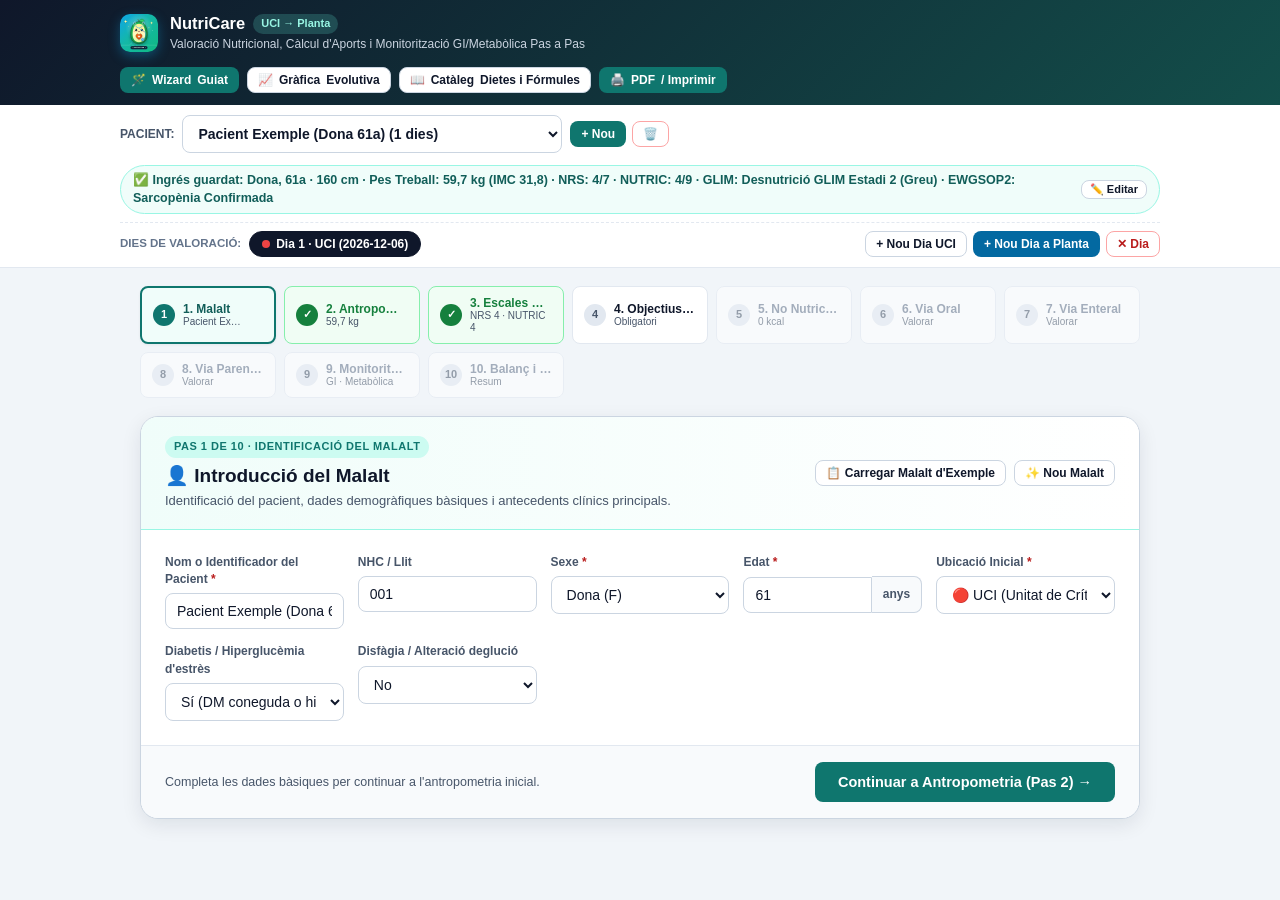
==== index.html @ 16bff446 "Actualitzar index.html (Flux progressiu de 9 passos)" ====
<!DOCTYPE html>
<html lang="ca">
<head>
  <meta charset="UTF-8">
  <meta name="viewport" content="width=device-width, initial-scale=1.0, maximum-scale=1.0, user-scalable=no, viewport-fit=cover">
  <meta name="theme-color" content="#0ea5e9">
  <meta name="apple-mobile-web-app-title" content="NutriCare">
  <meta name="apple-mobile-web-app-capable" content="yes">
  <meta name="apple-mobile-web-app-status-bar-style" content="black-translucent">
  <link rel="icon" type="image/svg+xml" href="favicon.svg">
  <link rel="icon" type="image/png" sizes="32x32" href="favicon.png">
  <link rel="apple-touch-icon" sizes="180x180" href="apple-touch-icon.png">
  <link rel="manifest" href="manifest.json">
  <title>NutriCare · Valoració Nutricional i Metabòlica Hospitalària</title>
  <link rel="stylesheet" href="css/styles.css">
</head>
<body>

  <!-- CAPÇALERA PRINCIPAL -->
  <header class="app-header">
    <div class="header-inner">
      <div class="brand">
        <div class="brand-logo"><img src="favicon.svg" alt="NutriCare" style="width:100%;height:100%;border-radius:8px;display:block;"></div>
        <div class="brand-title">
          <h1>
            NutriCare
            <span class="brand-tag">UCI → Planta</span>
          </h1>
          <div class="brand-subtitle">Valoració Nutricional, Càlcul d'Aports i Monitorització GI/Metabòlica Pas a Pas</div>
        </div>
      </div>
      <div class="header-actions no-print">
        <button type="button" class="btn btn-sm btn-primary header-btn-wizard" id="btn-open-wizard-modal">
          🪄 <span class="btn-text">Wizard</span><span class="btn-text-full"> Guiat</span>
        </button>
        <button type="button" class="btn btn-sm btn-outline header-btn" id="btn-open-evolution-modal">
          📈 <span class="btn-text">Gràfica</span><span class="btn-text-full"> Evolutiva</span>
        </button>
        <button type="button" class="btn btn-sm btn-outline header-btn" id="btn-open-catalog-modal">
          📖 <span class="btn-text">Catàleg</span><span class="btn-text-full"> Dietes i Fórmules</span>
        </button>
        <button type="button" class="btn btn-sm btn-primary header-btn-primary" id="btn-print-report">
          🖨️ <span class="btn-text">PDF</span><span class="btn-text-full"> / Imprimir</span>
        </button>
      </div>
    </div>
  </header>

  <!-- BARRA SUPERIOR DE PACIENT, VALORACIÓ D'INGRÉS DESADA I DIES DE VALORACIÓ -->
  <section class="top-patient-bar no-print">
    <div class="top-patient-inner">
      <div class="patient-row">
        <div class="patient-select-group">
          <span class="patient-label">Pacient:</span>
          <select id="patient-select" class="form-control patient-select"></select>
          <div class="patient-btn-group">
            <button type="button" class="btn btn-sm btn-primary" id="btn-new-patient">+ Nou</button>
            <button type="button" class="btn btn-sm btn-danger-outline" id="btn-delete-patient" title="Eliminar pacient">🗑️</button>
          </div>
        </div>

        <!-- Píndola de Valoració d'Ingrés Guardada (visible des que es completa el 1r dia) -->
        <div id="saved-admission-banner" style="display:none;"></div>
      </div>

      <!-- Línia de dies de valoració (visible quan la valoració d'ingrés ja està guardada) -->
      <div class="day-row" id="day-timeline-row" style="display:none;">
        <div style="display:flex; align-items:center; gap:8px; overflow-x:auto;">
          <span style="font-size:11.5px; font-weight:800; color:var(--text-light); white-space:nowrap;">DIES DE VALORACIÓ:</span>
          <div class="day-chips" id="day-chips-container"></div>
        </div>
        <div style="display:flex; gap:6px; flex-wrap:wrap;">
          <button type="button" class="btn btn-sm btn-outline" id="btn-add-day-uci">+ Nou Dia UCI</button>
          <button type="button" class="btn btn-sm btn-secondary" id="btn-add-day-planta">+ Nou Dia a Planta</button>
          <button type="button" class="btn btn-sm btn-danger-outline" id="btn-delete-day" title="Esborrar dia actual">✕ Dia</button>
        </div>
      </div>
    </div>
  </section>

  <!-- ESCENARI PRINCIPAL: NOMÉS UNA PANTALLA OBERTA A LA VEGADA -->
  <main class="screen-stage">

    <!-- ASSISTENT GUIAT INTEL·LIGENT (WIZARD BANNER CONTEXTUAL) -->
    <div class="wizard-guide-banner no-print" id="wizard-guide-banner"></div>

    <!-- BARRA DE PESTANYES / PANTALLES DEL FLUX PAS A PAS -->
    <div class="screen-stepper no-print" id="screen-stepper-bar"></div>

    <!-- ================================================================== -->
    <!-- PANTALLA 1: INTRODUCCIÓ D'UN MALALT                               -->
    <!-- ================================================================== -->
    <section class="app-screen" id="screen-1">
      <div class="screen-header">
        <div>
          <span class="screen-step-tag">Pas 1 de 10 · Identificació del Malalt</span>
          <h2>👤 Introducció del Malalt</h2>
          <p>Identificació del pacient, dades demogràfiques bàsiques i antecedents clínics principals.</p>
        </div>
        <div class="screen-header-actions no-print" style="display:flex; gap:8px; flex-wrap:wrap;">
          <button type="button" class="btn btn-sm btn-outline" id="btn-load-demo-patient" title="Omple dades reals d'un pacient tipus crític per fer proves">
            📋 Carregar Malalt d'Exemple
          </button>
          <button type="button" class="btn btn-sm btn-outline" id="btn-clear-patient" title="Reinicia els camps per introduir un malalt nou">
            ✨ Nou Malalt
          </button>
        </div>
      </div>

      <div class="screen-body">
        <div class="form-grid">
          <div class="form-group">
            <label>Nom o Identificador del Pacient <span class="req-star">*</span></label>
            <input type="text" id="inp-patient-name" class="form-control" placeholder="Ex: Box 4 / Cognoms, Inicials">
          </div>
          <div class="form-group">
            <label>NHC / Llit</label>
            <input type="text" id="inp-patient-nhc" class="form-control" placeholder="Ex: 123456 / Llit 12">
          </div>
          <div class="form-group">
            <label>Sexe <span class="req-star">*</span></label>
            <select id="inp-patient-sex" class="form-control">
              <option value="">-- Selecciona el sexe --</option>
              <option value="F">Dona (F)</option>
              <option value="M">Home (M)</option>
            </select>
          </div>
          <div class="form-group">
            <label>Edat <span class="req-star">*</span></label>
            <div class="input-addon">
              <input type="number" id="inp-patient-age" class="form-control" min="1" max="115" placeholder="61">
              <span class="addon-unit">anys</span>
            </div>
          </div>
          <div class="form-group">
            <label>Ubicació Inicial <span class="req-star">*</span></label>
            <select id="inp-patient-initial-loc" class="form-control">
              <option value="UCI">🔴 UCI (Unitat de Crítics)</option>
              <option value="PLANTA">🔵 Planta d'Hospitalització</option>
            </select>
          </div>
          <div class="form-group">
            <label>Diabetis / Hiperglucèmia d'estrès</label>
            <select id="inp-patient-diabetes" class="form-control">
              <option value="false">No</option>
              <option value="true">Sí (DM coneguda o hiperglucèmia d'estrès)</option>
            </select>
          </div>
          <div class="form-group">
            <label>Disfàgia / Alteració deglució</label>
            <select id="inp-patient-dysphagia" class="form-control">
              <option value="false">No</option>
              <option value="true">Sí (Precisa textura modificada / líquids espessits)</option>
            </select>
          </div>
        </div>

        <div id="step-1-validation-msg" class="alert-box alert-danger" style="display:none; margin-top:16px;"></div>
      </div>

      <div class="screen-footer">
        <span style="font-size:12.5px; color:var(--text-muted);">Completa les dades bàsiques per continuar a l'antropometria inicial.</span>
        <button type="button" class="btn btn-lg btn-primary" id="btn-next-from-1">
          Continuar a Antropometria (Pas 2) →
        </button>
      </div>
    </section>

    <!-- ================================================================== -->
    <!-- PANTALLA 2: ANTROPOMETRIA I VALORACIÓ INICIAL                    -->
    <!-- ================================================================== -->
    <section class="app-screen" id="screen-2">
      <div class="screen-header">
        <div>
          <span class="screen-step-tag">Pas 2 de 10 · Valoració Antropomètrica Inicial</span>
          <h2>📏 Valoració Antropomètrica i Pes de Treball</h2>
          <p>Introdueix l'alçada, el pes actual a l'ingrés i el pes habitual. Es calcularà automàticament el Pes de Treball, l'IMC i el risc de realimentació.</p>
        </div>
      </div>

      <div class="screen-body">
        <!-- Sub-pestanyes de navegació directa -->
        <div class="admission-subtabs-bar">
          <button type="button" class="adm-subtab active" id="subtab-to-s2">📏 1. Antropometria i Realimentació</button>
          <button type="button" class="adm-subtab" id="subtab-to-s3">📊 2. Escales, GLIM i Sarcopènia</button>
        </div>

        <div class="form-grid">
          <div class="form-group">
            <label>Altura / Talla <span class="req-star">*</span></label>
            <div class="input-addon">
              <input type="number" id="inp-patient-height" class="form-control" min="100" max="230" step="0.5" placeholder="160">
              <span class="addon-unit">cm</span>
            </div>
          </div>
          <div class="form-group">
            <label>Pes Actual a l'Ingrés <span class="req-star">*</span></label>
            <div class="input-addon">
              <input type="number" id="inp-admission-weight" class="form-control" min="25" max="300" step="0.1" placeholder="81.5">
              <span class="addon-unit">kg</span>
            </div>
          </div>
          <div class="form-group">
            <label>Pes Habitual (darrers 6-12 mesos) <span class="req-star">*</span></label>
            <div class="input-addon">
              <input type="number" id="inp-habitual-weight" class="form-control" min="25" max="300" step="0.1" placeholder="175">
              <span class="addon-unit">kg</span>
            </div>
          </div>
          <div class="form-group">
            <label>Fosfat plasmàtic a l'ingrés</label>
            <div class="input-addon">
              <input type="number" id="inp-phosphate" class="form-control" min="0.3" max="8.0" step="0.1" placeholder="2.8">
              <span class="addon-unit">mg/dL</span>
            </div>
          </div>
        </div>

        <!-- Càlculs automàtics (IMC, Pes Ideal, Pes Ajustat, Pes de Treball, Pèrdua/Guany de pes) -->
        <div class="calc-results-grid" id="anthro-results-box"></div>

        <!-- Alerta de Síndrome de Realimentació -->
        <div id="admission-risk-alert"></div>

        <div id="step-2-validation-msg" class="alert-box alert-danger" style="display:none; margin-top:16px;"></div>
      </div>

      <div class="screen-footer">
        <button type="button" class="btn btn-outline" id="btn-back-to-1">← Tornar a Dades del Malalt</button>
        <button type="button" class="btn btn-lg btn-primary" id="btn-next-from-2">
          Continuar a Escales de Nutrició (Pas 3) →
        </button>
      </div>
    </section>

    <!-- ================================================================== -->
    <!-- PANTALLA 3: ESCALES DE RISC NUTRICIONAL I CRITERIS GLIM           -->
    <!-- ================================================================== -->
    <section class="app-screen" id="screen-3">
      <div class="screen-header">
        <div>
          <span class="screen-step-tag">Pas 3 de 10 · Escales de Risc, Desnutrició i Sarcopènia</span>
          <h2>📊 Escales de Risc (NRS-2002 / NUTRIC), GLIM i Sarcopènia (EWGSOP2)</h2>
          <p>Estratificació del risc nutricional (ESPEN / SEMICYUC), diagnòstic GLIM i cribatge/valoració de sarcopènia segons guies EWGSOP2.</p>
        </div>
      </div>

      <div class="screen-body">
        <!-- Sub-pestanyes de navegació directa -->
        <div class="admission-subtabs-bar">
          <button type="button" class="adm-subtab" id="subtab2-to-s2">📏 1. Antropometria i Realimentació</button>
          <button type="button" class="adm-subtab active" id="subtab2-to-s3">📊 2. Escales, GLIM i Sarcopènia</button>
        </div>

        <div class="screening-grid">
          <!-- TARGETA 1: NRS-2002 -->
          <div class="score-card" id="card-nrs2002">
            <div class="score-card-header">
              <div>
                <h4 style="font-size:14.5px; font-weight:800; margin:0; color:var(--text);">📋 NRS-2002 (ESPEN)</h4>
                <span style="font-size:11.5px; color:var(--text-muted);">Nutritional Risk Screening 2002 · Hospitalari</span>
              </div>
              <span id="badge-nrs-quick" class="badge">--</span>
            </div>
            <div class="score-card-body">
              <div class="form-group" style="margin-bottom:12px;">
                <label style="font-size:12px; font-weight:700;">1. Estat Nutricional (0 a 3 punts)</label>
                <select id="sel-nrs-nutritional" class="form-control form-control-sm">
                  <option value="0">0 pts · Estat normal / Pèrdua de pes &lt; 5%</option>
                  <option value="1">1 pt · Lleu: Pèrdua &gt; 5% en 3 mesos O Ingesta 50-75% setmana prèvia</option>
                  <option value="2">2 pts · Moderat: Pèrdua &gt; 5% en 2 mesos O IMC 18.5-20.5 O Ingesta 25-50%</option>
                  <option value="3">3 pts · Greu: Pèrdua &gt; 5% en 1 mes (&gt;15% en 3m) O IMC &lt; 18.5 O Ingesta 0-25%</option>
                </select>
              </div>
              <div class="form-group" style="margin-bottom:12px;">
                <label style="font-size:12px; font-weight:700;">2. Gravetat de la Malaltia / Estrès (0 a 3 punts)</label>
                <select id="sel-nrs-disease" class="form-control form-control-sm">
                  <option value="0">0 pts · Requeriments normals (ingrés estable, cirurgia menor)</option>
                  <option value="1">1 pt · Lleu: Fractura maluc, cirrosi, MPOC greu, cirurgia major abdominal</option>
                  <option value="2">2 pts · Moderat: Cirurgia abdominal complicada, pneumònia greu, politrauma</option>
                  <option value="3">3 pts · Greu: Crític UCI (VM / APACHE&gt;10), xoc sèptic, TCE greu, TMO</option>
                </select>
              </div>
              <div class="score-row-info" id="row-nrs-age-info" style="font-size:12px; padding:7px 10px; background:var(--surface-alt); border-radius:6px; margin-bottom:12px; border:1px solid var(--border);">
                <!-- Calculat automàticament de l'edat -->
              </div>
              <div id="nrs-result-box" class="score-result-banner"></div>
            </div>
          </div>

          <!-- TARGETA 2: NUTRIC SCORE -->
          <div class="score-card" id="card-nutric">
            <div class="score-card-header">
              <div>
                <h4 style="font-size:14.5px; font-weight:800; margin:0; color:var(--text);">🩺 NUTRIC Score (mNUTRIC)</h4>
                <span style="font-size:11.5px; color:var(--text-muted);">Heyland et al. · Específic Pacients Crítics UCI</span>
              </div>
              <span id="badge-nutric-quick" class="badge">--</span>
            </div>
            <div class="score-card-body">
              <div class="score-row-info" id="row-nutric-age-info" style="font-size:12px; padding:7px 10px; background:var(--surface-alt); border-radius:6px; margin-bottom:10px; border:1px solid var(--border);">
                <!-- Edat auto -->
              </div>
              <div style="display:grid; grid-template-columns:1fr 1fr; gap:8px; margin-bottom:8px;">
                <div class="form-group" style="margin-bottom:0;">
                  <label style="font-size:11.5px; font-weight:700;">APACHE II ingrés</label>
                  <select id="sel-nutric-apache" class="form-control form-control-sm">
                    <option value="0">&lt; 15 (0 pts)</option>
                    <option value="1">15 - 19 (1 pt)</option>
                    <option value="2">20 - 27 (2 pts)</option>
                    <option value="3">≥ 28 (3 pts)</option>
                  </select>
                </div>
                <div class="form-group" style="margin-bottom:0;">
                  <label style="font-size:11.5px; font-weight:700;">SOFA Score ingrés</label>
                  <select id="sel-nutric-sofa" class="form-control form-control-sm">
                    <option value="0">&lt; 6 (0 pts)</option>
                    <option value="1">6 - 9 (1 pt)</option>
                    <option value="2">≥ 10 (2 pts)</option>
                  </select>
                </div>
              </div>
              <div style="display:grid; grid-template-columns:1fr 1fr; gap:8px; margin-bottom:12px;">
                <div class="form-group" style="margin-bottom:0;">
                  <label style="font-size:11.5px; font-weight:700;">Comorbilitats</label>
                  <select id="sel-nutric-comorb" class="form-control form-control-sm">
                    <option value="0">0 - 1 comorbilitats (0 pts)</option>
                    <option value="1">≥ 2 comorbilitats (1 pt)</option>
                  </select>
                </div>
                <div class="form-group" style="margin-bottom:0;">
                  <label style="font-size:11.5px; font-weight:700;">Dies pre-UCI</label>
                  <select id="sel-nutric-preicu" class="form-control form-control-sm">
                    <option value="0">&lt; 1 dia (0 pts)</option>
                    <option value="1">≥ 1 dia a planta (1 pt)</option>
                  </select>
                </div>
              </div>
              <div id="nutric-result-box" class="score-result-banner"></div>
            </div>
          </div>
        </div>

        <!-- CRITERIS GLIM (VOLUNTARI / OPCIONAL) -->
        <div class="glim-card" style="margin-top:22px;">
          <div class="glim-header-bar">
            <div style="display:flex; align-items:center; gap:10px; flex-wrap:wrap;">
              <span style="font-size:18px;">🧬</span>
              <div>
                <strong style="font-size:14.5px; color:var(--text);">Criteris Diagnòstics GLIM (Desnutrició)</strong>
                <span class="badge badge-info" style="margin-left:6px; font-size:11px;">Voluntari / Opcional</span>
              </div>
            </div>
            <label class="glim-switch-label">
              <input type="checkbox" id="chk-enable-glim">
              <span>Emplenar criteris GLIM</span>
            </label>
          </div>

          <div id="glim-body-wrapper" style="display:none; padding:16px; border-top:1px solid var(--border);">
            <p style="font-size:12.5px; color:var(--text-muted); margin-bottom:14px;">
              Segons el consens internacional GLIM (ESPEN/ASPEN), el diagnòstic requereix complir <strong>almenys 1 criteri Fenotípic</strong> I <strong>almenys 1 criteri Etiològic</strong>.
            </p>

            <div class="glim-columns-grid">
              <!-- Criteris Fenotípics -->
              <div class="glim-col">
                <div class="glim-col-title">1. Criteris Fenotípics (almenys 1)</div>
                
                <div class="glim-criterion-group">
                  <label class="glim-crit-label">A) Pèrdua involuntària de pes</label>
                  <select id="sel-glim-pheno-weight" class="form-control form-control-sm">
                    <option value="none">Cap (&lt; 5% en 6 mesos)</option>
                    <option value="moderate">Moderada (&gt; 5% en 6m o 10-20% &gt; 6m)</option>
                    <option value="severe">Greu (&gt; 10% en 6m o &gt; 20% &gt; 6m)</option>
                  </select>
                  <div id="hint-glim-weight" class="glim-auto-hint"></div>
                </div>

                <div class="glim-criterion-group">
                  <label class="glim-crit-label">B) Baix Índex de Massa Corporal (IMC)</label>
                  <select id="sel-glim-pheno-bmi" class="form-control form-control-sm">
                    <option value="none">Normal / No baix</option>
                    <option value="moderate">Moderat (&lt; 20 si &lt; 70a, o &lt; 22 si ≥ 70a)</option>
                    <option value="severe">Greu (&lt; 18.5 si &lt; 70a, o &lt; 20 si ≥ 70a)</option>
                  </select>
                  <div id="hint-glim-bmi" class="glim-auto-hint"></div>
                </div>

                <div class="glim-criterion-group">
                  <label class="glim-crit-label">C) Reducció de massa muscular</label>
                  <select id="sel-glim-pheno-muscle" class="form-control form-control-sm">
                    <option value="none">Conservada / Sense dèficit constatat</option>
                    <option value="moderate">Moderada (dèficit muscular lleu-moderat per exploració / BIA / eco)</option>
                    <option value="severe">Greu (sarcopènia greu o pèrdua muscular severa)</option>
                  </select>
                </div>
              </div>

              <!-- Criteris Etiològics -->
              <div class="glim-col">
                <div class="glim-col-title">2. Criteris Etiològics (almenys 1)</div>

                <div class="glim-criterion-group">
                  <label class="glim-crit-label">A) Reducció d'ingesta o assimilació</label>
                  <div class="form-check" style="margin-bottom:6px;">
                    <label class="form-check-label" style="font-size:12px; display:flex; align-items:flex-start; gap:6px;">
                      <input type="checkbox" id="chk-glim-etio-intake" style="margin-top:2px;">
                      <span>Ingesta ≤ 50% dels requeriments &gt; 1 setmana (o reducció &gt; 2 setmanes)</span>
                    </label>
                  </div>
                  <div class="form-check">
                    <label class="form-check-label" style="font-size:12px; display:flex; align-items:flex-start; gap:6px;">
                      <input type="checkbox" id="chk-glim-etio-gastro" style="margin-top:2px;">
                      <span>Patologia gastrointestinal aguda/crònica que altera la digestió/absorció</span>
                    </label>
                  </div>
                </div>

                <div class="glim-criterion-group" style="margin-top:14px;">
                  <label class="glim-crit-label">B) Càrrega de malaltia o inflamació</label>
                  <div class="form-check" style="margin-bottom:6px;">
                    <label class="form-check-label" style="font-size:12px; display:flex; align-items:flex-start; gap:6px;">
                      <input type="checkbox" id="chk-glim-etio-acute" style="margin-top:2px;">
                      <span>Malaltia aguda greu / Pacient crític UCI / Sèpsia / Politrauma / Cremats</span>
                    </label>
                  </div>
                  <div class="form-check">
                    <label class="form-check-label" style="font-size:12px; display:flex; align-items:flex-start; gap:6px;">
                      <input type="checkbox" id="chk-glim-etio-chronic" style="margin-top:2px;">
                      <span>Malaltia crònica inflamatòria activa / Neoplàsia / PCR persistentment elevada</span>
                    </label>
                  </div>
                </div>
              </div>
            </div>

            <div id="glim-result-box" class="score-result-banner" style="margin-top:16px;"></div>
          </div>
        </div>

        <!-- VALORACIÓ / SCREENING DE SARCOPÈNIA (EWGSOP2 · ALGORITME F-A-C-S) -->
        <div class="glim-card" id="card-ewgsop2" style="margin-top:18px;">
          <div class="glim-header-bar">
            <div style="display:flex; align-items:center; gap:10px; flex-wrap:wrap;">
              <span style="font-size:18px;">💪</span>
              <div>
                <strong style="font-size:14.5px; color:var(--text);">Cribatge i Diagnòstic de Sarcopènia (Guies EWGSOP2)</strong>
                <span class="badge badge-info" id="badge-ewgsop-quick" style="margin-left:6px; font-size:11px;">Algoritme F-A-C-S</span>
              </div>
            </div>
            <label class="glim-switch-label">
              <input type="checkbox" id="chk-enable-ewgsop">
              <span>Avaluar Sarcopènia (EWGSOP2)</span>
            </label>
          </div>

          <div id="ewgsop-body-wrapper" style="display:none; padding:16px; border-top:1px solid var(--border);">
            <p style="font-size:12.5px; color:var(--text-muted); margin-bottom:14px;">
              Segons el consens europeu <strong>EWGSOP2</strong> (Cruz-Jentoft et al.), la valoració segueix la seqüència <strong>F-A-C-S</strong>: <em>Find</em> (Cribatge SARC-F) → <em>Assess</em> (Força muscular = Sarcopènia Probable) → <em>Confirm</em> (Quantitat/Qualitat muscular = Sarcopènia Confirmada) → <em>Severity</em> (Rendiment físic = Sarcopènia Greu).
            </p>

            <!-- PAS 1: FIND CASES (SARC-F + Sospita Clínica) -->
            <div class="glim-col" style="margin-bottom:14px;">
              <div class="glim-col-title" style="display:flex; justify-content:space-between; align-items:center; flex-wrap:wrap; gap:6px;">
                <span>1. FIND (Cribatge de casos) · Qüestionari SARC-F (0 - 10 punts)</span>
                <span id="badge-sarcf-score" class="badge badge-success">SARC-F: 0/10</span>
              </div>

              <div class="ewgsop-sarcf-grid">
                <div class="glim-criterion-group">
                  <label class="glim-crit-label">S · Força (aixecar/portar 4,5 kg)</label>
                  <select id="sel-sarcf-strength" class="form-control form-control-sm">
                    <option value="0">0 pts · Cap dificultat</option>
                    <option value="1">1 pt · Alguna dificultat</option>
                    <option value="2">2 pts · Molta o incapaç</option>
                  </select>
                </div>

                <div class="glim-criterion-group">
                  <label class="glim-crit-label">A · Ajuda per caminar (creuar habitació)</label>
                  <select id="sel-sarcf-walking" class="form-control form-control-sm">
                    <option value="0">0 pts · Cap dificultat</option>
                    <option value="1">1 pt · Alguna dificultat</option>
                    <option value="2">2 pts · Molta, caminador o incapaç</option>
                  </select>
                </div>

                <div class="glim-criterion-group">
                  <label class="glim-crit-label">R · Aixecar-se d'una cadira o llit</label>
                  <select id="sel-sarcf-chair" class="form-control form-control-sm">
                    <option value="0">0 pts · Cap dificultat</option>
                    <option value="1">1 pt · Alguna dificultat</option>
                    <option value="2">2 pts · Molta o incapaç sense ajuda</option>
                  </select>
                </div>

                <div class="glim-criterion-group">
                  <label class="glim-crit-label">C · Pujar escales (10 esglaons)</label>
                  <select id="sel-sarcf-stairs" class="form-control form-control-sm">
                    <option value="0">0 pts · Cap dificultat</option>
                    <option value="1">1 pt · Alguna dificultat</option>
                    <option value="2">2 pts · Molta o incapaç</option>
                  </select>
                </div>

                <div class="glim-criterion-group">
                  <label class="glim-crit-label">F · Caigudes (en l'últim any)</label>
                  <select id="sel-sarcf-falls" class="form-control form-control-sm">
                    <option value="0">0 pts · Cap caiguda</option>
                    <option value="1">1 pt · 1 a 3 caigudes</option>
                    <option value="2">2 pts · ≥ 4 caigudes</option>
                  </select>
                </div>
              </div>

              <div class="form-check" style="margin-top:8px;">
                <label class="form-check-label" style="font-size:12px; display:flex; align-items:flex-start; gap:6px; font-weight:600; color:var(--primary-dark);">
                  <input type="checkbox" id="chk-ewgsop-clinical-suspicion" style="margin-top:2px;">
                  <span>Sospita clínica directa (pacient crític UCI, catabolisme sever, enllitament prolongat o atròfia muscular evident no valorable per SARC-F)</span>
                </label>
              </div>
            </div>

            <!-- PASSOS 2, 3 I 4: ASSESS, CONFIRM, SEVERITY -->
            <div class="glim-columns-grid">
              <!-- PAS 2: ASSESS (FORÇA MUSCULAR) -->
              <div class="glim-col">
                <div class="glim-col-title">2. ASSESS · Força Muscular (Criteri 1)</div>
                <div id="hint-ewgsop-strength-cutoffs" class="glim-auto-hint" style="margin-bottom:10px;">
                  📏 Tall EWGSOP2 dinamometria: Home &lt; 27 kg | Dona &lt; 16 kg · Test 5 aixecades cadira: &gt; 15 s
                </div>

                <div style="display:grid; grid-template-columns:1fr 1fr; gap:8px; margin-bottom:10px;">
                  <div class="form-group" style="margin-bottom:0;">
                    <label style="font-size:11.5px; font-weight:700;">Dinamometria mà (kg)</label>
                    <input type="number" id="inp-ewgsop-handgrip" class="form-control form-control-sm" min="0" max="80" step="0.5" placeholder="Ex: 14">
                  </div>
                  <div class="form-group" style="margin-bottom:0;">
                    <label style="font-size:11.5px; font-weight:700;">Test 5 aixecades (s)</label>
                    <input type="number" id="inp-ewgsop-chair-sec" class="form-control form-control-sm" min="0" max="120" step="0.5" placeholder="Ex: 18">
                  </div>
                </div>

                <div class="glim-criterion-group" style="margin-bottom:0;">
                  <label class="glim-crit-label">Valoració de la Força Muscular</label>
                  <select id="sel-ewgsop-strength-status" class="form-control form-control-sm">
                    <option value="auto">Automàtic segons proves introduïdes</option>
                    <option value="normal">Força conservada (Normal)</option>
                    <option value="low">Baixa força muscular / Debilitat clínica (Criteri 1 +)</option>
                  </select>
                </div>
              </div>

              <!-- PAS 3: CONFIRM (QUANTITAT / QUALITAT MUSCULAR) -->
              <div class="glim-col">
                <div class="glim-col-title">3. CONFIRM · Massa / Qualitat Muscular (Criteri 2)</div>
                <div id="hint-ewgsop-mass-cutoffs" class="glim-auto-hint" style="margin-bottom:10px;">
                  📏 Tall EWGSOP2: ASMI &lt; 7,0 kg/m² (H) / &lt; 5,5 kg/m² (D) · Panxell &lt; 31 cm
                </div>

                <div style="display:grid; grid-template-columns:1fr 1fr; gap:8px; margin-bottom:10px;">
                  <div class="form-group" style="margin-bottom:0;">
                    <label style="font-size:11.5px; font-weight:700;">Perímetre panxell (cm)</label>
                    <input type="number" id="inp-ewgsop-calf-cm" class="form-control form-control-sm" min="15" max="60" step="0.5" placeholder="Tall < 31 cm">
                  </div>
                  <div class="form-group" style="margin-bottom:0;">
                    <label style="font-size:11.5px; font-weight:700;">Índex ASMI (kg/m²)</label>
                    <input type="number" id="inp-ewgsop-asmi" class="form-control form-control-sm" min="2" max="15" step="0.1" placeholder="BIA / DXA">
                  </div>
                </div>

                <div class="glim-criterion-group" style="margin-bottom:0;">
                  <label class="glim-crit-label">Valoració Massa / Qualitat Muscular</label>
                  <select id="sel-ewgsop-mass-status" class="form-control form-control-sm">
                    <option value="auto">Automàtic segons perímetre panxell / ASMI</option>
                    <option value="normal">Massa muscular conservada (Normal)</option>
                    <option value="low">Baixa massa/qualitat muscular per BIA, Eco, TC o Panxell (Criteri 2 +)</option>
                  </select>
                </div>
              </div>

              <!-- PAS 4: SEVERITY (RENDIMENT FÍSIC) -->
              <div class="glim-col">
                <div class="glim-col-title">4. SEVERITY · Rendiment Físic (Criteri 3 · Gravetat)</div>
                <div class="glim-auto-hint" style="margin-bottom:10px;">
                  📏 Tall EWGSOP2: Velocitat marxa ≤ 0,8 m/s · SPPB ≤ 8 pts · TUG ≥ 20 s
                </div>

                <div style="display:grid; grid-template-columns:1fr 1fr; gap:8px; margin-bottom:10px;">
                  <div class="form-group" style="margin-bottom:0;">
                    <label style="font-size:11.5px; font-weight:700;">Velocitat marxa (m/s)</label>
                    <input type="number" id="inp-ewgsop-gait" class="form-control form-control-sm" min="0" max="3" step="0.05" placeholder="Tall ≤ 0,8">
                  </div>
                  <div class="form-group" style="margin-bottom:0;">
                    <label style="font-size:11.5px; font-weight:700;">SPPB (0 - 12 pts)</label>
                    <input type="number" id="inp-ewgsop-sppb" class="form-control form-control-sm" min="0" max="12" step="1" placeholder="Tall ≤ 8">
                  </div>
                </div>

                <div class="glim-criterion-group" style="margin-bottom:0;">
                  <label class="glim-crit-label">Valoració Rendiment Físic</label>
                  <select id="sel-ewgsop-perf-status" class="form-control form-control-sm">
                    <option value="auto">Automàtic segons marxa / SPPB</option>
                    <option value="normal">Rendiment físic conservat (Normal)</option>
                    <option value="low">Baix rendiment físic / Enllitament / Incapaç de marxa (Criteri 3 +)</option>
                  </select>
                </div>
              </div>
            </div>

            <div id="ewgsop-result-box" class="score-result-banner" style="margin-top:16px;"></div>
          </div>
        </div>
      </div>

      <div class="screen-footer">
        <button type="button" class="btn btn-outline" id="btn-back-to-2">← Tornar a Antropometria</button>
        <button type="button" class="btn btn-lg btn-primary" id="btn-next-from-3">
          Guardar Escales i Definir Objectius del Dia (Pas 4) →
        </button>
      </div>
    </section>

    <!-- ================================================================== -->
    <!-- PANTALLA 4: OBJECTIUS NUTRICIONALS DEL DIA DE VALORACIÓ             -->
    <!-- ================================================================== -->
    <section class="app-screen" id="screen-4">
      <div class="screen-header">
        <div>
          <span class="screen-step-tag">Pas 4 de 10 · Objectius Nutricionals Diaris</span>
          <h2 id="screen-4-title">🎯 Objectius Nutricionals del Dia</h2>
          <p>Revisa el Pes del Dia i el Pes de Treball, i defineix els requeriments d'energia, proteïnes i lípids per avui.</p>
        </div>
      </div>

      <div class="screen-body">
        <!-- Botons ràpids de moment evolutiu -->
        <div class="phase-presets-bar">
          <strong style="font-size:13px; color:var(--primary-dark);">⚡ Plantilles ràpides segons fase clínica:</strong>
          <div class="phase-presets-list">
            <button type="button" class="btn btn-sm btn-outline" data-preset-phase="refeed_d1">Refeeding D1 (10 kcal / 1,0g)</button>
            <button type="button" class="btn btn-sm btn-outline" data-preset-phase="uci_early">UCI Precoç D1-2 (15 kcal / 1,2g)</button>
            <button type="button" class="btn btn-sm btn-outline" data-preset-phase="uci_stable">UCI Estable D3-7 (20 kcal / 1,5g)</button>
            <button type="button" class="btn btn-sm btn-outline" data-preset-phase="uci_trrc">UCI Crític / TRRC (25 kcal / 1,8g)</button>
            <button type="button" class="btn btn-sm btn-outline" data-preset-phase="planta_anabolic">Planta / Anabòlic (30 kcal / 1,8g)</button>
          </div>
        </div>

        <div class="form-grid">
          <div class="form-group">
            <label>Ubicació del Pacient avui <span class="req-star">*</span></label>
            <select id="inp-day-location" class="form-control">
              <option value="UCI">🔴 UCI (Unitat de Crítics)</option>
              <option value="PLANTA">🔵 Planta d'Hospitalització</option>
            </select>
          </div>
          <div class="form-group">
            <label>Etiqueta / Moment evolutiu</label>
            <input type="text" id="inp-day-phase" class="form-control" placeholder="Ex: Dia 1 UCI - Fase aguda">
          </div>
          <div class="form-group">
            <label>Data de la valoració</label>
            <input type="date" id="inp-day-date" class="form-control">
          </div>
          <div class="form-group">
            <label>Pes del Dia (Actual)</label>
            <div class="input-addon">
              <input type="number" id="inp-actual-weight" class="form-control" min="25" max="300" step="0.1">
              <span class="addon-unit">kg</span>
            </div>
          </div>
          <div class="form-group work-weight-group">
            <label style="color:var(--primary-dark);">⚖️ Pes de Treball (per als càlculs)</label>
            <div class="input-addon">
              <input type="text" id="disp-work-weight-day" class="form-control" readonly style="background:var(--primary-soft); border-color:#5eead4; font-weight:800; color:var(--primary-dark); font-size:15px; width:75px; flex:0 0 75px; text-align:right;">
              <span class="addon-unit" id="disp-work-weight-tag" style="background:var(--primary-light); color:var(--primary-dark); font-size:11.5px; font-weight:700; white-space:nowrap; padding:8px 10px;">kg</span>
            </div>
          </div>
        </div>

        <div class="form-grid" style="margin-top:16px;">
          <div class="form-group">
            <label>Mètode Càlcul d'Energia <span class="req-star">*</span></label>
            <select id="inp-energy-method" class="form-control">
              <option value="weight">Fórmula per Pes de Treball (kcal/kg/dia)</option>
              <option value="ic">Calorimetria Indirecta (CI)</option>
            </select>
          </div>

          <div class="form-group" id="weight-kcal-group">
            <label>Objectiu Energia <span class="req-star">*</span></label>
            <div class="input-addon">
              <input type="number" id="inp-kcal-kg-target" class="form-control" min="5" max="45" step="1">
              <span class="addon-unit">kcal/kg/d</span>
            </div>
          </div>

          <div class="form-group" id="ic-kcal-group" style="display:none;">
            <label>Kcal Mesurades per CI <span class="req-star">*</span></label>
            <div class="input-addon">
              <input type="number" id="inp-ic-kcal" class="form-control" min="400" max="5000" step="10">
              <span class="addon-unit">kcal/24h</span>
            </div>
          </div>

          <div class="form-group" id="ic-pct-group" style="display:none;">
            <label>% Objectiu sobre CI <span class="req-star">*</span></label>
            <div class="input-addon">
              <input type="number" id="inp-ic-pct" class="form-control" min="20" max="120" step="5">
              <span class="addon-unit">%</span>
            </div>
          </div>

          <div class="form-group">
            <label>Objectiu Proteïnes <span class="req-star">*</span></label>
            <div class="input-addon">
              <input type="number" id="inp-prot-kg-target" class="form-control" min="0.5" max="2.5" step="0.1">
              <span class="addon-unit">g/kg/d</span>
            </div>
          </div>

          <div class="form-group">
            <label>Objectiu Lípids <span class="req-star">*</span></label>
            <div class="input-addon">
              <input type="number" id="inp-lip-kg-target" class="form-control" min="0.3" max="1.5" step="0.1">
              <span class="addon-unit">g/kg/d</span>
            </div>
          </div>
        </div>

        <!-- Quadre amb els Objectius del Dia i el Pes de Treball -->
        <div id="targets-calculated-summary"></div>
      </div>

      <div class="screen-footer">
        <button type="button" class="btn btn-outline" id="btn-back-to-3">← Tornar a Escales de Nutrició</button>
        <button type="button" class="btn btn-lg btn-primary" id="btn-next-from-4">
          Confirmar Objectius i Passar a Càlcul d'Aports (Pas 5) →
        </button>
      </div>
    </section>

    <!-- ================================================================== -->
    <!-- PANTALLA 5: PESTANYA D'APORTS CALÒRICS NO NUTRICIONALS (ml/h)       -->
    <!-- ================================================================== -->
    <section class="app-screen" id="screen-5">
      <div class="screen-header">
        <div>
          <span class="screen-step-tag">Pas 5 de 10 · Medicació amb Aport Calòric No Nutricional</span>
          <h2>💉 Aports Calòrics No Nutricionals (Velocitat ml/h i Volum 24h)</h2>
          <p>Introdueix la velocitat d'infusió en <strong>ml/h</strong> (i les hores d'infusió al dia) o el volum total de Sèrum Glucosat, Propofol, Citrat TRRC, Clevidipino i Lactulosa.</p>
        </div>
      </div>

      <div class="screen-body">
        <div class="route-context-banner" id="context-banner-screen-5"></div>

        <div class="table-wrap" style="border:1px solid var(--border); border-radius:10px;">
          <table class="clinical-table">
            <thead>
              <tr>
                <th>Medicació / Perfusió</th>
                <th>Concentració / Presentació</th>
                <th class="num">Velocitat Bomba (ml/h)</th>
                <th class="num">Hores/dia</th>
                <th class="num">Volum 24h (ml o U)</th>
                <th class="num">Macronutrient aportat</th>
                <th class="num">Energia (kcal/24h)</th>
              </tr>
            </thead>
            <tbody>
              <!-- 1. Sèrum Glucosat -->
              <tr>
                <td><strong>Sèrum Glucosat (SG)</strong></td>
                <td>
                  <select id="inp-sg-conc" class="form-control">
                    <option value="0.05">SG 5% (0,05 g gluc/ml)</option>
                    <option value="0.1">SG 10% (0,10 g gluc/ml)</option>
                    <option value="0.2">SG 20% (0,20 g gluc/ml)</option>
                    <option value="0.3">SG 30% (0,30 g gluc/ml)</option>
                    <option value="0.5">SG 50% (0,50 g gluc/ml)</option>
                  </select>
                </td>
                <td class="num">
                  <div class="input-addon">
                    <input type="number" id="inp-sg-rate" class="form-control" min="0" step="1" style="text-align:right;">
                    <span class="addon-unit">ml/h</span>
                  </div>
                </td>
                <td class="num">
                  <div class="input-addon">
                    <input type="number" id="inp-sg-hours" class="form-control" min="1" max="24" step="1" style="text-align:right; width:70px;">
                    <span class="addon-unit">h</span>
                  </div>
                </td>
                <td class="num">
                  <div class="input-addon">
                    <input type="number" id="inp-sg-vol" class="form-control" min="0" step="25" style="text-align:right;">
                    <span class="addon-unit">ml</span>
                  </div>
                </td>
                <td class="num" id="cell-sg-macro">0,0 g glucosa</td>
                <td class="num" id="cell-sg-kcal"><strong>0 kcal</strong></td>
              </tr>

              <!-- 2. Propofol -->
              <tr>
                <td><strong>Propofol (Emulsió lipídica)</strong></td>
                <td>
                  <select id="inp-propofol-conc" class="form-control">
                    <option value="0.1">Propofol 1% (0,1g líp/ml · 1,1 kcal/ml)</option>
                    <option value="0.2">Propofol 2% (0,1g líp/ml · 1,1 kcal/ml)</option>
                  </select>
                </td>
                <td class="num">
                  <div class="input-addon">
                    <input type="number" id="inp-propofol-rate" class="form-control" min="0" step="0.5" style="text-align:right;">
                    <span class="addon-unit">ml/h</span>
                  </div>
                </td>
                <td class="num">
                  <div class="input-addon">
                    <input type="number" id="inp-propofol-hours" class="form-control" min="1" max="24" step="1" style="text-align:right; width:70px;">
                    <span class="addon-unit">h</span>
                  </div>
                </td>
                <td class="num">
                  <div class="input-addon">
                    <input type="number" id="inp-propofol-vol" class="form-control" min="0" step="10" style="text-align:right;">
                    <span class="addon-unit">ml</span>
                  </div>
                </td>
                <td class="num" id="cell-propofol-macro">0,0 g lípids</td>
                <td class="num" id="cell-propofol-kcal"><strong>0 kcal</strong></td>
              </tr>

              <!-- 3. Citrat Trisòdic (TRRC) -->
              <tr>
                <td><strong>Citrat Trisòdic (TRRC)</strong></td>
                <td><span class="badge badge-info">Bosses 4% (0,12 kcal/ml)</span></td>
                <td class="num">
                  <div class="input-addon">
                    <input type="number" id="inp-citrate-rate" class="form-control" min="0" step="5" style="text-align:right;">
                    <span class="addon-unit">ml/h</span>
                  </div>
                </td>
                <td class="num">
                  <div class="input-addon">
                    <input type="number" id="inp-citrate-hours" class="form-control" min="1" max="24" step="1" style="text-align:right; width:70px;">
                    <span class="addon-unit">h</span>
                  </div>
                </td>
                <td class="num">
                  <div class="input-addon">
                    <input type="number" id="inp-citrate-vol" class="form-control" min="0" step="50" style="text-align:right;">
                    <span class="addon-unit">ml</span>
                  </div>
                </td>
                <td class="num" id="cell-citrate-macro">-</td>
                <td class="num" id="cell-citrate-kcal"><strong>0 kcal</strong></td>
              </tr>

              <!-- 4. Clevidipino -->
              <tr>
                <td><strong>Clevidipino</strong></td>
                <td><span class="badge badge-info">Emulsió lipídica (0,2g líp/ml · 2 kcal/ml)</span></td>
                <td class="num">
                  <div class="input-addon">
                    <input type="number" id="inp-clevidipine-rate" class="form-control" min="0" step="0.5" style="text-align:right;">
                    <span class="addon-unit">ml/h</span>
                  </div>
                </td>
                <td class="num">
                  <div class="input-addon">
                    <input type="number" id="inp-clevidipine-hours" class="form-control" min="1" max="24" step="1" style="text-align:right; width:70px;">
                    <span class="addon-unit">h</span>
                  </div>
                </td>
                <td class="num">
                  <div class="input-addon">
                    <input type="number" id="inp-clevidipine-vol" class="form-control" min="0" step="10" style="text-align:right;">
                    <span class="addon-unit">ml</span>
                  </div>
                </td>
                <td class="num" id="cell-clevidipine-macro">0,0 g lípids</td>
                <td class="num" id="cell-clevidipine-kcal"><strong>0 kcal</strong></td>
              </tr>

              <!-- 5. Lactulosa -->
              <tr>
                <td><strong>Lactulosa (Duphalac®)</strong></td>
                <td><span class="badge badge-info">Sobres / Unitats 15 ml (10g gluc = 40 kcal/u)</span></td>
                <td class="num">-</td>
                <td class="num">-</td>
                <td class="num">
                  <div class="input-addon">
                    <input type="number" id="inp-lactulose-units" class="form-control" min="0" step="1" style="text-align:right;">
                    <span class="addon-unit">unitats</span>
                  </div>
                </td>
                <td class="num" id="cell-lactulose-macro">0,0 g glucosa</td>
                <td class="num" id="cell-lactulose-kcal"><strong>0 kcal</strong></td>
              </tr>

              <!-- Fila Total No Nutricional -->
              <tr style="background:var(--primary-soft); font-weight:800;">
                <td colspan="4"><strong>TOTAL APORTS CALÒRICS NO NUTRICIONALS</strong></td>
                <td class="num" id="cell-nonnutr-total-vol">0 ml</td>
                <td class="num" id="cell-nonnutr-total-macro">0g gluc · 0g líp</td>
                <td class="num" id="cell-nonnutr-total-kcal" style="color:var(--primary-dark); font-size:15px;">0 kcal</td>
              </tr>
            </tbody>
          </table>
        </div>

        <div style="margin-top:12px; display:flex; justify-content:flex-end;">
          <button type="button" class="btn btn-sm btn-outline" id="btn-clear-non-nutr">Posar tots els aports no nutricionals a 0</button>
        </div>
      </div>

      <div class="screen-footer">
        <button type="button" class="btn btn-outline" id="btn-back-to-4">← Tornar a Objectius del Dia</button>
        <button type="button" class="btn btn-lg btn-primary" id="btn-next-from-5">
          Continuar a Aports Via Oral (Pas 6) →
        </button>
      </div>
    </section>

    <!-- ================================================================== -->
    <!-- PANTALLA 6: VALORAR SI ES POT FER INGESTA ORAL (1a VIA)             -->
    <!-- ================================================================== -->
    <section class="app-screen" id="screen-6">
      <div class="screen-header">
        <div>
          <span class="screen-step-tag">Pas 6 de 10 · 1a Via d'Aportació Nutricional: Via Oral</span>
          <h2>🍽️ Càlcul d'Aports: Ingesta per Via Oral (± Suplements)</h2>
          <p>Indica si el pacient pot alimentar-se per via oral. Si marques «No», passaràs directament a la pantalla de Nutrició Enteral.</p>
        </div>
      </div>

      <div class="screen-body">
        <div class="route-context-banner" id="context-banner-screen-6"></div>

        <div class="decision-gate-box">
          <h3>Es pot fer Ingesta Oral avui (dieta hospitalària i/o suplements orals)?</h3>
          <p>Valora l'estat de consciència, ventilació mecànica i seguretat de la deglució.</p>
          <div class="decision-buttons-row">
            <button type="button" class="decision-big-btn" id="btn-screen6-oral-yes">
              ✅ SÍ, pot fer Ingesta Oral
            </button>
            <button type="button" class="decision-big-btn" id="btn-screen6-oral-no">
              ❌ NO pot fer Via Oral → Passar a Nutrició Enteral
            </button>
          </div>
        </div>

        <!-- Configurador de Dieta Oral + Comstock + Suplements (només visible si SÍ) -->
        <div id="oral-config-panel" style="display:none;">
          <div style="border:2px solid var(--primary); border-radius:12px; padding:18px; background:#fff;">
            <div class="form-grid" style="align-items:end;">
              <div class="form-group" style="grid-column: span 2;">
                <label>Dieta Hospitalària Pautada (Catàleg de 61 Dietes)</label>
                <select id="inp-oral-diet" class="form-control" style="font-weight:700;"></select>
              </div>
              <div class="form-group">
                <label>% Ingesta Global de la Safata (Escala Comstock)</label>
                <div style="display:flex; gap:5px; flex-wrap:wrap;">
                  <button type="button" class="btn btn-sm btn-outline" data-quick-tray-pct="0">0%</button>
                  <button type="button" class="btn btn-sm btn-outline" data-quick-tray-pct="0.25">25%</button>
                  <button type="button" class="btn btn-sm btn-outline" data-quick-tray-pct="0.5">50%</button>
                  <button type="button" class="btn btn-sm btn-outline" data-quick-tray-pct="0.75">75%</button>
                  <button type="button" class="btn btn-sm btn-outline" data-quick-tray-pct="1">100%</button>
                </div>
              </div>
            </div>

            <div id="oral-diet-detail-banner" style="margin-top:12px; padding:12px; background:var(--primary-soft); border:1px solid #99f6e4; border-radius:8px; font-size:13px;"></div>

            <!-- Desplegable per detallar per àpats i pujar fotos de la safata -->
            <div style="margin-top:12px;">
              <button type="button" class="btn btn-sm btn-outline" id="btn-toggle-comstock-meals">
                📷 Detallar Ingesta per Àpats (Esmorzar 20% · Dinar 40% · Berenar 10% · Sopar 30%) i Fotos Safata ▾
              </button>
              <div id="comstock-meals-wrapper" style="display:none; margin-top:10px;">
                <div class="comstock-grid-2" id="comstock-meals-container"></div>
              </div>
            </div>

            <!-- Suplements Nutricionals Orals i Mòduls -->
            <div style="margin-top:18px; padding-top:14px; border-top:1px solid var(--border);">
              <div style="display:flex; justify-content:space-between; align-items:center; flex-wrap:wrap; gap:8px; margin-bottom:10px;">
                <div>
                  <strong style="font-size:14px;">🥤 Suplements Nutricionals Orals i Mòduls</strong>
                  <span style="font-size:12px; color:var(--text-muted); margin-left:6px;">(Ensure Plus Advance®, Glucerna Advance 1.6®, Fresubin 2 Kcal creme®, Protifar®, MCT...)</span>
                </div>
                <div style="display:flex; gap:6px; flex-wrap:wrap;">
                  <button type="button" class="btn btn-sm btn-secondary" id="btn-auto-suggest-supp">⚡ Cobrir dèficit oral amb Suplement/Protifar</button>
                  <button type="button" class="btn btn-sm btn-primary" id="btn-add-supplement">+ Afegir Suplement o Mòdul</button>
                </div>
              </div>
              <div id="supplements-active-list"></div>
            </div>
          </div>
        </div>
      </div>

      <div class="screen-footer">
        <button type="button" class="btn btn-outline" id="btn-back-to-5">← Tornar a No Nutricionals</button>
        <div style="display:flex; gap:10px; flex-wrap:wrap;">
          <button type="button" class="btn btn-outline" id="btn-skip-to-monitoring-from-6">
            🩺 Ja està cobert · Passar a Monitorització (Pas 9) →
          </button>
          <button type="button" class="btn btn-lg btn-primary" id="btn-next-from-6">
            Continuar a Nutrició Enteral (Pas 7) →
          </button>
        </div>
      </div>
    </section>

    <!-- ================================================================== -->
    <!-- PANTALLA 7: VALORAR SI ES POT FER NUTRICIÓ ENTERAL (2a VIA)         -->
    <!-- ================================================================== -->
    <section class="app-screen" id="screen-7">
      <div class="screen-header">
        <div>
          <span class="screen-step-tag">Pas 7 de 10 · 2a Via d'Aportació: Nutrició Enteral (NE)</span>
          <h2>🍼 Càlcul d'Aports: Nutrició Enteral (NE)</h2>
          <p>Si la via oral no és possible o no arriba als requeriments i el tracte gastrointestinal és funcionant, configura la Nutrició Enteral.</p>
        </div>
      </div>

      <div class="screen-body">
        <div class="route-context-banner" id="context-banner-screen-7"></div>

        <div class="decision-gate-box">
          <h3>Es pot / cal administrar Nutrició Enteral per sonda avui?</h3>
          <p>Si marques «No», passaràs directament a la pantalla de Nutrició Parenteral.</p>
          <div class="decision-buttons-row">
            <button type="button" class="decision-big-btn" id="btn-screen7-ne-yes">
              ✅ SÍ, pautar Nutrició Enteral (NE)
            </button>
            <button type="button" class="decision-big-btn" id="btn-screen7-ne-no">
              ❌ NO precisa / Contraindicada → Passar a Parenteral
            </button>
          </div>
        </div>

        <!-- Configurador de Nutrició Enteral (només visible si SÍ) -->
        <div id="ne-config-panel" style="display:none;">
          <div style="border:2px solid var(--primary); border-radius:12px; padding:18px; background:#fff;">
            <div style="display:flex; justify-content:space-between; align-items:center; flex-wrap:wrap; gap:8px; margin-bottom:14px;">
              <strong style="font-size:14.5px; color:var(--primary-dark);">Selecció de Fórmula Enteral i Velocitat d'Infusió</strong>
              <button type="button" class="btn btn-sm btn-primary" id="btn-auto-ne-card">
                ⚡ Ajustar Volum NE per cobrir el 100% dels requeriments restants
              </button>
            </div>

            <div class="form-group" style="margin-bottom:14px;">
              <label>Fórmula Enteral (Catàleg Oficial)</label>
              <select id="inp-ne-formula" class="form-control" style="font-weight:700;"></select>
            </div>

            <div class="form-grid">
              <div class="form-group">
                <label>Volum Enteral en 24h</label>
                <div class="input-addon">
                  <input type="number" id="inp-ne-vol" class="form-control" min="0" max="3000" step="25">
                  <span class="addon-unit">ml/24h</span>
                </div>
              </div>
              <div class="form-group">
                <label>Velocitat Bomba Infusió (24h)</label>
                <div class="input-addon">
                  <input type="number" id="inp-ne-rate" class="form-control" min="0" max="150" step="1">
                  <span class="addon-unit">ml/h</span>
                </div>
              </div>
              <div class="form-group">
                <label>Aigua Lliure per Sonda</label>
                <div class="input-addon">
                  <input type="number" id="inp-free-water" class="form-control" min="0" step="50">
                  <span class="addon-unit">ml/24h</span>
                </div>
              </div>
              <div class="form-group">
                <label>Mòdul Proteic per Sonda (Protifar®)</label>
                <button type="button" class="btn btn-outline" id="btn-add-protifar-ne" style="height:38px;">
                  + Afegir Cacitos de Protifar®
                </button>
              </div>
            </div>

            <div id="ne-formula-details" style="margin-top:14px; padding:12px; background:var(--primary-soft); border:1px solid #99f6e4; border-radius:8px; font-size:13px;"></div>
          </div>
        </div>
      </div>

      <div class="screen-footer">
        <button type="button" class="btn btn-outline" id="btn-back-to-6">← Tornar a Via Oral</button>
        <div style="display:flex; gap:10px; flex-wrap:wrap;">
          <button type="button" class="btn btn-outline" id="btn-skip-to-monitoring-from-7">
            🩺 Ja està cobert · Passar a Monitorització (Pas 9) →
          </button>
          <button type="button" class="btn btn-lg btn-primary" id="btn-next-from-7">
            Continuar a Nutrició Parenteral (Pas 8) →
          </button>
        </div>
      </div>
    </section>

    <!-- ================================================================== -->
    <!-- PANTALLA 8: VALORAR SI CAL NUTRICIÓ PARENTERAL (3a VIA)             -->
    <!-- ================================================================== -->
    <section class="app-screen" id="screen-8">
      <div class="screen-header">
        <div>
          <span class="screen-step-tag">Pas 8 de 10 · 3a Via d'Aportació: Nutrició Parenteral (NP)</span>
          <h2>💧 Càlcul d'Aports: Nutrició Parenteral (NP)</h2>
          <p>Valora si el pacient precisa Nutrició Parenteral (per tracte GI no funcionant o per cobrir el dèficit d'Oral/Enteral).</p>
        </div>
      </div>

      <div class="screen-body">
        <div class="route-context-banner" id="context-banner-screen-8"></div>

        <div class="decision-gate-box">
          <h3>Cal administrar Nutrició Parenteral (NP) avui?</h3>
          <p>Si marques «No», passaràs directament a la pestanya de Monitorització Gastrointestinal i Metabòlica.</p>
          <div class="decision-buttons-row">
            <button type="button" class="decision-big-btn" id="btn-screen8-np-yes">
              ✅ SÍ, pautar Nutrició Parenteral (NP)
            </button>
            <button type="button" class="decision-big-btn" id="btn-screen8-np-no">
              ❌ NO precisa NP → Passar a Monitorització GI i Metabòlica
            </button>
          </div>
        </div>

        <!-- Configurador de Nutrició Parenteral (només visible si SÍ) -->
        <div id="np-config-panel" style="display:none;">
          <div style="border:2px solid var(--primary); border-radius:12px; padding:18px; background:#fff;">
            <div style="display:flex; justify-content:space-between; align-items:center; flex-wrap:wrap; gap:8px; margin-bottom:14px;">
              <strong style="font-size:14.5px; color:var(--primary-dark);">Pauta de Nutrició Parenteral Personalitzada / Farmàcia</strong>
              <button type="button" class="btn btn-sm btn-primary" id="btn-auto-np">
                ⚡ Autocalcular NP pel dèficit restant
              </button>
            </div>

            <div class="form-grid">
              <div class="form-group">
                <label>Tipus de NP</label>
                <select id="inp-np-type" class="form-control">
                  <option value="Nutrició parenteral farmàcia">Nutrició parenteral farmàcia (Personalitzada)</option>
                  <option value="Nutriplasmal">Nutriplasmal (Perifèrica comercial)</option>
                  <option value="Tricameral Central">Tricameral Central Estàndard</option>
                </select>
              </div>
              <div class="form-group">
                <label>Volum Total Bossa NP</label>
                <div class="input-addon">
                  <input type="number" id="inp-np-vol" class="form-control" min="0" step="50">
                  <span class="addon-unit">ml/24h</span>
                </div>
              </div>
              <div class="form-group">
                <label>Aminoven 15% (Proteïnes)</label>
                <div class="input-addon">
                  <input type="number" id="inp-np-aminoven" class="form-control" min="0" step="2.5">
                  <span class="addon-unit">g/24h</span>
                </div>
              </div>
              <div class="form-group">
                <label>Glucosa</label>
                <div class="input-addon">
                  <input type="number" id="inp-np-glucose" class="form-control" min="0" step="10">
                  <span class="addon-unit">g/24h</span>
                </div>
              </div>
              <div class="form-group">
                <label>Smoflipid 20% (Lípids)</label>
                <div class="input-addon">
                  <input type="number" id="inp-np-smoflipid" class="form-control" min="0" step="5">
                  <span class="addon-unit">g/24h</span>
                </div>
              </div>
            </div>

            <!-- Electròlits i Micronutrients -->
            <div style="margin-top:12px; padding-top:12px; border-top:1px dashed var(--border);">
              <div style="font-size:11.5px; font-weight:700; color:var(--text-muted); margin-bottom:8px;">ELECTRÒLITS I MICRONUTRIENTS NP</div>
              <div style="display:grid; grid-template-columns: repeat(auto-fit, minmax(95px, 1fr)); gap:8px;">
                <div class="form-group"><label>Na (mEq)</label><input type="number" id="inp-np-na" class="form-control"></div>
                <div class="form-group"><label>K (mEq)</label><input type="number" id="inp-np-k" class="form-control"></div>
                <div class="form-group"><label>Cl (mEq)</label><input type="number" id="inp-np-cl" class="form-control"></div>
                <div class="form-group"><label>P (mmol)</label><input type="number" id="inp-np-p" class="form-control"></div>
                <div class="form-group"><label>Ca (mEq)</label><input type="number" id="inp-np-ca" class="form-control"></div>
                <div class="form-group"><label>Vitamines (ml)</label><input type="number" id="inp-np-vit" class="form-control"></div>
                <div class="form-group"><label>Oligoelem. (ml)</label><input type="number" id="inp-np-oligo" class="form-control"></div>
              </div>
            </div>

            <div id="np-calc-summary" style="margin-top:12px; padding:12px; background:var(--primary-soft); border:1px solid #99f6e4; border-radius:8px; font-size:13px;"></div>
          </div>
        </div>
      </div>

      <div class="screen-footer">
        <button type="button" class="btn btn-outline" id="btn-back-to-7">← Tornar a Nutrició Enteral</button>
        <button type="button" class="btn btn-lg btn-primary" id="btn-next-from-8">
          🩺 Continuar a Monitorització GI i Metabòlica (Pas 9) →
        </button>
      </div>
    </section>

    <!-- ================================================================== -->
    <!-- PANTALLA 9: MONITORITZACIÓ TOLERÀNCIA GI I METABÒLICA (SETMANAL)   -->
    <!-- ================================================================== -->
    <section class="app-screen" id="screen-9">
      <div class="screen-header">
        <div>
          <span class="screen-step-tag">Pas 9 de 10 · Monitorització de Tolerància GI i Metabòlica</span>
          <h2>🩺 Monitorització de Tolerància Gastrointestinal i Metabòlica</h2>
          <p>Registra la tolerància GI (retencions, estrenyiment, diarrea) i els paràmetres analítics (Triglicèrids, Ferro, Vit D, Tiamina, Balanç N, Glicèmies/Insulina 7d per l'Índex de Resistència a la Insulina, i Urea/Creatinina per l'UCR).</p>
        </div>
      </div>

      <div class="screen-body">
        <!-- BLOC 1: TOLERÀNCIA GASTROINTESTINAL -->
        <div style="border:1px solid var(--border-strong); border-radius:12px; padding:16px; background:var(--surface-alt); margin-bottom:20px;">
          <h3 style="font-size:15px; font-weight:800; color:var(--primary-dark); margin-bottom:12px;">
            1️⃣ Tolerància Gastrointestinal (Retencions Gàstriques, Estrenyiment, Diarrea)
          </h3>
          <div class="form-grid">
            <div class="form-group">
              <label>Retenció Gàstrica Màxima (VRG)</label>
              <div class="input-addon">
                <input type="number" id="inp-gi-vrg" class="form-control" min="0" step="25" placeholder="0">
                <span class="addon-unit">ml</span>
              </div>
            </div>
            <div class="form-group">
              <label>Nàusees / Vòmits / Regurgitació</label>
              <select id="inp-gi-vomiting" class="form-control">
                <option value="no">No (Bona tolerància alta)</option>
                <option value="nausea">Nàusees / Plenitud gàstrica</option>
                <option value="vomiting">Vòmits / Regurgitació activa</option>
              </select>
            </div>
            <div class="form-group">
              <label>Dies sense deposició (Estrenyiment)</label>
              <div class="input-addon">
                <input type="number" id="inp-gi-constipation-days" class="form-control" min="0" max="20" step="1" placeholder="0">
                <span class="addon-unit">dies</span>
              </div>
            </div>
            <div class="form-group">
              <label>En tractament amb Opiacis?</label>
              <select id="inp-gi-opioids" class="form-control">
                <option value="false">No</option>
                <option value="true">Sí (Fentanil / Morfina / Remifentanil)</option>
              </select>
            </div>
            <div class="form-group">
              <label>Diarrea (Deposicions líquides/24h)</label>
              <div class="input-addon">
                <input type="number" id="inp-gi-diarrhea-count" class="form-control" min="0" max="25" step="1" placeholder="0">
                <span class="addon-unit">dep/24h</span>
              </div>
            </div>
            <div class="form-group">
              <label>Distensió Abdominal / Ili</label>
              <select id="inp-gi-distension" class="form-control">
                <option value="normal">Abdomen tou, sense distensió</option>
                <option value="mild">Distensió abdominal lleu-moderada</option>
                <option value="ileus">Sospita d'ili paralític / PIA elevada</option>
              </select>
            </div>
          </div>
          <!-- Recomanacions automàtiques del Protocol Clínic segons la clínica GI -->
          <div id="gi-protocol-alerts"></div>
        </div>

        <!-- BLOC 2: UREA, CREATININA (UCR) + BALANÇ NITROGENAT -->
        <div style="border:1px solid var(--border-strong); border-radius:12px; padding:16px; background:#fff; margin-bottom:20px;">
          <h3 style="font-size:15px; font-weight:800; color:var(--primary-dark); margin-bottom:12px;">
            2️⃣ Catabolisme Proteic: Índex Urea/Creatinina (UCR) i Balanç Nitrogenat
          </h3>
          <div class="form-grid">
            <div class="form-group">
              <label>Urea Plasmàtica</label>
              <div class="input-addon">
                <input type="number" id="inp-lab-urea-plasma" class="form-control" min="0" step="1" placeholder="Ex: 65">
                <span class="addon-unit">mg/dL</span>
              </div>
            </div>
            <div class="form-group">
              <label>Creatinina Plasmàtica</label>
              <div class="input-addon">
                <input type="number" id="inp-lab-creatinine" class="form-control" min="0.1" step="0.05" placeholder="Ex: 0.8">
                <span class="addon-unit">mg/dL</span>
              </div>
            </div>
            <div class="form-group">
              <label>Excreció d'Urea / N Ureic Orina 24h</label>
              <div class="input-addon">
                <input type="number" id="inp-urea-24h" class="form-control" min="0" max="100" step="0.5" placeholder="Ex: 20">
                <span class="addon-unit">g/24h</span>
              </div>
            </div>
          </div>

          <div class="calc-results-grid" id="ucr-and-nbal-results"></div>
        </div>

        <!-- BLOC 3: GLICÈMIES I REQUERIMENTS D'INSULINA (ÚLTIMA SETMANA) -> ÍNDEX DE RESISTÈNCIA A LA INSULINA -->
        <div style="border:1px solid var(--border-strong); border-radius:12px; padding:16px; background:var(--surface-alt); margin-bottom:20px;">
          <div style="display:flex; justify-content:space-between; align-items:center; flex-wrap:wrap; gap:8px; margin-bottom:12px;">
            <div>
              <h3 style="font-size:15px; font-weight:800; color:var(--primary-dark);">
                3️⃣ Control Glicèmic i Índex de Resistència a la Insulina (Seguiment Diari i Última Setmana)
              </h3>
              <p style="font-size:12px; color:var(--text-muted);">Introdueix les glicèmies i la dosi d'insulina d'avui i/o dels últims 7 dies per calcular l'Índex de Resistència a la Insulina (IRI) i detectar el pas de fase catabòlica a anabòlica.</p>
            </div>
          </div>

          <div class="form-grid" style="margin-bottom:14px;">
            <div class="form-group">
              <label>Glicèmia Mitjana Avui</label>
              <div class="input-addon">
                <input type="number" id="inp-gly-mean" class="form-control" min="40" max="500" step="1" placeholder="140">
                <span class="addon-unit">mg/dL</span>
              </div>
            </div>
            <div class="form-group">
              <label>Glicèmia Màxima Avui</label>
              <div class="input-addon">
                <input type="number" id="inp-gly-max" class="form-control" min="40" max="600" step="1" placeholder="165">
                <span class="addon-unit">mg/dL</span>
              </div>
            </div>
            <div class="form-group">
              <label>Insulina Ràpida / BIC en 24h</label>
              <div class="input-addon">
                <input type="number" id="inp-insulin-24h" class="form-control" min="0" max="300" step="1" placeholder="24">
                <span class="addon-unit">UI/24h</span>
              </div>
            </div>
            <div class="form-group">
              <label>Velocitat Mitjana BIC Insulina</label>
              <div class="input-addon">
                <input type="number" id="inp-insulin-rate" class="form-control" min="0" max="20" step="0.1" placeholder="1.0">
                <span class="addon-unit">UI/h</span>
              </div>
            </div>
            <div class="form-group">
              <label>Insulina Lenta Basal</label>
              <div class="input-addon">
                <input type="number" id="inp-insulin-basal" class="form-control" min="0" max="150" step="1" placeholder="0">
                <span class="addon-unit">UI/24h</span>
              </div>
            </div>
          </div>

          <!-- Taula compacta dels 7 dies de la setmana per calcular l'Índex de Resistència a la Insulina setmanal -->
          <div style="margin-top:10px;">
            <div style="font-size:12px; font-weight:700; color:var(--text-muted); margin-bottom:6px;">
              📅 REGISTRE DE GLICÈMIES I REQUERIMENTS D'INSULINA EN L'ÚLTIMA SETMANA (D1 a D7):
            </div>
            <div class="table-wrap">
              <table class="clinical-table" style="background:#fff; border:1px solid var(--border);">
                <thead>
                  <tr>
                    <th>Paràmetre Setmanal</th>
                    <th class="num">Dia -6</th>
                    <th class="num">Dia -5</th>
                    <th class="num">Dia -4</th>
                    <th class="num">Dia -3</th>
                    <th class="num">Dia -2</th>
                    <th class="num">Ahir (D-1)</th>
                    <th class="num" style="background:var(--primary-soft);">Avui (D0)</th>
                    <th class="num">Mitjana 7d</th>
                  </tr>
                </thead>
                <tbody id="weekly-glycemia-tbody"></tbody>
              </table>
            </div>
          </div>

          <!-- Resultat de l'Índex de Resistència a la Insulina -->
          <div class="calc-results-grid" id="insulin-resistance-results"></div>
        </div>

        <!-- BLOC 4: PARÀMETRES ANALÍTICS SETMANALS (TRIGLICÈRIDS, ESTUDI DE FERRO, VITAMINA D, TIAMINA) -->
        <div style="border:1px solid var(--border-strong); border-radius:12px; padding:16px; background:#fff;">
          <h3 style="font-size:15px; font-weight:800; color:var(--primary-dark); margin-bottom:12px;">
            4️⃣ Paràmetres de Seguiment Analític Setmanal (Triglicèrids, Estudi de Ferro, Vitamina D, Tiamina)
          </h3>
          <div class="form-grid">
            <div class="form-group">
              <label>Triglicèrids Plasmàtics</label>
              <div class="input-addon">
                <input type="number" id="inp-lab-tg" class="form-control" min="20" max="2000" step="5" placeholder="Ex: 180">
                <span class="addon-unit">mg/dL</span>
              </div>
            </div>
            <div class="form-group">
              <label>Ferro Sèric</label>
              <div class="input-addon">
                <input type="number" id="inp-lab-iron" class="form-control" min="0" max="500" step="1" placeholder="Ex: 45">
                <span class="addon-unit">µg/dL</span>
              </div>
            </div>
            <div class="form-group">
              <label>Ferritina</label>
              <div class="input-addon">
                <input type="number" id="inp-lab-ferritin" class="form-control" min="0" max="5000" step="5" placeholder="Ex: 320">
                <span class="addon-unit">ng/mL</span>
              </div>
            </div>
            <div class="form-group">
              <label>Transferrina</label>
              <div class="input-addon">
                <input type="number" id="inp-lab-transferrin" class="form-control" min="50" max="600" step="5" placeholder="Ex: 170">
                <span class="addon-unit">mg/dL</span>
              </div>
            </div>
            <div class="form-group">
              <label>Índex Sat. Transferrina (IST)</label>
              <div class="input-addon">
                <input type="number" id="inp-lab-tsi" class="form-control" min="0" max="100" step="1" placeholder="Ex: 18">
                <span class="addon-unit">%</span>
              </div>
            </div>
            <div class="form-group">
              <label>Vitamina D (25-OH)</label>
              <div class="input-addon">
                <input type="number" id="inp-lab-vitd" class="form-control" min="0" max="150" step="1" placeholder="Ex: 16">
                <span class="addon-unit">ng/mL</span>
              </div>
            </div>
            <div class="form-group">
              <label>Tiamina (Vitamina B1)</label>
              <div class="input-addon">
                <input type="number" id="inp-lab-thiamine" class="form-control" min="0" max="500" step="1" placeholder="Ex: 95">
                <span class="addon-unit">nmol/L</span>
              </div>
            </div>
            <div class="form-group">
              <label>Suplementació Tiamina activa?</label>
              <select id="inp-lab-thiamine-supp" class="form-control">
                <option value="no">No</option>
                <option value="100mg">Sí · 100 mg/24h IV/VO</option>
                <option value="300mg">Sí · Pauta Refeeding (300mg + 100mg/d)</option>
              </select>
            </div>
            <div class="form-group">
              <label>Prealbúmina</label>
              <div class="input-addon">
                <input type="number" id="inp-lab-prealbumin" class="form-control" min="0" max="60" step="0.5" placeholder="Ex: 14">
                <span class="addon-unit">mg/dL</span>
              </div>
            </div>
          </div>

          <div id="weekly-labs-alerts" style="margin-top:12px;"></div>
        </div>
      </div>

      <div class="screen-footer">
        <button type="button" class="btn btn-outline" id="btn-back-to-8">← Tornar a Nutrició Parenteral</button>
        <button type="button" class="btn btn-lg btn-primary" id="btn-next-from-9">
          📊 Veure Balanç Final del Dia i Resum SAP (Pas 10) →
        </button>
      </div>
    </section>

    <!-- ================================================================== -->
    <!-- PANTALLA 10: BALANÇ FINAL DEL DIA I NOTA PEL CURS CLÍNIC (SAP)      -->
    <!-- ================================================================== -->
    <section class="app-screen" id="screen-10">
      <div class="screen-header">
        <div>
          <span class="screen-step-tag">Pas 10 de 10 · Balanç Final del Dia i Curs Clínic</span>
          <h2 id="screen-10-title">📊 Balanç Final del Dia i Nota pel Curs Clínic (SAP)</h2>
          <p>Comprovació global d'aports vs objectius del dia, índexs metabòlics (UCR, IRI, Balanç N) i generació d'informe clínic.</p>
        </div>
      </div>

      <div class="screen-body">
        <!-- Taula de Balanç Global del Dia -->
        <div class="table-wrap">
          <table class="clinical-table">
            <thead>
              <tr>
                <th>Paràmetre</th>
                <th class="num">No Nutricionals</th>
                <th class="num">Via Oral (Safata)</th>
                <th class="num">Suplements / Mòduls</th>
                <th class="num">Nutrició Enteral</th>
                <th class="num">Nutrició Parenteral</th>
                <th class="num">TOTAL APORTAT</th>
                <th class="num">Aport / kg (o Taxa)</th>
                <th class="num">OBJECTIU DIA</th>
                <th class="num">% Adequació</th>
              </tr>
            </thead>
            <tbody id="global-balance-tbody"></tbody>
          </table>
        </div>

        <div id="metabolic-alerts-box" style="margin-top:12px;"></div>

        <!-- Resum d'Índexs Metabòlics + Nota pel Curs Clínic -->
        <div class="screen8-summary-grid">
          <div style="border:1px solid var(--border); border-radius:10px; padding:16px; background:var(--surface-alt);">
            <h3 style="font-size:14px; font-weight:800; margin-bottom:10px;">🧪 Resum d'Índexs Metabòlics i Observacions</h3>
            <div id="final-metabolic-summary-box" style="padding:10px; background:#fff; border:1px solid var(--border); border-radius:6px; font-size:12.5px; margin-bottom:12px;"></div>

            <div class="form-group">
              <label>Observacions clíniques del dia</label>
              <textarea id="inp-clinical-notes" class="form-control" rows="4" placeholder="Ex: Bona tolerància a NE, es redueix NP..."></textarea>
            </div>
          </div>

          <div style="border:1px solid var(--border); border-radius:10px; padding:16px; background:var(--surface-alt);">
            <div style="display:flex; justify-content:space-between; align-items:center; margin-bottom:8px;">
              <h3 style="font-size:14px; font-weight:800;">📝 Nota pel Curs Clínic (SAP / HCIS)</h3>
              <button type="button" class="btn btn-sm btn-primary" id="btn-copy-note">📋 Copiar Nota Clínica</button>
            </div>
            <textarea id="clinical-note-textarea" class="clinical-note-box"></textarea>
          </div>
        </div>
      </div>

      <div class="screen-footer no-print">
        <button type="button" class="btn btn-outline" id="btn-back-to-9">← Tornar a Monitorització GI/Metabòlica</button>
        <div style="display:flex; gap:10px; flex-wrap:wrap;">
          <button type="button" class="btn btn-lg btn-outline" id="btn-footer-next-uci">
            ➕ Nou Dia de Valoració a l'UCI (Obre Objectius Dia Següent)
          </button>
          <button type="button" class="btn btn-lg btn-secondary" id="btn-footer-next-planta">
            🏥 Nou Dia de Seguiment a Planta (Obre Objectius Planta)
          </button>
        </div>
      </div>
    </section>

  </main>

  <!-- MODAL 1: GRÀFICA I TAULA D'EVOLUCIÓ MULTIDIA -->
  <div class="modal-backdrop" id="modal-evolution">
    <div class="modal-window">
      <div class="modal-header">
        <h3 style="font-size:16px;">📈 Evolució Nutricional del Pacient (UCI → Planta)</h3>
        <button type="button" class="btn btn-sm btn-outline" id="btn-close-evolution-modal" style="background:transparent; color:#fff; border-color:#fff;">✕ Tancar</button>
      </div>
      <div class="modal-body">
        <div id="evolution-svg-chart" style="margin-bottom:18px;"></div>
        <div class="table-wrap">
          <table class="clinical-table">
            <thead>
              <tr>
                <th>Dia / Data</th>
                <th>Ubicació / Fase</th>
                <th class="num">Pes / Treball</th>
                <th class="num">No Nutr</th>
                <th class="num">Oral + Supl</th>
                <th class="num">Enteral</th>
                <th class="num">Parenteral</th>
                <th class="num">Total Kcal / Obj</th>
                <th class="num">Total Prot / Obj</th>
                <th class="num">UCR / Balanç N</th>
              </tr>
            </thead>
            <tbody id="evolution-table-tbody"></tbody>
          </table>
        </div>
      </div>
    </div>
  </div>

  <!-- MODAL 2: CATÀLEG DE FÓRMULES, 61 DIETES HOSPITALÀRIES I PROTOCOL CLÍNIC -->
  <div class="modal-backdrop" id="modal-catalog">
    <div class="modal-window">
      <div class="modal-header">
        <h3 style="font-size:16px;">📖 Catàleg de Fórmules Enterals, Suplements, 61 Dietes i Protocol Clínic</h3>
        <button type="button" class="btn btn-sm btn-outline" id="btn-close-catalog-modal" style="background:transparent; color:#fff; border-color:#fff;">✕ Tancar</button>
      </div>
      <div class="modal-body">
        <div style="margin-bottom:20px;">
          <h4 style="font-size:14.5px; margin-bottom:10px; color:var(--primary-dark);">🍼 Fórmules Enterals, Suplements Orals i Mòduls</h4>
          <div style="display:grid; grid-template-columns: repeat(auto-fill, minmax(290px, 1fr)); gap:10px;" id="catalog-enteral-grid"></div>
        </div>

        <div style="margin-bottom:20px; border-top:1px solid var(--border); padding-top:16px;">
          <div style="display:flex; justify-content:space-between; align-items:center; flex-wrap:wrap; gap:8px; margin-bottom:10px;">
            <h4 style="font-size:14.5px; color:var(--primary-dark);">🍽️ Manual de les 61 Dietes Hospitalàries</h4>
            <input type="text" id="diet-search-input" class="form-control" placeholder="🔍 Cercar dieta o indicació..." style="width:260px;">
          </div>
          <div class="table-wrap" style="max-height:360px; overflow-y:auto;">
            <table class="clinical-table">
              <thead>
                <tr>
                  <th>Dieta / Grup</th>
                  <th class="num">Kcal</th>
                  <th class="num">Prot</th>
                  <th class="num">Líp</th>
                  <th class="num">HC</th>
                  <th class="num">Fibra</th>
                  <th>Indicacions i Menú Tipus</th>
                </tr>
              </thead>
              <tbody id="catalog-diets-tbody"></tbody>
            </table>
          </div>
        </div>

        <div style="border-top:1px solid var(--border); padding-top:16px;">
          <h4 style="font-size:14.5px; margin-bottom:10px; color:var(--primary-dark);">📋 Punts Clau del Protocol del Pacient Crític</h4>
          <div id="protocol-guides-container" class="protocol-guides-grid"></div>
        </div>
      </div>
    </div>
  </div>

  <!-- MODAL 3: WIZARD GUIAT PAS A PAS (INTRODUCCIÓ ULTRA-SENZILLA PREGUNTA A PREGUNTA) -->
  <div class="modal-backdrop" id="modal-wizard">
    <div class="modal-window wizard-modal-window">
      <div class="modal-header wizard-modal-header">
        <div>
          <div style="display:flex; align-items:center; gap:8px;">
            <span style="font-size:20px;">🪄</span>
            <h3 style="font-size:16px; margin:0;">Assistent Guiat NutriCare (Wizard Pas a Pas)</h3>
          </div>
          <div id="wizard-header-subtitle" style="font-size:11.5px; opacity:0.9; margin-top:2px;">
            Guia interactiva per introduir el malalt i calcular la pauta sense esforç
          </div>
        </div>
        <button type="button" class="btn btn-sm btn-outline" id="btn-close-wizard-modal" style="background:transparent; color:#fff; border-color:rgba(255,255,255,0.6);">✕ Sortir</button>
      </div>

      <!-- Barra de progrés dels 7 passos del Wizard -->
      <div class="wizard-progress-header" id="wizard-progress-header"></div>

      <!-- Cos dinàmic de la pregunta actual del Wizard -->
      <div class="modal-body wizard-modal-body" id="wizard-step-container"></div>

      <!-- Peu de navegació del Wizard -->
      <div class="wizard-modal-footer" id="wizard-modal-footer"></div>
    </div>
  </div>

  <script src="js/data.js"></script>
  <script src="js/app.js"></script>
</body>
</html>
---- css/styles.css ----
:root {
  --primary: #0f766e;
  --primary-dark: #115e59;
  --primary-light: #ccfbf1;
  --primary-soft: #f0fdfa;
  --secondary: #0369a1;
  --secondary-light: #e0f2fe;
  --bg: #f1f5f9;
  --surface: #ffffff;
  --surface-alt: #f8fafc;
  --border: #e2e8f0;
  --border-strong: #cbd5e1;
  --text: #0f172a;
  --text-muted: #475569;
  --text-light: #64748b;
  --success: #15803d;
  --success-bg: #dcfce7;
  --warning: #b45309;
  --warning-bg: #fef3c7;
  --danger: #b91c1c;
  --danger-bg: #fee2e2;
  --uci-badge: #dc2626;
  --uci-bg: #fef2f2;
  --planta-badge: #0284c7;
  --planta-bg: #f0f9ff;
  --radius-sm: 8px;
  --radius-md: 14px;
  --radius-lg: 18px;
  --shadow-sm: 0 1px 3px rgba(15, 23, 42, 0.06);
  --shadow-md: 0 6px 20px rgba(15, 23, 42, 0.09);
  --shadow-lg: 0 14px 32px rgba(15, 23, 42, 0.14);
}

* {
  box-sizing: border-box;
  margin: 0;
  padding: 0;
  -webkit-tap-highlight-color: transparent;
}

button, input, select, textarea, .btn, .day-chip, .comstock-btn {
  touch-action: manipulation;
}

html {
  width: 100%;
  max-width: 100%;
  overflow-x: hidden;
  -webkit-text-size-adjust: 100%;
  touch-action: manipulation;
}

body {
  width: 100%;
  max-width: 100%;
  overflow-x: hidden;
  position: relative;
  font-family: -apple-system, BlinkMacSystemFont, "Segoe UI", Roboto, "Helvetica Neue", Arial, sans-serif;
  background-color: var(--bg);
  color: var(--text);
  line-height: 1.45;
  font-size: 14px;
  min-height: 100vh;
  min-height: 100dvh;
  display: flex;
  flex-direction: column;
  padding-bottom: env(safe-area-inset-bottom, 16px);
  touch-action: manipulation;
}

/* HEADER */
.app-header {
  background: linear-gradient(135deg, #0f172a 0%, #134e4a 100%);
  color: #fff;
  padding: max(12px, env(safe-area-inset-top)) 20px 12px;
  box-shadow: var(--shadow-sm);
}

.header-inner {
  max-width: 1040px;
  margin: 0 auto;
  display: flex;
  align-items: center;
  justify-content: space-between;
  gap: 14px;
  flex-wrap: wrap;
}

.header-actions {
  display: flex;
  gap: 8px;
  flex-wrap: wrap;
  align-items: center;
}

.header-btn {
  background: rgba(255, 255, 255, 0.12);
  color: #fff;
  border-color: rgba(255, 255, 255, 0.3);
}

.header-btn:hover {
  background: rgba(255, 255, 255, 0.22);
  color: #fff;
}

.header-btn-primary {
  background: #14b8a6;
  color: #0f172a;
  border-color: transparent;
}

.header-btn-primary:hover {
  background: #0d9488;
  color: #fff;
}

.brand {
  display: flex;
  align-items: center;
  gap: 12px;
}

.brand-logo {
  width: 38px;
  height: 38px;
  border-radius: 10px;
  background: transparent;
  border: none;
  display: flex;
  align-items: center;
  justify-content: center;
  font-weight: 800;
  font-size: 15px;
  color: #5eead4;
  flex-shrink: 0;
  box-shadow: 0 4px 12px rgba(14, 165, 233, 0.35);
  overflow: hidden;
}

.brand-title h1 {
  font-size: 16.5px;
  font-weight: 700;
  display: flex;
  align-items: center;
  gap: 8px;
}

.brand-tag {
  font-size: 11px;
  background: rgba(94, 234, 212, 0.2);
  color: #99f6e4;
  padding: 2px 8px;
  border-radius: 999px;
  font-weight: 600;
}

.brand-subtitle {
  font-size: 12px;
  color: #cbd5e1;
}

/* TOP PATIENT & DAY CONTEXT BAR */
.top-patient-bar {
  background: var(--surface);
  border-bottom: 1px solid var(--border);
  padding: 10px 20px;
}

.top-patient-inner {
  max-width: 1040px;
  margin: 0 auto;
  display: flex;
  flex-direction: column;
  gap: 8px;
}

.patient-row {
  display: flex;
  align-items: center;
  justify-content: space-between;
  gap: 12px;
  flex-wrap: wrap;
}

.patient-select-group {
  display: flex;
  align-items: center;
  gap: 8px;
  flex-wrap: wrap;
  flex: 1;
}

.patient-label {
  font-size: 12px;
  font-weight: 800;
  color: var(--text-muted);
  text-transform: uppercase;
  white-space: nowrap;
}

.patient-select {
  font-weight: 700;
  min-width: 200px;
  flex: 1;
  max-width: 380px;
}

.patient-btn-group {
  display: flex;
  align-items: center;
  gap: 6px;
}

.saved-admission-pill {
  display: inline-flex;
  align-items: center;
  gap: 8px;
  background: var(--primary-soft);
  border: 1px solid #99f6e4;
  color: var(--primary-dark);
  padding: 5px 12px;
  border-radius: 999px;
  font-size: 12.5px;
  font-weight: 600;
}

.day-row {
  display: flex;
  align-items: center;
  justify-content: space-between;
  gap: 10px;
  padding-top: 8px;
  border-top: 1px dashed var(--border);
  flex-wrap: wrap;
}

.day-chips {
  display: flex;
  align-items: center;
  gap: 6px;
  overflow-x: auto;
}

.day-chip {
  padding: 5px 12px;
  border-radius: 999px;
  font-size: 12px;
  font-weight: 600;
  border: 1px solid var(--border-strong);
  background: var(--surface-alt);
  color: var(--text-muted);
  cursor: pointer;
  display: inline-flex;
  align-items: center;
  gap: 6px;
  white-space: nowrap;
}

.day-chip.active {
  background: #0f172a;
  color: #fff;
  border-color: #0f172a;
}

.loc-dot {
  width: 8px;
  height: 8px;
  border-radius: 50%;
}
.loc-dot.uci { background: #ef4444; }
.loc-dot.planta { background: #0ea5e9; }

/* MAIN STAGE (SINGLE SCREEN AT A TIME) */
.screen-stage {
  max-width: 1040px;
  width: 100%;
  margin: 18px auto 50px;
  padding: 0 20px;
  flex: 1;
}

/* SCREEN PROGRESS BREADCRUMB */
.screen-stepper {
  display: grid;
  grid-template-columns: repeat(auto-fit, minmax(135px, 1fr));
  gap: 8px;
  margin-bottom: 18px;
}

.step-Crumb {
  padding: 9px 11px;
  border-radius: var(--radius-sm);
  background: var(--surface);
  border: 1px solid var(--border);
  display: flex;
  align-items: center;
  gap: 8px;
  font-size: 12px;
  font-weight: 600;
  color: var(--text-light);
  cursor: pointer;
  transition: all 0.15s;
  opacity: 0.55;
}

.step-Crumb.unlocked {
  opacity: 1;
  color: var(--text);
}

.step-Crumb.current {
  border: 2px solid var(--primary);
  background: var(--primary-soft);
  color: var(--primary-dark);
  font-weight: 800;
  opacity: 1;
  box-shadow: var(--shadow-sm);
}

.step-Crumb.done {
  border-color: #86efac;
  background: #f0fdf4;
  color: var(--success);
  opacity: 1;
}

.crumb-dot {
  width: 22px;
  height: 22px;
  border-radius: 50%;
  background: var(--border);
  color: var(--text-muted);
  display: flex;
  align-items: center;
  justify-content: center;
  font-size: 11px;
  font-weight: 800;
  flex-shrink: 0;
}

.step-Crumb.current .crumb-dot {
  background: var(--primary);
  color: #fff;
}

.step-Crumb.done .crumb-dot {
  background: var(--success);
  color: #fff;
}

/* INDIVIDUAL FULL SCREEN VIEW */
.app-screen {
  display: none;
  background: var(--surface);
  border: 1px solid var(--border-strong);
  border-radius: var(--radius-lg);
  box-shadow: var(--shadow-md);
  overflow: hidden;
  animation: screenFadeIn 0.2s ease-out;
}

.app-screen.active-screen {
  display: block;
}

@keyframes screenFadeIn {
  from {
    opacity: 0;
    transform: translateY(8px);
  }
  to {
    opacity: 1;
    transform: translateY(0);
  }
}

.screen-header {
  padding: 18px 24px;
  background: linear-gradient(to right, var(--primary-soft), #ffffff);
  border-bottom: 1px solid #99f6e4;
  display: flex;
  align-items: center;
  justify-content: space-between;
  gap: 14px;
  flex-wrap: wrap;
}

.screen-step-tag {
  display: inline-block;
  font-size: 11px;
  font-weight: 800;
  text-transform: uppercase;
  letter-spacing: 0.5px;
  color: var(--primary);
  background: #ccfbf1;
  padding: 3px 9px;
  border-radius: 999px;
  margin-bottom: 4px;
}

.screen-header h2 {
  font-size: 19px;
  font-weight: 800;
  color: var(--text);
}

.screen-header p {
  font-size: 13px;
  color: var(--text-muted);
  margin-top: 2px;
}

.screen-body {
  padding: 24px;
}

.screen-footer {
  padding: 16px 24px;
  background: var(--surface-alt);
  border-top: 1px solid var(--border);
  display: flex;
  align-items: center;
  justify-content: space-between;
  gap: 12px;
  flex-wrap: wrap;
}

/* CONTEXT RIBBON INSIDE ROUTE SCREENS (SHOWS TARGETS vs CURRENT COVERAGE) */
.route-context-banner {
  background: #0f172a;
  color: #fff;
  padding: 12px 18px;
  border-radius: var(--radius-sm);
  margin-bottom: 20px;
  display: flex;
  align-items: center;
  justify-content: space-between;
  gap: 14px;
  flex-wrap: wrap;
}

.rc-item {
  display: flex;
  flex-direction: column;
}

.rc-label {
  font-size: 10.5px;
  text-transform: uppercase;
  color: #94a3b8;
  font-weight: 700;
}

.rc-val {
  font-size: 14.5px;
  font-weight: 800;
  color: #fff;
}

/* BIG DECISION QUESTION BOX (YES / NO) */
.decision-gate-box {
  border: 2px solid var(--border-strong);
  border-radius: var(--radius-md);
  padding: 20px;
  background: var(--surface-alt);
  text-align: center;
  margin-bottom: 20px;
}

.decision-gate-box h3 {
  font-size: 17px;
  font-weight: 800;
  color: var(--text);
  margin-bottom: 6px;
}

.decision-gate-box p {
  font-size: 13px;
  color: var(--text-muted);
  margin-bottom: 16px;
}

.decision-buttons-row {
  display: flex;
  justify-content: center;
  gap: 14px;
  flex-wrap: wrap;
}

.decision-big-btn {
  min-width: 230px;
  padding: 13px 20px;
  border-radius: var(--radius-md);
  border: 2px solid var(--border-strong);
  background: #fff;
  font-size: 14px;
  font-weight: 800;
  cursor: pointer;
  transition: all 0.15s;
  display: inline-flex;
  align-items: center;
  justify-content: center;
  gap: 8px;
}

.decision-big-btn:hover {
  border-color: var(--primary);
  transform: translateY(-1px);
}

.decision-big-btn.selected-yes {
  background: var(--primary);
  color: #fff;
  border-color: var(--primary);
  box-shadow: 0 4px 12px rgba(15, 118, 110, 0.25);
}

.decision-big-btn.selected-no {
  background: #334155;
  color: #fff;
  border-color: #334155;
}

/* FORMS & INPUTS */
.form-grid {
  display: grid;
  grid-template-columns: repeat(auto-fit, minmax(175px, 1fr));
  gap: 14px;
}

.form-group {
  display: flex;
  flex-direction: column;
  gap: 5px;
}

.form-group label {
  font-size: 12px;
  font-weight: 700;
  color: var(--text-muted);
}

.req-star {
  color: var(--danger);
  font-weight: 800;
}

.form-control, select.form-control {
  padding: 9px 11px;
  border: 1px solid var(--border-strong);
  border-radius: var(--radius-sm);
  font-size: 14px;
  color: var(--text);
  background: #fff;
  width: 100%;
}

.form-control:focus {
  outline: none;
  border-color: var(--primary);
  box-shadow: 0 0 0 3px rgba(15, 118, 110, 0.15);
}

.input-addon {
  display: flex;
  align-items: center;
}

.input-addon .form-control {
  border-top-right-radius: 0;
  border-bottom-right-radius: 0;
}

.addon-unit {
  padding: 9px 11px;
  background: var(--surface-alt);
  border: 1px solid var(--border-strong);
  border-left: none;
  border-top-right-radius: var(--radius-sm);
  border-bottom-right-radius: var(--radius-sm);
  font-size: 12px;
  color: var(--text-muted);
  font-weight: 700;
  white-space: nowrap;
}

/* STAT CARDS */
.calc-results-grid {
  display: grid;
  grid-template-columns: repeat(auto-fit, minmax(155px, 1fr));
  gap: 12px;
  margin-top: 16px;
}

.calc-stat-box {
  padding: 12px 14px;
  border-radius: var(--radius-sm);
  background: var(--surface-alt);
  border: 1px solid var(--border);
}

.calc-stat-box.highlight {
  background: var(--primary-soft);
  border-color: #5eead4;
}

.calc-stat-box .stat-title {
  font-size: 11px;
  font-weight: 700;
  text-transform: uppercase;
  color: var(--text-muted);
}

.calc-stat-box .stat-num {
  font-size: 19px;
  font-weight: 800;
  color: var(--text);
  margin-top: 2px;
}

.calc-stat-box.highlight .stat-num {
  color: var(--primary-dark);
}

.calc-stat-box .stat-formula {
  font-size: 11px;
  color: var(--text-light);
  margin-top: 2px;
}

/* BUTTONS & BADGES */
.btn {
  display: inline-flex;
  align-items: center;
  justify-content: center;
  gap: 6px;
  padding: 8px 15px;
  border-radius: var(--radius-sm);
  font-size: 13px;
  font-weight: 700;
  cursor: pointer;
  border: 1px solid transparent;
  transition: all 0.15s ease;
  white-space: nowrap;
}

.btn-lg {
  padding: 11px 22px;
  font-size: 14.5px;
}

.btn-primary {
  background: var(--primary);
  color: #fff;
}

.btn-primary:hover {
  background: var(--primary-dark);
}

.btn-secondary {
  background: var(--secondary);
  color: #fff;
}

.btn-outline {
  background: #fff;
  border-color: var(--border-strong);
  color: var(--text);
}

.btn-outline:hover {
  border-color: var(--primary);
  color: var(--primary);
  background: var(--primary-soft);
}

.btn-sm {
  padding: 5px 10px;
  font-size: 12px;
}

.btn-danger-outline {
  background: #fff;
  border-color: #fca5a5;
  color: var(--danger);
}

.badge {
  display: inline-flex;
  align-items: center;
  gap: 4px;
  padding: 2px 9px;
  border-radius: 999px;
  font-size: 11.5px;
  font-weight: 700;
}

.badge-success { background: var(--success-bg); color: var(--success); }
.badge-warning { background: var(--warning-bg); color: var(--warning); }
.badge-danger { background: var(--danger-bg); color: var(--danger); }
.badge-info { background: var(--secondary-light); color: var(--secondary); }
.badge-uci { background: var(--uci-bg); color: var(--uci-badge); border: 1px solid #fecaca; }
.badge-planta { background: var(--planta-bg); color: var(--planta-badge); border: 1px solid #bae6fd; }

.alert-box {
  padding: 12px 15px;
  border-radius: var(--radius-sm);
  border-left: 4px solid;
  margin-top: 12px;
  font-size: 13px;
}

.alert-warning { background: #fffbeb; border-left-color: #f59e0b; color: #92400e; }
.alert-danger { background: #fef2f2; border-left-color: #ef4444; color: #991b1b; }
.alert-success { background: #f0fdf4; border-left-color: #22c55e; color: #166534; }
.alert-info { background: #f0f9ff; border-left-color: #0284c7; color: #075985; }

/* TABLES */
.table-wrap {
  overflow-x: auto;
}

table.clinical-table {
  width: 100%;
  border-collapse: collapse;
  font-size: 13px;
}

table.clinical-table th,
table.clinical-table td {
  padding: 9px 10px;
  border-bottom: 1px solid var(--border);
  text-align: left;
}

table.clinical-table th {
  background: var(--surface-alt);
  color: var(--text-muted);
  font-weight: 700;
  font-size: 11.5px;
  text-transform: uppercase;
}

table.clinical-table td.num,
table.clinical-table th.num {
  text-align: right;
  font-variant-numeric: tabular-nums;
}

/* PHASE PRESETS & WORK WEIGHT */
.phase-presets-bar {
  display: flex;
  justify-content: space-between;
  align-items: center;
  flex-wrap: wrap;
  gap: 8px;
  margin-bottom: 16px;
  padding-bottom: 12px;
  border-bottom: 1px solid var(--border);
}

.phase-presets-list {
  display: flex;
  gap: 6px;
  flex-wrap: wrap;
}

.work-weight-group {
  grid-column: span 1;
}

@media (min-width: 640px) {
  .work-weight-group {
    min-width: 220px;
  }
}

.screen8-summary-grid {
  display: grid;
  grid-template-columns: 1fr 1.4fr;
  gap: 16px;
  margin-top: 20px;
}

.protocol-guides-grid {
  display: grid;
  grid-template-columns: 1fr 1fr;
  gap: 12px;
}

.tray-pct-group {
  display: flex;
  gap: 5px;
  flex-wrap: wrap;
}

.btn-text {
  display: inline;
}

.btn-text-full {
  display: inline;
}

/* COMSTOCK MEALS */
.comstock-grid-2 {
  display: grid;
  grid-template-columns: 1fr 1fr;
  gap: 12px;
  margin-top: 10px;
}

.meal-card {
  border: 1px solid var(--border);
  border-radius: var(--radius-sm);
  padding: 12px;
  background: var(--surface-alt);
}

.comstock-options {
  display: grid;
  grid-template-columns: repeat(5, 1fr);
  gap: 6px;
  margin: 8px 0;
}

.comstock-btn {
  padding: 6px 4px;
  border: 2px solid var(--border);
  border-radius: 6px;
  background: #fff;
  cursor: pointer;
  text-align: center;
  display: flex;
  flex-direction: column;
  align-items: center;
  gap: 3px;
  font-size: 11.5px;
  touch-action: manipulation;
}

.comstock-btn.selected {
  border-color: var(--primary);
  background: var(--primary-soft);
  color: var(--primary-dark);
  font-weight: 700;
}

.plate-icon {
  width: 26px;
  height: 26px;
  border-radius: 50%;
  border: 2px solid #334155;
}

.photo-upload-row {
  display: grid;
  grid-template-columns: 1fr 1fr;
  gap: 8px;
  margin-top: 8px;
}

.photo-slot {
  border: 1px dashed var(--border-strong);
  border-radius: 6px;
  padding: 6px;
  text-align: center;
  background: #fff;
  cursor: pointer;
  font-size: 11px;
  color: var(--text-muted);
}

.photo-slot img {
  max-height: 65px;
  max-width: 100%;
  border-radius: 4px;
  display: block;
  margin: 0 auto 4px;
}

.supp-row {
  display: grid;
  grid-template-columns: 2fr 1fr auto auto;
  gap: 8px;
  align-items: center;
  padding: 8px 10px;
  background: var(--surface-alt);
  border: 1px solid var(--border);
  border-radius: var(--radius-sm);
  margin-bottom: 8px;
}

.clinical-note-box {
  width: 100%;
  min-height: 210px;
  font-family: "SFMono-Regular", Consolas, Menlo, monospace;
  font-size: 12.5px;
  padding: 12px;
  background: #0f172a;
  color: #e2e8f0;
  border-radius: var(--radius-sm);
  border: 1px solid #334155;
  line-height: 1.45;
}

/* MODALS */
.modal-backdrop {
  position: fixed;
  inset: 0;
  background: rgba(15, 23, 42, 0.55);
  z-index: 200;
  display: none;
  align-items: center;
  justify-content: center;
  padding: 20px;
}

.modal-backdrop.open {
  display: flex;
}

.modal-window {
  background: var(--surface);
  border-radius: var(--radius-lg);
  max-width: 1080px;
  width: 100%;
  max-height: 90vh;
  display: flex;
  flex-direction: column;
  box-shadow: var(--shadow-lg);
  overflow: hidden;
}

.modal-header {
  padding: 14px 20px;
  background: #0f172a;
  color: #fff;
  display: flex;
  align-items: center;
  justify-content: space-between;
}

.modal-body {
  padding: 20px;
  overflow-y: auto;
  -webkit-overflow-scrolling: touch;
}

/* ========================================================================= */
/* ESCALES DE RISC NUTRICIONAL (NRS-2002 & NUTRIC) I CRITERIS GLIM           */
/* ========================================================================= */

.admission-subtabs-bar {
  display: flex;
  gap: 8px;
  margin-bottom: 18px;
  background: var(--surface-alt);
  padding: 4px;
  border-radius: var(--radius-sm);
  border: 1px solid var(--border);
  width: fit-content;
  max-width: 100%;
  flex-wrap: wrap;
}

.adm-subtab {
  padding: 8px 14px;
  border-radius: 6px;
  font-size: 13px;
  font-weight: 700;
  border: none;
  background: transparent;
  color: var(--text-muted);
  cursor: pointer;
  transition: all 0.15s;
  display: inline-flex;
  align-items: center;
  gap: 6px;
}

.adm-subtab:hover {
  color: var(--text);
  background: rgba(0, 0, 0, 0.04);
}

.adm-subtab.active {
  background: #fff;
  color: var(--primary-dark);
  box-shadow: var(--shadow-sm);
}

.screening-section {
  border-top: 1px dashed var(--border);
  padding-top: 18px;
}

.screening-grid {
  display: grid;
  grid-template-columns: repeat(auto-fit, minmax(320px, 1fr));
  gap: 16px;
  margin-top: 10px;
}

.score-card {
  background: var(--surface);
  border: 1px solid var(--border);
  border-radius: var(--radius-md);
  padding: 16px;
  box-shadow: var(--shadow-sm);
  display: flex;
  flex-direction: column;
}

.score-card-header {
  display: flex;
  justify-content: space-between;
  align-items: flex-start;
  margin-bottom: 12px;
  padding-bottom: 10px;
  border-bottom: 1px solid var(--border);
  gap: 8px;
}

.score-result-banner {
  margin-top: 10px;
  padding: 11px 13px;
  border-radius: var(--radius-sm);
  border: 1px solid transparent;
  font-size: 13px;
  line-height: 1.45;
}

.score-result-banner.high-risk {
  background: #fef2f2;
  border-color: #fecaca;
  color: #991b1b;
}

.score-result-banner.low-risk {
  background: #f0fdf4;
  border-color: #bbf7d0;
  color: #166534;
}

.score-result-banner.moderate-risk {
  background: #fffbeb;
  border-color: #fde68a;
  color: #92400e;
}

/* GLIM CRITERIA */
.glim-card {
  background: var(--surface);
  border: 1px solid var(--border);
  border-radius: var(--radius-md);
  overflow: hidden;
  box-shadow: var(--shadow-sm);
}

.glim-header-bar {
  display: flex;
  justify-content: space-between;
  align-items: center;
  padding: 12px 16px;
  background: var(--surface-alt);
  gap: 10px;
}

.glim-switch-label {
  display: inline-flex;
  align-items: center;
  gap: 8px;
  font-size: 12.5px;
  font-weight: 700;
  color: var(--primary-dark);
  cursor: pointer;
  background: #fff;
  padding: 6px 12px;
  border-radius: var(--radius-sm);
  border: 1px solid var(--border);
  user-select: none;
}

.glim-columns-grid {
  display: grid;
  grid-template-columns: repeat(auto-fit, minmax(280px, 1fr));
  gap: 16px;
}

.glim-col {
  background: var(--surface-alt);
  padding: 14px;
  border-radius: var(--radius-sm);
  border: 1px solid var(--border);
}

.glim-col-title {
  font-size: 13px;
  font-weight: 800;
  color: var(--text);
  margin-bottom: 12px;
  padding-bottom: 6px;
  border-bottom: 1px solid var(--border);
}

.glim-criterion-group {
  margin-bottom: 12px;
}

.glim-crit-label {
  display: block;
  font-size: 12px;
  font-weight: 700;
  color: var(--text);
  margin-bottom: 4px;
}

.glim-auto-hint {
  font-size: 11px;
  color: var(--primary-dark);
  margin-top: 3px;
  font-weight: 600;
}

.ewgsop-sarcf-grid {
  display: grid;
  grid-template-columns: repeat(auto-fit, minmax(170px, 1fr));
  gap: 10px;
}

/* ========================================================================= */
/* RESPONSIVE MEDIA QUERIES (MOBILE, TABLET & SMALL SCREENS)                 */
/* ========================================================================= */

@media (max-width: 768px) {
  /* GLOBAL & TYPOGRAPHY */
  body {
    font-size: 13.5px;
  }

  /* HEADER */
  .app-header {
    padding: 10px 12px;
  }

  .header-inner {
    flex-direction: column;
    align-items: stretch;
    gap: 8px;
  }

  .brand {
    justify-content: flex-start;
  }

  .brand-logo {
    width: 32px;
    height: 32px;
    font-size: 13px;
    border-radius: 8px;
  }

  .brand-title h1 {
    font-size: 15px;
  }

  .brand-subtitle {
    font-size: 11px;
    white-space: nowrap;
    overflow: hidden;
    text-overflow: ellipsis;
    max-width: 290px;
  }

  .header-actions {
    display: flex;
    width: 100%;
    gap: 6px;
    justify-content: space-between;
  }

  .header-actions .btn {
    flex: 1 1 0;
    min-width: 0;
    padding: 6px 4px;
    font-size: 11px;
    justify-content: center;
    white-space: nowrap;
    text-overflow: ellipsis;
    overflow: hidden;
  }

  .btn-text-full {
    display: none;
  }

  /* TOP PATIENT BAR */
  .top-patient-bar {
    padding: 8px 10px;
  }

  .patient-row {
    flex-direction: column;
    align-items: stretch;
    gap: 8px;
  }

  .patient-select-group {
    width: 100%;
    display: flex;
    align-items: center;
    gap: 6px;
    flex-wrap: nowrap;
  }

  .patient-label {
    font-size: 11px;
    flex-shrink: 0;
  }

  .patient-select {
    min-width: 0;
    width: auto;
    flex: 1 1 auto;
    font-size: 16px !important; /* 16px evita auto-zoom a iOS Safari */
    padding: 7px 8px;
  }

  .patient-btn-group {
    flex-shrink: 0;
    display: flex;
    gap: 4px;
  }

  .saved-admission-pill {
    width: 100%;
    font-size: 11.5px;
    padding: 6px 10px;
    justify-content: space-between;
    border-radius: 8px;
    line-height: 1.35;
  }

  /* DAY TIMELINE ROW */
  .day-row {
    flex-direction: column;
    align-items: stretch;
    gap: 8px;
    padding-top: 6px;
  }

  .day-row > div:first-child {
    width: 100%;
    overflow-x: auto;
    padding-bottom: 2px;
  }

  .day-chips {
    gap: 4px;
  }

  .day-chip {
    padding: 4px 9px;
    font-size: 11px;
  }

  .day-row > div:last-child {
    width: 100%;
    display: flex;
    gap: 4px;
  }

  .day-row > div:last-child .btn {
    flex: 1;
    padding: 6px 4px;
    font-size: 11px;
    justify-content: center;
  }

  /* SCREEN PROGRESS STEPPER */
  .screen-stepper {
    display: flex;
    overflow-x: auto;
    scroll-snap-type: x mandatory;
    -webkit-overflow-scrolling: touch;
    gap: 6px;
    padding: 2px 2px 8px 2px;
    margin-bottom: 12px;
    scrollbar-width: thin;
    width: 100%;
    max-width: 100%;
    box-sizing: border-box;
  }

  .screen-stepper::-webkit-scrollbar {
    height: 4px;
  }

  .screen-stepper::-webkit-scrollbar-thumb {
    background: var(--border-strong);
    border-radius: 4px;
  }

  .step-Crumb {
    flex: 0 0 auto;
    min-width: 125px;
    max-width: 155px;
    scroll-snap-align: start;
    padding: 6px 8px;
    font-size: 11px;
    gap: 5px;
    touch-action: manipulation;
  }

  .crumb-dot {
    width: 18px;
    height: 18px;
    font-size: 10px;
  }

  /* SUB-PESTANYES DE VALORACIÓ D'INGRÉS (Antropometria <-> Escales) */
  .admission-subtabs-bar {
    display: grid !important;
    grid-template-columns: 1fr 1fr !important;
    width: 100% !important;
    gap: 4px !important;
    margin-bottom: 12px !important;
    padding: 3px !important;
    box-sizing: border-box !important;
  }

  .adm-subtab {
    width: 100% !important;
    justify-content: center !important;
    text-align: center !important;
    padding: 8px 4px !important;
    font-size: 11.5px !important;
    white-space: normal !important;
    line-height: 1.25 !important;
    box-sizing: border-box !important;
    touch-action: manipulation;
  }

  /* ESCALES DE RISC NUTRICIONAL (NRS-2002, NUTRIC) I GLIM */
  .screening-grid {
    grid-template-columns: 1fr !important;
    gap: 12px !important;
    width: 100% !important;
  }

  .score-card {
    padding: 12px 10px !important;
    width: 100% !important;
    box-sizing: border-box !important;
  }

  .glim-columns-grid,
  .ewgsop-sarcf-grid {
    grid-template-columns: 1fr !important;
    gap: 10px !important;
    width: 100% !important;
  }

  /* MAIN STAGE & CARD */
  .screen-stage {
    padding: 0 8px;
    margin: 8px auto 30px;
    width: 100%;
    max-width: 100vw;
    box-sizing: border-box;
  }

  .app-screen {
    border-radius: 12px;
    width: 100%;
    max-width: 100%;
    box-sizing: border-box;
  }

  .screen-header {
    padding: 12px 14px;
  }

  .screen-header h2 {
    font-size: 16.5px;
  }

  .screen-header p {
    font-size: 12px;
  }

  .screen-step-tag {
    font-size: 10px;
    padding: 2px 7px;
  }

  .screen-body {
    padding: 14px 10px;
    width: 100%;
    box-sizing: border-box;
  }

  .screen-footer {
    padding: 12px 10px;
    flex-direction: column-reverse;
    align-items: stretch;
    gap: 8px;
  }

  .screen-footer .btn {
    width: 100%;
    justify-content: center;
    padding: 11px 14px;
    font-size: 13.5px;
    touch-action: manipulation;
  }

  .screen-footer > div {
    width: 100%;
    display: flex;
    flex-direction: column;
    gap: 8px;
  }

  /* FORMS & GRIDS */
  .form-grid {
    grid-template-columns: 1fr;
    gap: 10px;
  }

  .form-group[style*="grid-column: span 2"] {
    grid-column: auto !important;
  }

  .form-control, select.form-control, textarea.form-control, input.form-control, select, input, textarea {
    font-size: 16px !important; /* 16px exacts elimina al 100% l'auto-zoom de WebKit/iOS Safari en enfocar */
    padding: 9px 10px;
  }

  .input-addon .form-control {
    font-size: 16px !important;
  }

  .addon-unit {
    padding: 9px 8px;
    font-size: 11.5px;
  }

  /* ROUTE CONTEXT BANNER */
  .route-context-banner {
    padding: 10px 12px;
    gap: 8px;
    flex-direction: column;
    align-items: flex-start;
    margin-bottom: 14px;
  }

  .rc-item {
    width: 100%;
  }

  .rc-val {
    font-size: 13px;
  }

  /* DECISION GATE BOX */
  .decision-gate-box {
    padding: 14px 10px;
    margin-bottom: 14px;
  }

  .decision-gate-box h3 {
    font-size: 15px;
  }

  .decision-gate-box p {
    font-size: 12px;
    margin-bottom: 12px;
  }

  .decision-buttons-row {
    flex-direction: column;
    width: 100%;
    gap: 8px;
  }

  .decision-big-btn {
    width: 100%;
    min-width: 0;
    padding: 12px 14px;
    font-size: 13.5px;
    justify-content: center;
  }

  /* STAT RESULTS GRID */
  .calc-results-grid {
    grid-template-columns: repeat(2, 1fr);
    gap: 8px;
    margin-top: 12px;
  }

  .calc-stat-box {
    padding: 10px;
  }

  .calc-stat-box .stat-title {
    font-size: 10px;
  }

  .calc-stat-box .stat-num {
    font-size: 16px;
  }

  .calc-stat-box .stat-formula {
    font-size: 10px;
  }

  /* PHASE PRESETS */
  .phase-presets-bar {
    flex-direction: column;
    align-items: flex-start;
    gap: 6px;
    margin-bottom: 12px;
    padding-bottom: 8px;
  }

  .phase-presets-list {
    width: 100%;
    overflow-x: auto;
    flex-wrap: nowrap;
    padding-bottom: 4px;
    -webkit-overflow-scrolling: touch;
  }

  .phase-presets-list .btn {
    flex: 0 0 auto;
    padding: 5px 8px;
    font-size: 11px;
    white-space: nowrap;
  }

  /* COMSTOCK & MEALS */
  .comstock-grid-2 {
    grid-template-columns: 1fr;
    gap: 10px;
  }

  .comstock-options {
    gap: 4px;
  }

  .comstock-btn {
    padding: 5px 2px;
    font-size: 10.5px;
  }

  .plate-icon {
    width: 22px;
    height: 22px;
  }

  /* SUPPLEMENTS ROWS */
  .supp-row {
    grid-template-columns: 1fr;
    gap: 6px;
    padding: 8px;
  }

  /* SCREEN 8 SUMMARY */
  .screen8-summary-grid {
    grid-template-columns: 1fr;
    gap: 14px;
    margin-top: 14px;
  }

  .protocol-guides-grid {
    grid-template-columns: 1fr;
  }

  .clinical-note-box {
    font-size: 11px;
    min-height: 180px;
    padding: 8px;
  }

  /* TABLES */
  .table-wrap {
    overflow-x: auto !important;
    -webkit-overflow-scrolling: touch !important;
    width: 100% !important;
    max-width: 100% !important;
    box-sizing: border-box !important;
    margin-left: 0 !important;
    margin-right: 0 !important;
  }

  table.clinical-table {
    min-width: 580px; /* Manté l'estructura tabular impecable en mòbil sense deformar la pantalla */
  }

  table.clinical-table th,
  table.clinical-table td {
    padding: 7px 6px;
    font-size: 12px;
  }

  table.clinical-table th {
    font-size: 10.5px;
  }

  /* MODALS */
  .modal-backdrop {
    padding: 6px;
  }

  .modal-window {
    max-height: 96vh;
    border-radius: 12px;
  }

  .modal-header {
    padding: 10px 14px;
  }

  .modal-header h3 {
    font-size: 14px;
  }

  .modal-body {
    padding: 12px 10px;
  }
}

@media (max-width: 480px) {
  /* EXTRA SMALL MOBILE OPTIMIZATIONS (iPhone SE, etc.) */
  .screen-stage {
    padding: 0 4px;
    width: 100%;
    max-width: 100vw;
  }

  .screen-header {
    padding: 10px 10px;
  }

  .screen-header h2 {
    font-size: 15px;
  }

  .screen-body {
    padding: 12px 6px;
  }

  .calc-results-grid {
    grid-template-columns: 1fr;
  }

  .score-card-body > div[style*="grid-template-columns"] {
    grid-template-columns: 1fr !important;
    gap: 8px !important;
  }

  .decision-big-btn {
    font-size: 12.5px;
    padding: 10px 12px;
  }

  .day-row > div:last-child .btn {
    font-size: 10px;
    padding: 5px 2px;
  }

  .adm-subtab {
    font-size: 11px !important;
    padding: 7px 2px !important;
  }
}
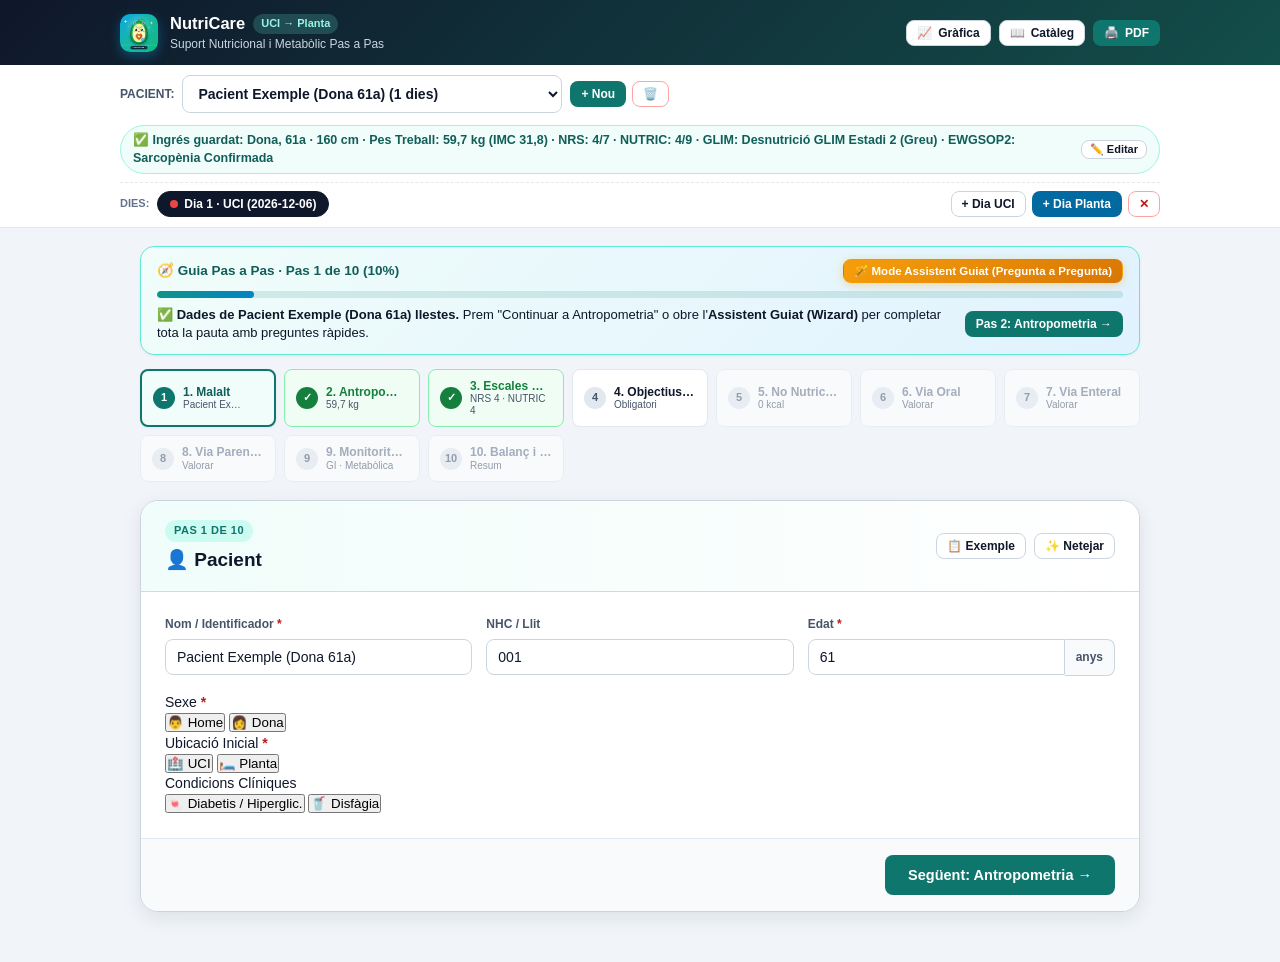
==== commit 4d6d3f6d: "Actualitzar index.html (Flux progressiu de 9 passos)" ====
--- a/index.html
+++ b/index.html
@@ -11,7 +11,7 @@
   <link rel="icon" type="image/png" sizes="32x32" href="favicon.png">
   <link rel="apple-touch-icon" sizes="180x180" href="apple-touch-icon.png">
   <link rel="manifest" href="manifest.json">
-  <title>NutriCare · Valoració Nutricional i Metabòlica Hospitalària</title>
+  <title>NutriCare · UCI → Planta</title>
   <link rel="stylesheet" href="css/styles.css">
 </head>
 <body>
@@ -26,27 +26,24 @@
             NutriCare
             <span class="brand-tag">UCI → Planta</span>
           </h1>
-          <div class="brand-subtitle">Valoració Nutricional, Càlcul d'Aports i Monitorització GI/Metabòlica Pas a Pas</div>
+          <div class="brand-subtitle">Suport Nutricional i Metabòlic Pas a Pas</div>
         </div>
       </div>
       <div class="header-actions no-print">
-        <button type="button" class="btn btn-sm btn-primary header-btn-wizard" id="btn-open-wizard-modal">
-          🪄 <span class="btn-text">Wizard</span><span class="btn-text-full"> Guiat</span>
-        </button>
         <button type="button" class="btn btn-sm btn-outline header-btn" id="btn-open-evolution-modal">
-          📈 <span class="btn-text">Gràfica</span><span class="btn-text-full"> Evolutiva</span>
+          📈 <span class="btn-text">Gràfica</span>
         </button>
         <button type="button" class="btn btn-sm btn-outline header-btn" id="btn-open-catalog-modal">
-          📖 <span class="btn-text">Catàleg</span><span class="btn-text-full"> Dietes i Fórmules</span>
+          📖 <span class="btn-text">Catàleg</span>
         </button>
         <button type="button" class="btn btn-sm btn-primary header-btn-primary" id="btn-print-report">
-          🖨️ <span class="btn-text">PDF</span><span class="btn-text-full"> / Imprimir</span>
+          🖨️ <span class="btn-text">PDF</span>
         </button>
       </div>
     </div>
   </header>
 
-  <!-- BARRA SUPERIOR DE PACIENT, VALORACIÓ D'INGRÉS DESADA I DIES DE VALORACIÓ -->
+  <!-- BARRA SUPERIOR DE PACIENT I DIES -->
   <section class="top-patient-bar no-print">
     <div class="top-patient-inner">
       <div class="patient-row">
@@ -59,71 +56,62 @@
           </div>
         </div>
 
-        <!-- Píndola de Valoració d'Ingrés Guardada (visible des que es completa el 1r dia) -->
+        <!-- Píndola de Valoració d'Ingrés Guardada -->
         <div id="saved-admission-banner" style="display:none;"></div>
       </div>
 
-      <!-- Línia de dies de valoració (visible quan la valoració d'ingrés ja està guardada) -->
+      <!-- Línia de dies de valoració -->
       <div class="day-row" id="day-timeline-row" style="display:none;">
         <div style="display:flex; align-items:center; gap:8px; overflow-x:auto;">
-          <span style="font-size:11.5px; font-weight:800; color:var(--text-light); white-space:nowrap;">DIES DE VALORACIÓ:</span>
+          <span style="font-size:11px; font-weight:800; color:var(--text-light); white-space:nowrap;">DIES:</span>
           <div class="day-chips" id="day-chips-container"></div>
         </div>
         <div style="display:flex; gap:6px; flex-wrap:wrap;">
-          <button type="button" class="btn btn-sm btn-outline" id="btn-add-day-uci">+ Nou Dia UCI</button>
-          <button type="button" class="btn btn-sm btn-secondary" id="btn-add-day-planta">+ Nou Dia a Planta</button>
-          <button type="button" class="btn btn-sm btn-danger-outline" id="btn-delete-day" title="Esborrar dia actual">✕ Dia</button>
+          <button type="button" class="btn btn-sm btn-outline" id="btn-add-day-uci">+ Dia UCI</button>
+          <button type="button" class="btn btn-sm btn-secondary" id="btn-add-day-planta">+ Dia Planta</button>
+          <button type="button" class="btn btn-sm btn-danger-outline" id="btn-delete-day" title="Esborrar dia actual">✕</button>
         </div>
       </div>
     </div>
   </section>
 
-  <!-- ESCENARI PRINCIPAL: NOMÉS UNA PANTALLA OBERTA A LA VEGADA -->
+  <!-- ESCENARI PRINCIPAL -->
   <main class="screen-stage">
 
-    <!-- ASSISTENT GUIAT INTEL·LIGENT (WIZARD BANNER CONTEXTUAL) -->
+    <!-- BARRA VISUAL DE PROGRÉS PAS A PAS -->
     <div class="wizard-guide-banner no-print" id="wizard-guide-banner"></div>
 
-    <!-- BARRA DE PESTANYES / PANTALLES DEL FLUX PAS A PAS -->
+    <!-- BARRA DE PESTANYES / PASSOS -->
     <div class="screen-stepper no-print" id="screen-stepper-bar"></div>
 
     <!-- ================================================================== -->
-    <!-- PANTALLA 1: INTRODUCCIÓ D'UN MALALT                               -->
+    <!-- PANTALLA 1: PACIENT                                                -->
     <!-- ================================================================== -->
     <section class="app-screen" id="screen-1">
       <div class="screen-header">
         <div>
-          <span class="screen-step-tag">Pas 1 de 10 · Identificació del Malalt</span>
-          <h2>👤 Introducció del Malalt</h2>
-          <p>Identificació del pacient, dades demogràfiques bàsiques i antecedents clínics principals.</p>
+          <span class="screen-step-tag">Pas 1 de 10</span>
+          <h2>👤 Pacient</h2>
         </div>
         <div class="screen-header-actions no-print" style="display:flex; gap:8px; flex-wrap:wrap;">
-          <button type="button" class="btn btn-sm btn-outline" id="btn-load-demo-patient" title="Omple dades reals d'un pacient tipus crític per fer proves">
-            📋 Carregar Malalt d'Exemple
+          <button type="button" class="btn btn-sm btn-outline" id="btn-load-demo-patient">
+            📋 Exemple
           </button>
-          <button type="button" class="btn btn-sm btn-outline" id="btn-clear-patient" title="Reinicia els camps per introduir un malalt nou">
-            ✨ Nou Malalt
+          <button type="button" class="btn btn-sm btn-outline" id="btn-clear-patient">
+            ✨ Netejar
           </button>
         </div>
       </div>
 
       <div class="screen-body">
-        <div class="form-grid">
+        <div class="form-grid" style="grid-template-columns: repeat(auto-fit, minmax(200px, 1fr));">
           <div class="form-group">
-            <label>Nom o Identificador del Pacient <span class="req-star">*</span></label>
-            <input type="text" id="inp-patient-name" class="form-control" placeholder="Ex: Box 4 / Cognoms, Inicials">
+            <label>Nom / Identificador <span class="req-star">*</span></label>
+            <input type="text" id="inp-patient-name" class="form-control" placeholder="Ex: Box 4 / Cognoms">
           </div>
           <div class="form-group">
             <label>NHC / Llit</label>
-            <input type="text" id="inp-patient-nhc" class="form-control" placeholder="Ex: 123456 / Llit 12">
-          </div>
-          <div class="form-group">
-            <label>Sexe <span class="req-star">*</span></label>
-            <select id="inp-patient-sex" class="form-control">
-              <option value="">-- Selecciona el sexe --</option>
-              <option value="F">Dona (F)</option>
-              <option value="M">Home (M)</option>
-            </select>
+            <input type="text" id="inp-patient-nhc" class="form-control" placeholder="Ex: Llit 12">
           </div>
           <div class="form-group">
             <label>Edat <span class="req-star">*</span></label>
@@ -132,83 +120,122 @@
               <span class="addon-unit">anys</span>
             </div>
           </div>
-          <div class="form-group">
-            <label>Ubicació Inicial <span class="req-star">*</span></label>
-            <select id="inp-patient-initial-loc" class="form-control">
-              <option value="UCI">🔴 UCI (Unitat de Crítics)</option>
-              <option value="PLANTA">🔵 Planta d'Hospitalització</option>
+        </div>
+
+        <!-- Selecció visual tàctil de Sexe i Ubicació -->
+        <div class="visual-step-grid" style="margin-top:16px;">
+          <div class="visual-choice-block">
+            <label class="visual-block-label">Sexe <span class="req-star">*</span></label>
+            <div class="visual-btn-pair">
+              <button type="button" class="visual-touch-btn" data-sync-select="inp-patient-sex" data-val="M">
+                <span class="vt-icon">👨</span>
+                <span class="vt-label">Home</span>
+              </button>
+              <button type="button" class="visual-touch-btn" data-sync-select="inp-patient-sex" data-val="F">
+                <span class="vt-icon">👩</span>
+                <span class="vt-label">Dona</span>
+              </button>
+            </div>
+            <select id="inp-patient-sex" class="form-control" style="display:none;">
+              <option value="">--</option>
+              <option value="F">Dona (F)</option>
+              <option value="M">Home (M)</option>
             </select>
           </div>
-          <div class="form-group">
-            <label>Diabetis / Hiperglucèmia d'estrès</label>
-            <select id="inp-patient-diabetes" class="form-control">
+
+          <div class="visual-choice-block">
+            <label class="visual-block-label">Ubicació Inicial <span class="req-star">*</span></label>
+            <div class="visual-btn-pair">
+              <button type="button" class="visual-touch-btn" data-sync-select="inp-patient-initial-loc" data-val="UCI">
+                <span class="vt-icon">🏥</span>
+                <span class="vt-label">UCI</span>
+              </button>
+              <button type="button" class="visual-touch-btn" data-sync-select="inp-patient-initial-loc" data-val="PLANTA">
+                <span class="vt-icon">🛏️</span>
+                <span class="vt-label">Planta</span>
+              </button>
+            </div>
+            <select id="inp-patient-initial-loc" class="form-control" style="display:none;">
+              <option value="UCI">🔴 UCI</option>
+              <option value="PLANTA">🔵 Planta</option>
+            </select>
+          </div>
+
+          <div class="visual-choice-block">
+            <label class="visual-block-label">Condicions Clíniques</label>
+            <div class="visual-btn-pair">
+              <button type="button" class="visual-touch-btn" id="btn-toggle-diabetes">
+                <span class="vt-icon">🍬</span>
+                <span class="vt-label">Diabetis / Hiperglic.</span>
+              </button>
+              <button type="button" class="visual-touch-btn" id="btn-toggle-dysphagia">
+                <span class="vt-icon">🥤</span>
+                <span class="vt-label">Disfàgia</span>
+              </button>
+            </div>
+            <select id="inp-patient-diabetes" class="form-control" style="display:none;">
               <option value="false">No</option>
-              <option value="true">Sí (DM coneguda o hiperglucèmia d'estrès)</option>
+              <option value="true">Sí</option>
             </select>
-          </div>
-          <div class="form-group">
-            <label>Disfàgia / Alteració deglució</label>
-            <select id="inp-patient-dysphagia" class="form-control">
+            <select id="inp-patient-dysphagia" class="form-control" style="display:none;">
               <option value="false">No</option>
-              <option value="true">Sí (Precisa textura modificada / líquids espessits)</option>
+              <option value="true">Sí</option>
             </select>
           </div>
         </div>
 
-        <div id="step-1-validation-msg" class="alert-box alert-danger" style="display:none; margin-top:16px;"></div>
+        <div id="step-1-validation-msg" class="alert-box alert-danger" style="display:none; margin-top:14px;"></div>
       </div>
 
       <div class="screen-footer">
-        <span style="font-size:12.5px; color:var(--text-muted);">Completa les dades bàsiques per continuar a l'antropometria inicial.</span>
+        <span></span>
         <button type="button" class="btn btn-lg btn-primary" id="btn-next-from-1">
-          Continuar a Antropometria (Pas 2) →
+          Següent: Antropometria →
         </button>
       </div>
     </section>
 
     <!-- ================================================================== -->
-    <!-- PANTALLA 2: ANTROPOMETRIA I VALORACIÓ INICIAL                    -->
+    <!-- PANTALLA 2: ANTROPOMETRIA                                          -->
     <!-- ================================================================== -->
     <section class="app-screen" id="screen-2">
       <div class="screen-header">
         <div>
-          <span class="screen-step-tag">Pas 2 de 10 · Valoració Antropomètrica Inicial</span>
-          <h2>📏 Valoració Antropomètrica i Pes de Treball</h2>
-          <p>Introdueix l'alçada, el pes actual a l'ingrés i el pes habitual. Es calcularà automàticament el Pes de Treball, l'IMC i el risc de realimentació.</p>
+          <span class="screen-step-tag">Pas 2 de 10</span>
+          <h2>📏 Antropometria i Pes de Treball</h2>
         </div>
       </div>
 
       <div class="screen-body">
-        <!-- Sub-pestanyes de navegació directa -->
         <div class="admission-subtabs-bar">
-          <button type="button" class="adm-subtab active" id="subtab-to-s2">📏 1. Antropometria i Realimentació</button>
-          <button type="button" class="adm-subtab" id="subtab-to-s3">📊 2. Escales, GLIM i Sarcopènia</button>
+          <button type="button" class="adm-subtab active" id="subtab-to-s2">📏 Antropometria</button>
+          <button type="button" class="adm-subtab" id="subtab-to-s3">📊 Escales i Sarcopènia</button>
         </div>
 
         <div class="form-grid">
           <div class="form-group">
-            <label>Altura / Talla <span class="req-star">*</span></label>
+            <label>Talla <span class="req-star">*</span></label>
             <div class="input-addon">
-              <input type="number" id="inp-patient-height" class="form-control" min="100" max="230" step="0.5" placeholder="160">
+              <input type="number" id="inp-patient-height" class="form-control" min="100" max="230" step="0.5" placeholder="165">
               <span class="addon-unit">cm</span>
             </div>
           </div>
           <div class="form-group">
-            <label>Pes Actual a l'Ingrés <span class="req-star">*</span></label>
+            <label>Pes Actual <span class="req-star">*</span></label>
             <div class="input-addon">
-              <input type="number" id="inp-admission-weight" class="form-control" min="25" max="300" step="0.1" placeholder="81.5">
+              <input type="number" id="inp-admission-weight" class="form-control" min="25" max="300" step="0.1" placeholder="75">
               <span class="addon-unit">kg</span>
             </div>
           </div>
           <div class="form-group">
-            <label>Pes Habitual (darrers 6-12 mesos) <span class="req-star">*</span></label>
+            <label>Pes Habitual (6m) <span class="req-star">*</span></label>
             <div class="input-addon">
-              <input type="number" id="inp-habitual-weight" class="form-control" min="25" max="300" step="0.1" placeholder="175">
+              <input type="number" id="inp-habitual-weight" class="form-control" min="25" max="300" step="0.1" placeholder="80">
               <span class="addon-unit">kg</span>
             </div>
           </div>
           <div class="form-group">
-            <label>Fosfat plasmàtic a l'ingrés</label>
+            <label>Fosfat (Opcional)</label>
             <div class="input-addon">
               <input type="number" id="inp-phosphate" class="form-control" min="0.3" max="8.0" step="0.1" placeholder="2.8">
               <span class="addon-unit">mg/dL</span>
@@ -216,74 +243,66 @@
           </div>
         </div>
 
-        <!-- Càlculs automàtics (IMC, Pes Ideal, Pes Ajustat, Pes de Treball, Pèrdua/Guany de pes) -->
         <div class="calc-results-grid" id="anthro-results-box"></div>
-
-        <!-- Alerta de Síndrome de Realimentació -->
         <div id="admission-risk-alert"></div>
-
-        <div id="step-2-validation-msg" class="alert-box alert-danger" style="display:none; margin-top:16px;"></div>
+        <div id="step-2-validation-msg" class="alert-box alert-danger" style="display:none; margin-top:14px;"></div>
       </div>
 
       <div class="screen-footer">
-        <button type="button" class="btn btn-outline" id="btn-back-to-1">← Tornar a Dades del Malalt</button>
+        <button type="button" class="btn btn-outline" id="btn-back-to-1">← Anterior</button>
         <button type="button" class="btn btn-lg btn-primary" id="btn-next-from-2">
-          Continuar a Escales de Nutrició (Pas 3) →
+          Següent: Escales →
         </button>
       </div>
     </section>
 
     <!-- ================================================================== -->
-    <!-- PANTALLA 3: ESCALES DE RISC NUTRICIONAL I CRITERIS GLIM           -->
+    <!-- PANTALLA 3: ESCALES, GLIM I SARCOPÈNIA                             -->
     <!-- ================================================================== -->
     <section class="app-screen" id="screen-3">
       <div class="screen-header">
         <div>
-          <span class="screen-step-tag">Pas 3 de 10 · Escales de Risc, Desnutrició i Sarcopènia</span>
-          <h2>📊 Escales de Risc (NRS-2002 / NUTRIC), GLIM i Sarcopènia (EWGSOP2)</h2>
-          <p>Estratificació del risc nutricional (ESPEN / SEMICYUC), diagnòstic GLIM i cribatge/valoració de sarcopènia segons guies EWGSOP2.</p>
-        </div>
+          <span class="screen-step-tag">Pas 3 de 10</span>
+          <h2>📊 Escales, GLIM i Sarcopènia</h2>
+        </div>
+        <button type="button" class="btn btn-sm btn-primary" id="btn-auto-calc-scales">
+          ⚡ Auto-calcular per IMC i Pes
+        </button>
       </div>
 
       <div class="screen-body">
-        <!-- Sub-pestanyes de navegació directa -->
         <div class="admission-subtabs-bar">
-          <button type="button" class="adm-subtab" id="subtab2-to-s2">📏 1. Antropometria i Realimentació</button>
-          <button type="button" class="adm-subtab active" id="subtab2-to-s3">📊 2. Escales, GLIM i Sarcopènia</button>
+          <button type="button" class="adm-subtab" id="subtab2-to-s2">📏 Antropometria</button>
+          <button type="button" class="adm-subtab active" id="subtab2-to-s3">📊 Escales i Sarcopènia</button>
         </div>
 
         <div class="screening-grid">
           <!-- TARGETA 1: NRS-2002 -->
           <div class="score-card" id="card-nrs2002">
             <div class="score-card-header">
-              <div>
-                <h4 style="font-size:14.5px; font-weight:800; margin:0; color:var(--text);">📋 NRS-2002 (ESPEN)</h4>
-                <span style="font-size:11.5px; color:var(--text-muted);">Nutritional Risk Screening 2002 · Hospitalari</span>
-              </div>
+              <h4 style="font-size:14px; font-weight:800; margin:0;">📋 NRS-2002</h4>
               <span id="badge-nrs-quick" class="badge">--</span>
             </div>
             <div class="score-card-body">
-              <div class="form-group" style="margin-bottom:12px;">
-                <label style="font-size:12px; font-weight:700;">1. Estat Nutricional (0 a 3 punts)</label>
+              <div class="form-group" style="margin-bottom:10px;">
+                <label style="font-size:11.5px; font-weight:700;">1. Estat Nutricional</label>
                 <select id="sel-nrs-nutritional" class="form-control form-control-sm">
-                  <option value="0">0 pts · Estat normal / Pèrdua de pes &lt; 5%</option>
-                  <option value="1">1 pt · Lleu: Pèrdua &gt; 5% en 3 mesos O Ingesta 50-75% setmana prèvia</option>
-                  <option value="2">2 pts · Moderat: Pèrdua &gt; 5% en 2 mesos O IMC 18.5-20.5 O Ingesta 25-50%</option>
-                  <option value="3">3 pts · Greu: Pèrdua &gt; 5% en 1 mes (&gt;15% en 3m) O IMC &lt; 18.5 O Ingesta 0-25%</option>
+                  <option value="0">0 pts · Normal</option>
+                  <option value="1">1 pt · Lleu (Pèrdua &gt;5% 3m o Ingesta 50-75%)</option>
+                  <option value="2">2 pts · Moderat (Pèrdua &gt;5% 2m o IMC 18.5-20.5)</option>
+                  <option value="3">3 pts · Greu (Pèrdua &gt;5% 1m o IMC &lt;18.5)</option>
                 </select>
               </div>
-              <div class="form-group" style="margin-bottom:12px;">
-                <label style="font-size:12px; font-weight:700;">2. Gravetat de la Malaltia / Estrès (0 a 3 punts)</label>
+              <div class="form-group" style="margin-bottom:10px;">
+                <label style="font-size:11.5px; font-weight:700;">2. Gravetat Malaltia</label>
                 <select id="sel-nrs-disease" class="form-control form-control-sm">
-                  <option value="0">0 pts · Requeriments normals (ingrés estable, cirurgia menor)</option>
-                  <option value="1">1 pt · Lleu: Fractura maluc, cirrosi, MPOC greu, cirurgia major abdominal</option>
-                  <option value="2">2 pts · Moderat: Cirurgia abdominal complicada, pneumònia greu, politrauma</option>
-                  <option value="3">3 pts · Greu: Crític UCI (VM / APACHE&gt;10), xoc sèptic, TCE greu, TMO</option>
+                  <option value="0">0 pts · Normal</option>
+                  <option value="1">1 pt · Lleu (Fractura, Cirrosi, MPOC, Cir. major)</option>
+                  <option value="2">2 pts · Moderat (Pneumònia greu, Politrauma, Sepsis)</option>
+                  <option value="3">3 pts · Greu (Crític UCI, Xoc, APACHE &gt; 10)</option>
                 </select>
               </div>
-              <div class="score-row-info" id="row-nrs-age-info" style="font-size:12px; padding:7px 10px; background:var(--surface-alt); border-radius:6px; margin-bottom:12px; border:1px solid var(--border);">
-                <!-- Calculat automàticament de l'edat -->
-              </div>
+              <div class="score-row-info" id="row-nrs-age-info" style="font-size:11.5px; padding:6px 10px; background:var(--surface-alt); border-radius:6px; margin-bottom:10px; border:1px solid var(--border);"></div>
               <div id="nrs-result-box" class="score-result-banner"></div>
             </div>
           </div>
@@ -291,48 +310,43 @@
           <!-- TARGETA 2: NUTRIC SCORE -->
           <div class="score-card" id="card-nutric">
             <div class="score-card-header">
-              <div>
-                <h4 style="font-size:14.5px; font-weight:800; margin:0; color:var(--text);">🩺 NUTRIC Score (mNUTRIC)</h4>
-                <span style="font-size:11.5px; color:var(--text-muted);">Heyland et al. · Específic Pacients Crítics UCI</span>
-              </div>
+              <h4 style="font-size:14px; font-weight:800; margin:0;">🩺 mNUTRIC (UCI)</h4>
               <span id="badge-nutric-quick" class="badge">--</span>
             </div>
             <div class="score-card-body">
-              <div class="score-row-info" id="row-nutric-age-info" style="font-size:12px; padding:7px 10px; background:var(--surface-alt); border-radius:6px; margin-bottom:10px; border:1px solid var(--border);">
-                <!-- Edat auto -->
-              </div>
+              <div class="score-row-info" id="row-nutric-age-info" style="font-size:11.5px; padding:6px 10px; background:var(--surface-alt); border-radius:6px; margin-bottom:8px; border:1px solid var(--border);"></div>
               <div style="display:grid; grid-template-columns:1fr 1fr; gap:8px; margin-bottom:8px;">
                 <div class="form-group" style="margin-bottom:0;">
-                  <label style="font-size:11.5px; font-weight:700;">APACHE II ingrés</label>
+                  <label style="font-size:11px; font-weight:700;">APACHE II</label>
                   <select id="sel-nutric-apache" class="form-control form-control-sm">
-                    <option value="0">&lt; 15 (0 pts)</option>
-                    <option value="1">15 - 19 (1 pt)</option>
-                    <option value="2">20 - 27 (2 pts)</option>
-                    <option value="3">≥ 28 (3 pts)</option>
+                    <option value="0">&lt; 15 (0p)</option>
+                    <option value="1">15 - 19 (1p)</option>
+                    <option value="2">20 - 27 (2p)</option>
+                    <option value="3">≥ 28 (3p)</option>
                   </select>
                 </div>
                 <div class="form-group" style="margin-bottom:0;">
-                  <label style="font-size:11.5px; font-weight:700;">SOFA Score ingrés</label>
+                  <label style="font-size:11px; font-weight:700;">SOFA</label>
                   <select id="sel-nutric-sofa" class="form-control form-control-sm">
-                    <option value="0">&lt; 6 (0 pts)</option>
-                    <option value="1">6 - 9 (1 pt)</option>
-                    <option value="2">≥ 10 (2 pts)</option>
+                    <option value="0">&lt; 6 (0p)</option>
+                    <option value="1">6 - 9 (1p)</option>
+                    <option value="2">≥ 10 (2p)</option>
                   </select>
                 </div>
               </div>
-              <div style="display:grid; grid-template-columns:1fr 1fr; gap:8px; margin-bottom:12px;">
+              <div style="display:grid; grid-template-columns:1fr 1fr; gap:8px; margin-bottom:10px;">
                 <div class="form-group" style="margin-bottom:0;">
-                  <label style="font-size:11.5px; font-weight:700;">Comorbilitats</label>
+                  <label style="font-size:11px; font-weight:700;">Comorbilitats</label>
                   <select id="sel-nutric-comorb" class="form-control form-control-sm">
-                    <option value="0">0 - 1 comorbilitats (0 pts)</option>
-                    <option value="1">≥ 2 comorbilitats (1 pt)</option>
+                    <option value="0">0 - 1 (0p)</option>
+                    <option value="1">≥ 2 (1p)</option>
                   </select>
                 </div>
                 <div class="form-group" style="margin-bottom:0;">
-                  <label style="font-size:11.5px; font-weight:700;">Dies pre-UCI</label>
+                  <label style="font-size:11px; font-weight:700;">Dies pre-UCI</label>
                   <select id="sel-nutric-preicu" class="form-control form-control-sm">
-                    <option value="0">&lt; 1 dia (0 pts)</option>
-                    <option value="1">≥ 1 dia a planta (1 pt)</option>
+                    <option value="0">&lt; 1 dia (0p)</option>
+                    <option value="1">≥ 1 dia (1p)</option>
                   </select>
                 </div>
               </div>
@@ -341,337 +355,294 @@
           </div>
         </div>
 
-        <!-- CRITERIS GLIM (VOLUNTARI / OPCIONAL) -->
-        <div class="glim-card" style="margin-top:22px;">
+        <!-- CRITERIS GLIM -->
+        <div class="glim-card" style="margin-top:14px;">
           <div class="glim-header-bar">
-            <div style="display:flex; align-items:center; gap:10px; flex-wrap:wrap;">
-              <span style="font-size:18px;">🧬</span>
-              <div>
-                <strong style="font-size:14.5px; color:var(--text);">Criteris Diagnòstics GLIM (Desnutrició)</strong>
-                <span class="badge badge-info" style="margin-left:6px; font-size:11px;">Voluntari / Opcional</span>
-              </div>
+            <div style="display:flex; align-items:center; gap:8px;">
+              <span style="font-size:17px;">🧬</span>
+              <strong style="font-size:14px;">Criteris GLIM (Desnutrició)</strong>
             </div>
             <label class="glim-switch-label">
               <input type="checkbox" id="chk-enable-glim">
-              <span>Emplenar criteris GLIM</span>
+              <span>Avaluar GLIM</span>
             </label>
           </div>
 
-          <div id="glim-body-wrapper" style="display:none; padding:16px; border-top:1px solid var(--border);">
-            <p style="font-size:12.5px; color:var(--text-muted); margin-bottom:14px;">
-              Segons el consens internacional GLIM (ESPEN/ASPEN), el diagnòstic requereix complir <strong>almenys 1 criteri Fenotípic</strong> I <strong>almenys 1 criteri Etiològic</strong>.
-            </p>
-
+          <div id="glim-body-wrapper" style="display:none; padding:14px; border-top:1px solid var(--border);">
             <div class="glim-columns-grid">
-              <!-- Criteris Fenotípics -->
               <div class="glim-col">
-                <div class="glim-col-title">1. Criteris Fenotípics (almenys 1)</div>
-                
+                <div class="glim-col-title">1. Fenotípics (≥ 1)</div>
                 <div class="glim-criterion-group">
-                  <label class="glim-crit-label">A) Pèrdua involuntària de pes</label>
+                  <label class="glim-crit-label">Pèrdua de pes</label>
                   <select id="sel-glim-pheno-weight" class="form-control form-control-sm">
-                    <option value="none">Cap (&lt; 5% en 6 mesos)</option>
-                    <option value="moderate">Moderada (&gt; 5% en 6m o 10-20% &gt; 6m)</option>
-                    <option value="severe">Greu (&gt; 10% en 6m o &gt; 20% &gt; 6m)</option>
+                    <option value="none">No (&lt; 5%)</option>
+                    <option value="moderate">Moderada (5-10% 6m)</option>
+                    <option value="severe">Greu (&gt; 10% 6m)</option>
                   </select>
                   <div id="hint-glim-weight" class="glim-auto-hint"></div>
                 </div>
-
                 <div class="glim-criterion-group">
-                  <label class="glim-crit-label">B) Baix Índex de Massa Corporal (IMC)</label>
+                  <label class="glim-crit-label">Baix IMC</label>
                   <select id="sel-glim-pheno-bmi" class="form-control form-control-sm">
-                    <option value="none">Normal / No baix</option>
-                    <option value="moderate">Moderat (&lt; 20 si &lt; 70a, o &lt; 22 si ≥ 70a)</option>
-                    <option value="severe">Greu (&lt; 18.5 si &lt; 70a, o &lt; 20 si ≥ 70a)</option>
+                    <option value="none">Normal</option>
+                    <option value="moderate">Moderat (&lt;20 o &lt;22 si ≥70a)</option>
+                    <option value="severe">Greu (&lt;18.5 o &lt;20 si ≥70a)</option>
                   </select>
                   <div id="hint-glim-bmi" class="glim-auto-hint"></div>
                 </div>
-
+                <div class="glim-criterion-group" style="margin-bottom:0;">
+                  <label class="glim-crit-label">Massa muscular</label>
+                  <select id="sel-glim-pheno-muscle" class="form-control form-control-sm">
+                    <option value="none">Conservada</option>
+                    <option value="moderate">Dèficit moderat</option>
+                    <option value="severe">Dèficit greu</option>
+                  </select>
+                </div>
+              </div>
+
+              <div class="glim-col">
+                <div class="glim-col-title">2. Etiològics (≥ 1)</div>
                 <div class="glim-criterion-group">
-                  <label class="glim-crit-label">C) Reducció de massa muscular</label>
-                  <select id="sel-glim-pheno-muscle" class="form-control form-control-sm">
-                    <option value="none">Conservada / Sense dèficit constatat</option>
-                    <option value="moderate">Moderada (dèficit muscular lleu-moderat per exploració / BIA / eco)</option>
-                    <option value="severe">Greu (sarcopènia greu o pèrdua muscular severa)</option>
-                  </select>
-                </div>
-              </div>
-
-              <!-- Criteris Etiològics -->
-              <div class="glim-col">
-                <div class="glim-col-title">2. Criteris Etiològics (almenys 1)</div>
-
-                <div class="glim-criterion-group">
-                  <label class="glim-crit-label">A) Reducció d'ingesta o assimilació</label>
-                  <div class="form-check" style="margin-bottom:6px;">
-                    <label class="form-check-label" style="font-size:12px; display:flex; align-items:flex-start; gap:6px;">
-                      <input type="checkbox" id="chk-glim-etio-intake" style="margin-top:2px;">
-                      <span>Ingesta ≤ 50% dels requeriments &gt; 1 setmana (o reducció &gt; 2 setmanes)</span>
-                    </label>
-                  </div>
-                  <div class="form-check">
-                    <label class="form-check-label" style="font-size:12px; display:flex; align-items:flex-start; gap:6px;">
-                      <input type="checkbox" id="chk-glim-etio-gastro" style="margin-top:2px;">
-                      <span>Patologia gastrointestinal aguda/crònica que altera la digestió/absorció</span>
-                    </label>
-                  </div>
-                </div>
-
-                <div class="glim-criterion-group" style="margin-top:14px;">
-                  <label class="glim-crit-label">B) Càrrega de malaltia o inflamació</label>
-                  <div class="form-check" style="margin-bottom:6px;">
-                    <label class="form-check-label" style="font-size:12px; display:flex; align-items:flex-start; gap:6px;">
-                      <input type="checkbox" id="chk-glim-etio-acute" style="margin-top:2px;">
-                      <span>Malaltia aguda greu / Pacient crític UCI / Sèpsia / Politrauma / Cremats</span>
-                    </label>
-                  </div>
-                  <div class="form-check">
-                    <label class="form-check-label" style="font-size:12px; display:flex; align-items:flex-start; gap:6px;">
-                      <input type="checkbox" id="chk-glim-etio-chronic" style="margin-top:2px;">
-                      <span>Malaltia crònica inflamatòria activa / Neoplàsia / PCR persistentment elevada</span>
-                    </label>
-                  </div>
-                </div>
-              </div>
-            </div>
-
-            <div id="glim-result-box" class="score-result-banner" style="margin-top:16px;"></div>
-          </div>
-        </div>
-
-        <!-- VALORACIÓ / SCREENING DE SARCOPÈNIA (EWGSOP2 · ALGORITME F-A-C-S) -->
-        <div class="glim-card" id="card-ewgsop2" style="margin-top:18px;">
+                  <label class="form-check-label" style="font-size:12px; display:flex; align-items:center; gap:8px; margin-bottom:8px;">
+                    <input type="checkbox" id="chk-glim-etio-intake">
+                    <span>Ingesta ≤ 50% (&gt;1 setm.)</span>
+                  </label>
+                  <label class="form-check-label" style="font-size:12px; display:flex; align-items:center; gap:8px; margin-bottom:8px;">
+                    <input type="checkbox" id="chk-glim-etio-gastro">
+                    <span>Malabsorció / Patologia GI</span>
+                  </label>
+                  <label class="form-check-label" style="font-size:12px; display:flex; align-items:center; gap:8px; margin-bottom:8px;">
+                    <input type="checkbox" id="chk-glim-etio-acute">
+                    <span>Inflamació aguda (Crític UCI / Sèpsia)</span>
+                  </label>
+                  <label class="form-check-label" style="font-size:12px; display:flex; align-items:center; gap:8px;">
+                    <input type="checkbox" id="chk-glim-etio-chronic">
+                    <span>Inflamació crònica / Neoplàsia</span>
+                  </label>
+                </div>
+              </div>
+            </div>
+            <div id="glim-result-box" class="score-result-banner" style="margin-top:12px;"></div>
+          </div>
+        </div>
+
+        <!-- SARCOPÈNIA (EWGSOP2) -->
+        <div class="glim-card" id="card-ewgsop2" style="margin-top:14px;">
           <div class="glim-header-bar">
-            <div style="display:flex; align-items:center; gap:10px; flex-wrap:wrap;">
-              <span style="font-size:18px;">💪</span>
-              <div>
-                <strong style="font-size:14.5px; color:var(--text);">Cribatge i Diagnòstic de Sarcopènia (Guies EWGSOP2)</strong>
-                <span class="badge badge-info" id="badge-ewgsop-quick" style="margin-left:6px; font-size:11px;">Algoritme F-A-C-S</span>
-              </div>
+            <div style="display:flex; align-items:center; gap:8px;">
+              <span style="font-size:17px;">💪</span>
+              <strong style="font-size:14px;">Sarcopènia (EWGSOP2)</strong>
+              <span class="badge badge-info" id="badge-ewgsop-quick" style="font-size:11px;">F-A-C-S</span>
             </div>
             <label class="glim-switch-label">
               <input type="checkbox" id="chk-enable-ewgsop">
-              <span>Avaluar Sarcopènia (EWGSOP2)</span>
+              <span>Avaluar Sarcopènia</span>
             </label>
           </div>
 
-          <div id="ewgsop-body-wrapper" style="display:none; padding:16px; border-top:1px solid var(--border);">
-            <p style="font-size:12.5px; color:var(--text-muted); margin-bottom:14px;">
-              Segons el consens europeu <strong>EWGSOP2</strong> (Cruz-Jentoft et al.), la valoració segueix la seqüència <strong>F-A-C-S</strong>: <em>Find</em> (Cribatge SARC-F) → <em>Assess</em> (Força muscular = Sarcopènia Probable) → <em>Confirm</em> (Quantitat/Qualitat muscular = Sarcopènia Confirmada) → <em>Severity</em> (Rendiment físic = Sarcopènia Greu).
-            </p>
-
-            <!-- PAS 1: FIND CASES (SARC-F + Sospita Clínica) -->
-            <div class="glim-col" style="margin-bottom:14px;">
-              <div class="glim-col-title" style="display:flex; justify-content:space-between; align-items:center; flex-wrap:wrap; gap:6px;">
-                <span>1. FIND (Cribatge de casos) · Qüestionari SARC-F (0 - 10 punts)</span>
+          <div id="ewgsop-body-wrapper" style="display:none; padding:14px; border-top:1px solid var(--border);">
+            <div class="glim-col" style="margin-bottom:12px;">
+              <div class="glim-col-title" style="display:flex; justify-content:space-between; align-items:center;">
+                <span>1. FIND · SARC-F</span>
                 <span id="badge-sarcf-score" class="badge badge-success">SARC-F: 0/10</span>
               </div>
 
               <div class="ewgsop-sarcf-grid">
                 <div class="glim-criterion-group">
-                  <label class="glim-crit-label">S · Força (aixecar/portar 4,5 kg)</label>
+                  <label class="glim-crit-label">Força (4,5 kg)</label>
                   <select id="sel-sarcf-strength" class="form-control form-control-sm">
-                    <option value="0">0 pts · Cap dificultat</option>
-                    <option value="1">1 pt · Alguna dificultat</option>
-                    <option value="2">2 pts · Molta o incapaç</option>
+                    <option value="0">0 · Normal</option>
+                    <option value="1">1 · Alguna dif.</option>
+                    <option value="2">2 · Molta / Incapaç</option>
                   </select>
                 </div>
-
                 <div class="glim-criterion-group">
-                  <label class="glim-crit-label">A · Ajuda per caminar (creuar habitació)</label>
+                  <label class="glim-crit-label">Caminar</label>
                   <select id="sel-sarcf-walking" class="form-control form-control-sm">
-                    <option value="0">0 pts · Cap dificultat</option>
-                    <option value="1">1 pt · Alguna dificultat</option>
-                    <option value="2">2 pts · Molta, caminador o incapaç</option>
+                    <option value="0">0 · Normal</option>
+                    <option value="1">1 · Alguna dif.</option>
+                    <option value="2">2 · Molta / Incapaç</option>
                   </select>
                 </div>
-
                 <div class="glim-criterion-group">
-                  <label class="glim-crit-label">R · Aixecar-se d'una cadira o llit</label>
+                  <label class="glim-crit-label">Aixecar cadira</label>
                   <select id="sel-sarcf-chair" class="form-control form-control-sm">
-                    <option value="0">0 pts · Cap dificultat</option>
-                    <option value="1">1 pt · Alguna dificultat</option>
-                    <option value="2">2 pts · Molta o incapaç sense ajuda</option>
+                    <option value="0">0 · Normal</option>
+                    <option value="1">1 · Alguna dif.</option>
+                    <option value="2">2 · Molta / Incapaç</option>
                   </select>
                 </div>
-
                 <div class="glim-criterion-group">
-                  <label class="glim-crit-label">C · Pujar escales (10 esglaons)</label>
+                  <label class="glim-crit-label">Pujar escales</label>
                   <select id="sel-sarcf-stairs" class="form-control form-control-sm">
-                    <option value="0">0 pts · Cap dificultat</option>
-                    <option value="1">1 pt · Alguna dificultat</option>
-                    <option value="2">2 pts · Molta o incapaç</option>
+                    <option value="0">0 · Normal</option>
+                    <option value="1">1 · Alguna dif.</option>
+                    <option value="2">2 · Molta / Incapaç</option>
                   </select>
                 </div>
-
                 <div class="glim-criterion-group">
-                  <label class="glim-crit-label">F · Caigudes (en l'últim any)</label>
+                  <label class="glim-crit-label">Caigudes (1a)</label>
                   <select id="sel-sarcf-falls" class="form-control form-control-sm">
-                    <option value="0">0 pts · Cap caiguda</option>
-                    <option value="1">1 pt · 1 a 3 caigudes</option>
-                    <option value="2">2 pts · ≥ 4 caigudes</option>
+                    <option value="0">0 · Cap</option>
+                    <option value="1">1 · 1-3 caigudes</option>
+                    <option value="2">2 · ≥ 4 caigudes</option>
                   </select>
                 </div>
               </div>
 
-              <div class="form-check" style="margin-top:8px;">
-                <label class="form-check-label" style="font-size:12px; display:flex; align-items:flex-start; gap:6px; font-weight:600; color:var(--primary-dark);">
-                  <input type="checkbox" id="chk-ewgsop-clinical-suspicion" style="margin-top:2px;">
-                  <span>Sospita clínica directa (pacient crític UCI, catabolisme sever, enllitament prolongat o atròfia muscular evident no valorable per SARC-F)</span>
-                </label>
-              </div>
-            </div>
-
-            <!-- PASSOS 2, 3 I 4: ASSESS, CONFIRM, SEVERITY -->
+              <label class="form-check-label" style="font-size:12px; display:flex; align-items:center; gap:8px; margin-top:6px; font-weight:700; color:var(--primary-dark);">
+                <input type="checkbox" id="chk-ewgsop-clinical-suspicion">
+                <span>Sospita clínica directa (UCI, enllitament o atròfia)</span>
+              </label>
+            </div>
+
             <div class="glim-columns-grid">
-              <!-- PAS 2: ASSESS (FORÇA MUSCULAR) -->
               <div class="glim-col">
-                <div class="glim-col-title">2. ASSESS · Força Muscular (Criteri 1)</div>
-                <div id="hint-ewgsop-strength-cutoffs" class="glim-auto-hint" style="margin-bottom:10px;">
-                  📏 Tall EWGSOP2 dinamometria: Home &lt; 27 kg | Dona &lt; 16 kg · Test 5 aixecades cadira: &gt; 15 s
-                </div>
-
-                <div style="display:grid; grid-template-columns:1fr 1fr; gap:8px; margin-bottom:10px;">
+                <div class="glim-col-title">2. ASSESS · Força</div>
+                <div id="hint-ewgsop-strength-cutoffs" class="glim-auto-hint" style="margin-bottom:8px;">
+                  Tall: H &lt;27 kg | D &lt;16 kg · Cadira &gt;15 s
+                </div>
+                <div style="display:grid; grid-template-columns:1fr 1fr; gap:8px; margin-bottom:8px;">
                   <div class="form-group" style="margin-bottom:0;">
-                    <label style="font-size:11.5px; font-weight:700;">Dinamometria mà (kg)</label>
-                    <input type="number" id="inp-ewgsop-handgrip" class="form-control form-control-sm" min="0" max="80" step="0.5" placeholder="Ex: 14">
+                    <label style="font-size:11px; font-weight:700;">Dinamometria (kg)</label>
+                    <input type="number" id="inp-ewgsop-handgrip" class="form-control form-control-sm" min="0" max="80" step="0.5" placeholder="kg">
                   </div>
                   <div class="form-group" style="margin-bottom:0;">
-                    <label style="font-size:11.5px; font-weight:700;">Test 5 aixecades (s)</label>
-                    <input type="number" id="inp-ewgsop-chair-sec" class="form-control form-control-sm" min="0" max="120" step="0.5" placeholder="Ex: 18">
-                  </div>
-                </div>
-
-                <div class="glim-criterion-group" style="margin-bottom:0;">
-                  <label class="glim-crit-label">Valoració de la Força Muscular</label>
-                  <select id="sel-ewgsop-strength-status" class="form-control form-control-sm">
-                    <option value="auto">Automàtic segons proves introduïdes</option>
-                    <option value="normal">Força conservada (Normal)</option>
-                    <option value="low">Baixa força muscular / Debilitat clínica (Criteri 1 +)</option>
-                  </select>
-                </div>
-              </div>
-
-              <!-- PAS 3: CONFIRM (QUANTITAT / QUALITAT MUSCULAR) -->
+                    <label style="font-size:11px; font-weight:700;">5 Aixecades (s)</label>
+                    <input type="number" id="inp-ewgsop-chair-sec" class="form-control form-control-sm" min="0" max="120" step="0.5" placeholder="seg">
+                  </div>
+                </div>
+                <select id="sel-ewgsop-strength-status" class="form-control form-control-sm">
+                  <option value="auto">Auto segons proves</option>
+                  <option value="normal">Força conservada</option>
+                  <option value="low">Baixa força (Criteri 1 +)</option>
+                </select>
+              </div>
+
               <div class="glim-col">
-                <div class="glim-col-title">3. CONFIRM · Massa / Qualitat Muscular (Criteri 2)</div>
-                <div id="hint-ewgsop-mass-cutoffs" class="glim-auto-hint" style="margin-bottom:10px;">
-                  📏 Tall EWGSOP2: ASMI &lt; 7,0 kg/m² (H) / &lt; 5,5 kg/m² (D) · Panxell &lt; 31 cm
-                </div>
-
-                <div style="display:grid; grid-template-columns:1fr 1fr; gap:8px; margin-bottom:10px;">
+                <div class="glim-col-title">3. CONFIRM · Massa</div>
+                <div id="hint-ewgsop-mass-cutoffs" class="glim-auto-hint" style="margin-bottom:8px;">
+                  Tall: ASMI &lt;7 (H) / &lt;5,5 (D) · Panxell &lt;31 cm
+                </div>
+                <div style="display:grid; grid-template-columns:1fr 1fr; gap:8px; margin-bottom:8px;">
                   <div class="form-group" style="margin-bottom:0;">
-                    <label style="font-size:11.5px; font-weight:700;">Perímetre panxell (cm)</label>
-                    <input type="number" id="inp-ewgsop-calf-cm" class="form-control form-control-sm" min="15" max="60" step="0.5" placeholder="Tall < 31 cm">
+                    <label style="font-size:11px; font-weight:700;">Panxell (cm)</label>
+                    <input type="number" id="inp-ewgsop-calf-cm" class="form-control form-control-sm" min="15" max="60" step="0.5" placeholder="&lt; 31">
                   </div>
                   <div class="form-group" style="margin-bottom:0;">
-                    <label style="font-size:11.5px; font-weight:700;">Índex ASMI (kg/m²)</label>
-                    <input type="number" id="inp-ewgsop-asmi" class="form-control form-control-sm" min="2" max="15" step="0.1" placeholder="BIA / DXA">
-                  </div>
-                </div>
-
-                <div class="glim-criterion-group" style="margin-bottom:0;">
-                  <label class="glim-crit-label">Valoració Massa / Qualitat Muscular</label>
-                  <select id="sel-ewgsop-mass-status" class="form-control form-control-sm">
-                    <option value="auto">Automàtic segons perímetre panxell / ASMI</option>
-                    <option value="normal">Massa muscular conservada (Normal)</option>
-                    <option value="low">Baixa massa/qualitat muscular per BIA, Eco, TC o Panxell (Criteri 2 +)</option>
-                  </select>
-                </div>
-              </div>
-
-              <!-- PAS 4: SEVERITY (RENDIMENT FÍSIC) -->
+                    <label style="font-size:11px; font-weight:700;">ASMI (kg/m²)</label>
+                    <input type="number" id="inp-ewgsop-asmi" class="form-control form-control-sm" min="2" max="15" step="0.1" placeholder="BIA">
+                  </div>
+                </div>
+                <select id="sel-ewgsop-mass-status" class="form-control form-control-sm">
+                  <option value="auto">Auto segons panxell / ASMI</option>
+                  <option value="normal">Massa conservada</option>
+                  <option value="low">Baixa massa muscular (Criteri 2 +)</option>
+                </select>
+              </div>
+
               <div class="glim-col">
-                <div class="glim-col-title">4. SEVERITY · Rendiment Físic (Criteri 3 · Gravetat)</div>
-                <div class="glim-auto-hint" style="margin-bottom:10px;">
-                  📏 Tall EWGSOP2: Velocitat marxa ≤ 0,8 m/s · SPPB ≤ 8 pts · TUG ≥ 20 s
-                </div>
-
-                <div style="display:grid; grid-template-columns:1fr 1fr; gap:8px; margin-bottom:10px;">
+                <div class="glim-col-title">4. SEVERITY · Rendiment</div>
+                <div class="glim-auto-hint" style="margin-bottom:8px;">
+                  Tall: Marxa ≤ 0,8 m/s · SPPB ≤ 8 pts
+                </div>
+                <div style="display:grid; grid-template-columns:1fr 1fr; gap:8px; margin-bottom:8px;">
                   <div class="form-group" style="margin-bottom:0;">
-                    <label style="font-size:11.5px; font-weight:700;">Velocitat marxa (m/s)</label>
-                    <input type="number" id="inp-ewgsop-gait" class="form-control form-control-sm" min="0" max="3" step="0.05" placeholder="Tall ≤ 0,8">
+                    <label style="font-size:11px; font-weight:700;">Marxa (m/s)</label>
+                    <input type="number" id="inp-ewgsop-gait" class="form-control form-control-sm" min="0" max="3" step="0.05" placeholder="≤ 0,8">
                   </div>
                   <div class="form-group" style="margin-bottom:0;">
-                    <label style="font-size:11.5px; font-weight:700;">SPPB (0 - 12 pts)</label>
-                    <input type="number" id="inp-ewgsop-sppb" class="form-control form-control-sm" min="0" max="12" step="1" placeholder="Tall ≤ 8">
-                  </div>
-                </div>
-
-                <div class="glim-criterion-group" style="margin-bottom:0;">
-                  <label class="glim-crit-label">Valoració Rendiment Físic</label>
-                  <select id="sel-ewgsop-perf-status" class="form-control form-control-sm">
-                    <option value="auto">Automàtic segons marxa / SPPB</option>
-                    <option value="normal">Rendiment físic conservat (Normal)</option>
-                    <option value="low">Baix rendiment físic / Enllitament / Incapaç de marxa (Criteri 3 +)</option>
-                  </select>
-                </div>
-              </div>
-            </div>
-
-            <div id="ewgsop-result-box" class="score-result-banner" style="margin-top:16px;"></div>
+                    <label style="font-size:11px; font-weight:700;">SPPB (0-12)</label>
+                    <input type="number" id="inp-ewgsop-sppb" class="form-control form-control-sm" min="0" max="12" step="1" placeholder="≤ 8">
+                  </div>
+                </div>
+                <select id="sel-ewgsop-perf-status" class="form-control form-control-sm">
+                  <option value="auto">Auto segons marxa / SPPB</option>
+                  <option value="normal">Rendiment conservat</option>
+                  <option value="low">Baix rendiment / Enllitat (Criteri 3 +)</option>
+                </select>
+              </div>
+            </div>
+
+            <div id="ewgsop-result-box" class="score-result-banner" style="margin-top:12px;"></div>
           </div>
         </div>
       </div>
 
       <div class="screen-footer">
-        <button type="button" class="btn btn-outline" id="btn-back-to-2">← Tornar a Antropometria</button>
+        <button type="button" class="btn btn-outline" id="btn-back-to-2">← Anterior</button>
         <button type="button" class="btn btn-lg btn-primary" id="btn-next-from-3">
-          Guardar Escales i Definir Objectius del Dia (Pas 4) →
+          Següent: Objectius →
         </button>
       </div>
     </section>
 
     <!-- ================================================================== -->
-    <!-- PANTALLA 4: OBJECTIUS NUTRICIONALS DEL DIA DE VALORACIÓ             -->
+    <!-- PANTALLA 4: OBJECTIUS DEL DIA                                      -->
     <!-- ================================================================== -->
     <section class="app-screen" id="screen-4">
       <div class="screen-header">
         <div>
-          <span class="screen-step-tag">Pas 4 de 10 · Objectius Nutricionals Diaris</span>
-          <h2 id="screen-4-title">🎯 Objectius Nutricionals del Dia</h2>
-          <p>Revisa el Pes del Dia i el Pes de Treball, i defineix els requeriments d'energia, proteïnes i lípids per avui.</p>
+          <span class="screen-step-tag">Pas 4 de 10</span>
+          <h2 id="screen-4-title">🎯 Objectius del Dia</h2>
         </div>
       </div>
 
       <div class="screen-body">
-        <!-- Botons ràpids de moment evolutiu -->
-        <div class="phase-presets-bar">
-          <strong style="font-size:13px; color:var(--primary-dark);">⚡ Plantilles ràpides segons fase clínica:</strong>
-          <div class="phase-presets-list">
-            <button type="button" class="btn btn-sm btn-outline" data-preset-phase="refeed_d1">Refeeding D1 (10 kcal / 1,0g)</button>
-            <button type="button" class="btn btn-sm btn-outline" data-preset-phase="uci_early">UCI Precoç D1-2 (15 kcal / 1,2g)</button>
-            <button type="button" class="btn btn-sm btn-outline" data-preset-phase="uci_stable">UCI Estable D3-7 (20 kcal / 1,5g)</button>
-            <button type="button" class="btn btn-sm btn-outline" data-preset-phase="uci_trrc">UCI Crític / TRRC (25 kcal / 1,8g)</button>
-            <button type="button" class="btn btn-sm btn-outline" data-preset-phase="planta_anabolic">Planta / Anabòlic (30 kcal / 1,8g)</button>
-          </div>
+        <!-- Targetes visuals de fase clínica -->
+        <div class="visual-presets-grid" style="margin-bottom:16px;">
+          <button type="button" class="visual-preset-card" data-preset-phase="refeed_d1">
+            <span class="vp-icon">🚨</span>
+            <span class="vp-title">Refeeding</span>
+            <span class="vp-sub">10 kcal · 1,0 g/kg</span>
+          </button>
+          <button type="button" class="visual-preset-card" data-preset-phase="uci_early">
+            <span class="vp-icon">🏥</span>
+            <span class="vp-title">UCI Precoç</span>
+            <span class="vp-sub">15 kcal · 1,2 g/kg</span>
+          </button>
+          <button type="button" class="visual-preset-card" data-preset-phase="uci_stable">
+            <span class="vp-icon">⚖️</span>
+            <span class="vp-title">UCI Estable</span>
+            <span class="vp-sub">20 kcal · 1,5 g/kg</span>
+          </button>
+          <button type="button" class="visual-preset-card" data-preset-phase="uci_trrc">
+            <span class="vp-icon">🔥</span>
+            <span class="vp-title">Crític / TRRC</span>
+            <span class="vp-sub">25 kcal · 1,8 g/kg</span>
+          </button>
+          <button type="button" class="visual-preset-card" data-preset-phase="planta_anabolic">
+            <span class="vp-icon">🛏️</span>
+            <span class="vp-title">Planta</span>
+            <span class="vp-sub">30 kcal · 1,8 g/kg</span>
+          </button>
         </div>
 
         <div class="form-grid">
           <div class="form-group">
-            <label>Ubicació del Pacient avui <span class="req-star">*</span></label>
+            <label>Ubicació avui</label>
             <select id="inp-day-location" class="form-control">
-              <option value="UCI">🔴 UCI (Unitat de Crítics)</option>
-              <option value="PLANTA">🔵 Planta d'Hospitalització</option>
+              <option value="UCI">🔴 UCI</option>
+              <option value="PLANTA">🔵 Planta</option>
             </select>
           </div>
           <div class="form-group">
-            <label>Etiqueta / Moment evolutiu</label>
-            <input type="text" id="inp-day-phase" class="form-control" placeholder="Ex: Dia 1 UCI - Fase aguda">
+            <label>Fase / Etiqueta</label>
+            <input type="text" id="inp-day-phase" class="form-control" placeholder="Ex: Dia 1 UCI">
           </div>
           <div class="form-group">
-            <label>Data de la valoració</label>
+            <label>Data</label>
             <input type="date" id="inp-day-date" class="form-control">
           </div>
           <div class="form-group">
-            <label>Pes del Dia (Actual)</label>
+            <label>Pes Avui</label>
             <div class="input-addon">
               <input type="number" id="inp-actual-weight" class="form-control" min="25" max="300" step="0.1">
               <span class="addon-unit">kg</span>
             </div>
           </div>
           <div class="form-group work-weight-group">
-            <label style="color:var(--primary-dark);">⚖️ Pes de Treball (per als càlculs)</label>
+            <label style="color:var(--primary-dark);">⚖️ Pes de Treball</label>
             <div class="input-addon">
               <input type="text" id="disp-work-weight-day" class="form-control" readonly style="background:var(--primary-soft); border-color:#5eead4; font-weight:800; color:var(--primary-dark); font-size:15px; width:75px; flex:0 0 75px; text-align:right;">
               <span class="addon-unit" id="disp-work-weight-tag" style="background:var(--primary-light); color:var(--primary-dark); font-size:11.5px; font-weight:700; white-space:nowrap; padding:8px 10px;">kg</span>
@@ -679,33 +650,33 @@
           </div>
         </div>
 
-        <div class="form-grid" style="margin-top:16px;">
+        <div class="form-grid" style="margin-top:12px;">
           <div class="form-group">
-            <label>Mètode Càlcul d'Energia <span class="req-star">*</span></label>
+            <label>Mètode Energia</label>
             <select id="inp-energy-method" class="form-control">
-              <option value="weight">Fórmula per Pes de Treball (kcal/kg/dia)</option>
+              <option value="weight">Per Pes de Treball (kcal/kg)</option>
               <option value="ic">Calorimetria Indirecta (CI)</option>
             </select>
           </div>
 
           <div class="form-group" id="weight-kcal-group">
-            <label>Objectiu Energia <span class="req-star">*</span></label>
+            <label>Energia</label>
             <div class="input-addon">
               <input type="number" id="inp-kcal-kg-target" class="form-control" min="5" max="45" step="1">
-              <span class="addon-unit">kcal/kg/d</span>
+              <span class="addon-unit">kcal/kg</span>
             </div>
           </div>
 
           <div class="form-group" id="ic-kcal-group" style="display:none;">
-            <label>Kcal Mesurades per CI <span class="req-star">*</span></label>
+            <label>Kcal CI</label>
             <div class="input-addon">
               <input type="number" id="inp-ic-kcal" class="form-control" min="400" max="5000" step="10">
-              <span class="addon-unit">kcal/24h</span>
+              <span class="addon-unit">kcal</span>
             </div>
           </div>
 
           <div class="form-group" id="ic-pct-group" style="display:none;">
-            <label>% Objectiu sobre CI <span class="req-star">*</span></label>
+            <label>% sobre CI</label>
             <div class="input-addon">
               <input type="number" id="inp-ic-pct" class="form-control" min="20" max="120" step="5">
               <span class="addon-unit">%</span>
@@ -713,44 +684,43 @@
           </div>
 
           <div class="form-group">
-            <label>Objectiu Proteïnes <span class="req-star">*</span></label>
+            <label>Proteïnes</label>
             <div class="input-addon">
               <input type="number" id="inp-prot-kg-target" class="form-control" min="0.5" max="2.5" step="0.1">
-              <span class="addon-unit">g/kg/d</span>
+              <span class="addon-unit">g/kg</span>
             </div>
           </div>
 
           <div class="form-group">
-            <label>Objectiu Lípids <span class="req-star">*</span></label>
+            <label>Lípids Màx.</label>
             <div class="input-addon">
               <input type="number" id="inp-lip-kg-target" class="form-control" min="0.3" max="1.5" step="0.1">
-              <span class="addon-unit">g/kg/d</span>
-            </div>
-          </div>
-        </div>
-
-        <!-- Quadre amb els Objectius del Dia i el Pes de Treball -->
+              <span class="addon-unit">g/kg</span>
+            </div>
+          </div>
+        </div>
+
         <div id="targets-calculated-summary"></div>
       </div>
 
       <div class="screen-footer">
-        <button type="button" class="btn btn-outline" id="btn-back-to-3">← Tornar a Escales de Nutrició</button>
+        <button type="button" class="btn btn-outline" id="btn-back-to-3">← Anterior</button>
         <button type="button" class="btn btn-lg btn-primary" id="btn-next-from-4">
-          Confirmar Objectius i Passar a Càlcul d'Aports (Pas 5) →
+          Següent: No Nutricionals →
         </button>
       </div>
     </section>
 
     <!-- ================================================================== -->
-    <!-- PANTALLA 5: PESTANYA D'APORTS CALÒRICS NO NUTRICIONALS (ml/h)       -->
+    <!-- PANTALLA 5: APORTS NO NUTRICIONALS                                 -->
     <!-- ================================================================== -->
     <section class="app-screen" id="screen-5">
       <div class="screen-header">
         <div>
-          <span class="screen-step-tag">Pas 5 de 10 · Medicació amb Aport Calòric No Nutricional</span>
-          <h2>💉 Aports Calòrics No Nutricionals (Velocitat ml/h i Volum 24h)</h2>
-          <p>Introdueix la velocitat d'infusió en <strong>ml/h</strong> (i les hores d'infusió al dia) o el volum total de Sèrum Glucosat, Propofol, Citrat TRRC, Clevidipino i Lactulosa.</p>
-        </div>
+          <span class="screen-step-tag">Pas 5 de 10</span>
+          <h2>💉 Calòrics No Nutricionals</h2>
+        </div>
+        <button type="button" class="btn btn-sm btn-outline" id="btn-clear-non-nutr">Posar tot a 0</button>
       </div>
 
       <div class="screen-body">
@@ -760,26 +730,25 @@
           <table class="clinical-table">
             <thead>
               <tr>
-                <th>Medicació / Perfusió</th>
-                <th>Concentració / Presentació</th>
-                <th class="num">Velocitat Bomba (ml/h)</th>
-                <th class="num">Hores/dia</th>
-                <th class="num">Volum 24h (ml o U)</th>
-                <th class="num">Macronutrient aportat</th>
-                <th class="num">Energia (kcal/24h)</th>
+                <th>Perfusió</th>
+                <th>Concentració</th>
+                <th class="num">ml/h</th>
+                <th class="num">Hores</th>
+                <th class="num">Volum 24h</th>
+                <th class="num">Macro</th>
+                <th class="num">Kcal</th>
               </tr>
             </thead>
             <tbody>
-              <!-- 1. Sèrum Glucosat -->
               <tr>
-                <td><strong>Sèrum Glucosat (SG)</strong></td>
+                <td><strong>Sèrum Glucosat</strong></td>
                 <td>
                   <select id="inp-sg-conc" class="form-control">
-                    <option value="0.05">SG 5% (0,05 g gluc/ml)</option>
-                    <option value="0.1">SG 10% (0,10 g gluc/ml)</option>
-                    <option value="0.2">SG 20% (0,20 g gluc/ml)</option>
-                    <option value="0.3">SG 30% (0,30 g gluc/ml)</option>
-                    <option value="0.5">SG 50% (0,50 g gluc/ml)</option>
+                    <option value="0.05">SG 5%</option>
+                    <option value="0.1">SG 10%</option>
+                    <option value="0.2">SG 20%</option>
+                    <option value="0.3">SG 30%</option>
+                    <option value="0.5">SG 50%</option>
                   </select>
                 </td>
                 <td class="num">
@@ -790,7 +759,7 @@
                 </td>
                 <td class="num">
                   <div class="input-addon">
-                    <input type="number" id="inp-sg-hours" class="form-control" min="1" max="24" step="1" style="text-align:right; width:70px;">
+                    <input type="number" id="inp-sg-hours" class="form-control" min="1" max="24" step="1" style="text-align:right; width:65px;">
                     <span class="addon-unit">h</span>
                   </div>
                 </td>
@@ -800,17 +769,16 @@
                     <span class="addon-unit">ml</span>
                   </div>
                 </td>
-                <td class="num" id="cell-sg-macro">0,0 g glucosa</td>
+                <td class="num" id="cell-sg-macro">0 g</td>
                 <td class="num" id="cell-sg-kcal"><strong>0 kcal</strong></td>
               </tr>
 
-              <!-- 2. Propofol -->
               <tr>
-                <td><strong>Propofol (Emulsió lipídica)</strong></td>
+                <td><strong>Propofol</strong></td>
                 <td>
                   <select id="inp-propofol-conc" class="form-control">
-                    <option value="0.1">Propofol 1% (0,1g líp/ml · 1,1 kcal/ml)</option>
-                    <option value="0.2">Propofol 2% (0,1g líp/ml · 1,1 kcal/ml)</option>
+                    <option value="0.1">1% (1,1 kcal/ml)</option>
+                    <option value="0.2">2% (1,1 kcal/ml)</option>
                   </select>
                 </td>
                 <td class="num">
@@ -821,7 +789,7 @@
                 </td>
                 <td class="num">
                   <div class="input-addon">
-                    <input type="number" id="inp-propofol-hours" class="form-control" min="1" max="24" step="1" style="text-align:right; width:70px;">
+                    <input type="number" id="inp-propofol-hours" class="form-control" min="1" max="24" step="1" style="text-align:right; width:65px;">
                     <span class="addon-unit">h</span>
                   </div>
                 </td>
@@ -831,14 +799,13 @@
                     <span class="addon-unit">ml</span>
                   </div>
                 </td>
-                <td class="num" id="cell-propofol-macro">0,0 g lípids</td>
+                <td class="num" id="cell-propofol-macro">0 g</td>
                 <td class="num" id="cell-propofol-kcal"><strong>0 kcal</strong></td>
               </tr>
 
-              <!-- 3. Citrat Trisòdic (TRRC) -->
               <tr>
-                <td><strong>Citrat Trisòdic (TRRC)</strong></td>
-                <td><span class="badge badge-info">Bosses 4% (0,12 kcal/ml)</span></td>
+                <td><strong>Citrat TRRC</strong></td>
+                <td><span class="badge badge-info">0,12 kcal/ml</span></td>
                 <td class="num">
                   <div class="input-addon">
                     <input type="number" id="inp-citrate-rate" class="form-control" min="0" step="5" style="text-align:right;">
@@ -847,7 +814,7 @@
                 </td>
                 <td class="num">
                   <div class="input-addon">
-                    <input type="number" id="inp-citrate-hours" class="form-control" min="1" max="24" step="1" style="text-align:right; width:70px;">
+                    <input type="number" id="inp-citrate-hours" class="form-control" min="1" max="24" step="1" style="text-align:right; width:65px;">
                     <span class="addon-unit">h</span>
                   </div>
                 </td>
@@ -861,10 +828,9 @@
                 <td class="num" id="cell-citrate-kcal"><strong>0 kcal</strong></td>
               </tr>
 
-              <!-- 4. Clevidipino -->
               <tr>
                 <td><strong>Clevidipino</strong></td>
-                <td><span class="badge badge-info">Emulsió lipídica (0,2g líp/ml · 2 kcal/ml)</span></td>
+                <td><span class="badge badge-info">2 kcal/ml</span></td>
                 <td class="num">
                   <div class="input-addon">
                     <input type="number" id="inp-clevidipine-rate" class="form-control" min="0" step="0.5" style="text-align:right;">
@@ -873,7 +839,7 @@
                 </td>
                 <td class="num">
                   <div class="input-addon">
-                    <input type="number" id="inp-clevidipine-hours" class="form-control" min="1" max="24" step="1" style="text-align:right; width:70px;">
+                    <input type="number" id="inp-clevidipine-hours" class="form-control" min="1" max="24" step="1" style="text-align:right; width:65px;">
                     <span class="addon-unit">h</span>
                   </div>
                 </td>
@@ -883,29 +849,27 @@
                     <span class="addon-unit">ml</span>
                   </div>
                 </td>
-                <td class="num" id="cell-clevidipine-macro">0,0 g lípids</td>
+                <td class="num" id="cell-clevidipine-macro">0 g</td>
                 <td class="num" id="cell-clevidipine-kcal"><strong>0 kcal</strong></td>
               </tr>
 
-              <!-- 5. Lactulosa -->
               <tr>
-                <td><strong>Lactulosa (Duphalac®)</strong></td>
-                <td><span class="badge badge-info">Sobres / Unitats 15 ml (10g gluc = 40 kcal/u)</span></td>
+                <td><strong>Lactulosa</strong></td>
+                <td><span class="badge badge-info">40 kcal / sobre</span></td>
                 <td class="num">-</td>
                 <td class="num">-</td>
                 <td class="num">
                   <div class="input-addon">
                     <input type="number" id="inp-lactulose-units" class="form-control" min="0" step="1" style="text-align:right;">
-                    <span class="addon-unit">unitats</span>
+                    <span class="addon-unit">u.</span>
                   </div>
                 </td>
-                <td class="num" id="cell-lactulose-macro">0,0 g glucosa</td>
+                <td class="num" id="cell-lactulose-macro">0 g</td>
                 <td class="num" id="cell-lactulose-kcal"><strong>0 kcal</strong></td>
               </tr>
 
-              <!-- Fila Total No Nutricional -->
               <tr style="background:var(--primary-soft); font-weight:800;">
-                <td colspan="4"><strong>TOTAL APORTS CALÒRICS NO NUTRICIONALS</strong></td>
+                <td colspan="4"><strong>TOTAL NO NUTRICIONALS</strong></td>
                 <td class="num" id="cell-nonnutr-total-vol">0 ml</td>
                 <td class="num" id="cell-nonnutr-total-macro">0g gluc · 0g líp</td>
                 <td class="num" id="cell-nonnutr-total-kcal" style="color:var(--primary-dark); font-size:15px;">0 kcal</td>
@@ -913,29 +877,24 @@
             </tbody>
           </table>
         </div>
-
-        <div style="margin-top:12px; display:flex; justify-content:flex-end;">
-          <button type="button" class="btn btn-sm btn-outline" id="btn-clear-non-nutr">Posar tots els aports no nutricionals a 0</button>
-        </div>
       </div>
 
       <div class="screen-footer">
-        <button type="button" class="btn btn-outline" id="btn-back-to-4">← Tornar a Objectius del Dia</button>
+        <button type="button" class="btn btn-outline" id="btn-back-to-4">← Anterior</button>
         <button type="button" class="btn btn-lg btn-primary" id="btn-next-from-5">
-          Continuar a Aports Via Oral (Pas 6) →
+          Següent: Via Oral →
         </button>
       </div>
     </section>
 
     <!-- ================================================================== -->
-    <!-- PANTALLA 6: VALORAR SI ES POT FER INGESTA ORAL (1a VIA)             -->
+    <!-- PANTALLA 6: VIA ORAL                                               -->
     <!-- ================================================================== -->
     <section class="app-screen" id="screen-6">
       <div class="screen-header">
         <div>
-          <span class="screen-step-tag">Pas 6 de 10 · 1a Via d'Aportació Nutricional: Via Oral</span>
-          <h2>🍽️ Càlcul d'Aports: Ingesta per Via Oral (± Suplements)</h2>
-          <p>Indica si el pacient pot alimentar-se per via oral. Si marques «No», passaràs directament a la pantalla de Nutrició Enteral.</p>
+          <span class="screen-step-tag">Pas 6 de 10</span>
+          <h2>🍽️ Via Oral i Suplements</h2>
         </div>
       </div>
 
@@ -943,28 +902,26 @@
         <div class="route-context-banner" id="context-banner-screen-6"></div>
 
         <div class="decision-gate-box">
-          <h3>Es pot fer Ingesta Oral avui (dieta hospitalària i/o suplements orals)?</h3>
-          <p>Valora l'estat de consciència, ventilació mecànica i seguretat de la deglució.</p>
+          <h3>Pot fer Via Oral avui?</h3>
           <div class="decision-buttons-row">
             <button type="button" class="decision-big-btn" id="btn-screen6-oral-yes">
-              ✅ SÍ, pot fer Ingesta Oral
+              ✅ SÍ, Via Oral
             </button>
             <button type="button" class="decision-big-btn" id="btn-screen6-oral-no">
-              ❌ NO pot fer Via Oral → Passar a Nutrició Enteral
+              ❌ NO (Saltar a Enteral →)
             </button>
           </div>
         </div>
 
-        <!-- Configurador de Dieta Oral + Comstock + Suplements (només visible si SÍ) -->
         <div id="oral-config-panel" style="display:none;">
-          <div style="border:2px solid var(--primary); border-radius:12px; padding:18px; background:#fff;">
+          <div style="border:2px solid var(--primary); border-radius:12px; padding:16px; background:#fff;">
             <div class="form-grid" style="align-items:end;">
               <div class="form-group" style="grid-column: span 2;">
-                <label>Dieta Hospitalària Pautada (Catàleg de 61 Dietes)</label>
+                <label>Dieta Hospitalària</label>
                 <select id="inp-oral-diet" class="form-control" style="font-weight:700;"></select>
               </div>
               <div class="form-group">
-                <label>% Ingesta Global de la Safata (Escala Comstock)</label>
+                <label>% Ingesta Safata</label>
                 <div style="display:flex; gap:5px; flex-wrap:wrap;">
                   <button type="button" class="btn btn-sm btn-outline" data-quick-tray-pct="0">0%</button>
                   <button type="button" class="btn btn-sm btn-outline" data-quick-tray-pct="0.25">25%</button>
@@ -975,28 +932,23 @@
               </div>
             </div>
 
-            <div id="oral-diet-detail-banner" style="margin-top:12px; padding:12px; background:var(--primary-soft); border:1px solid #99f6e4; border-radius:8px; font-size:13px;"></div>
-
-            <!-- Desplegable per detallar per àpats i pujar fotos de la safata -->
-            <div style="margin-top:12px;">
+            <div id="oral-diet-detail-banner" style="margin-top:10px; padding:10px; background:var(--primary-soft); border:1px solid #99f6e4; border-radius:8px; font-size:12.5px;"></div>
+
+            <div style="margin-top:10px;">
               <button type="button" class="btn btn-sm btn-outline" id="btn-toggle-comstock-meals">
-                📷 Detallar Ingesta per Àpats (Esmorzar 20% · Dinar 40% · Berenar 10% · Sopar 30%) i Fotos Safata ▾
+                📷 Detallar per Àpats / Fotos ▾
               </button>
               <div id="comstock-meals-wrapper" style="display:none; margin-top:10px;">
                 <div class="comstock-grid-2" id="comstock-meals-container"></div>
               </div>
             </div>
 
-            <!-- Suplements Nutricionals Orals i Mòduls -->
-            <div style="margin-top:18px; padding-top:14px; border-top:1px solid var(--border);">
+            <div style="margin-top:14px; padding-top:12px; border-top:1px solid var(--border);">
               <div style="display:flex; justify-content:space-between; align-items:center; flex-wrap:wrap; gap:8px; margin-bottom:10px;">
-                <div>
-                  <strong style="font-size:14px;">🥤 Suplements Nutricionals Orals i Mòduls</strong>
-                  <span style="font-size:12px; color:var(--text-muted); margin-left:6px;">(Ensure Plus Advance®, Glucerna Advance 1.6®, Fresubin 2 Kcal creme®, Protifar®, MCT...)</span>
-                </div>
+                <strong style="font-size:13.5px;">🥤 Suplements Orals i Mòduls</strong>
                 <div style="display:flex; gap:6px; flex-wrap:wrap;">
-                  <button type="button" class="btn btn-sm btn-secondary" id="btn-auto-suggest-supp">⚡ Cobrir dèficit oral amb Suplement/Protifar</button>
-                  <button type="button" class="btn btn-sm btn-primary" id="btn-add-supplement">+ Afegir Suplement o Mòdul</button>
+                  <button type="button" class="btn btn-sm btn-secondary" id="btn-auto-suggest-supp">⚡ Auto-cobrir dèficit</button>
+                  <button type="button" class="btn btn-sm btn-primary" id="btn-add-supplement">+ Suplement</button>
                 </div>
               </div>
               <div id="supplements-active-list"></div>
@@ -1006,27 +958,26 @@
       </div>
 
       <div class="screen-footer">
-        <button type="button" class="btn btn-outline" id="btn-back-to-5">← Tornar a No Nutricionals</button>
-        <div style="display:flex; gap:10px; flex-wrap:wrap;">
+        <button type="button" class="btn btn-outline" id="btn-back-to-5">← Anterior</button>
+        <div style="display:flex; gap:8px; flex-wrap:wrap;">
           <button type="button" class="btn btn-outline" id="btn-skip-to-monitoring-from-6">
-            🩺 Ja està cobert · Passar a Monitorització (Pas 9) →
+            🩺 Anar a Monitorització →
           </button>
           <button type="button" class="btn btn-lg btn-primary" id="btn-next-from-6">
-            Continuar a Nutrició Enteral (Pas 7) →
+            Següent: Enteral →
           </button>
         </div>
       </div>
     </section>
 
     <!-- ================================================================== -->
-    <!-- PANTALLA 7: VALORAR SI ES POT FER NUTRICIÓ ENTERAL (2a VIA)         -->
+    <!-- PANTALLA 7: NUTRICIÓ ENTERAL                                       -->
     <!-- ================================================================== -->
     <section class="app-screen" id="screen-7">
       <div class="screen-header">
         <div>
-          <span class="screen-step-tag">Pas 7 de 10 · 2a Via d'Aportació: Nutrició Enteral (NE)</span>
-          <h2>🍼 Càlcul d'Aports: Nutrició Enteral (NE)</h2>
-          <p>Si la via oral no és possible o no arriba als requeriments i el tracte gastrointestinal és funcionant, configura la Nutrició Enteral.</p>
+          <span class="screen-step-tag">Pas 7 de 10</span>
+          <h2>🍼 Nutrició Enteral (NE)</h2>
         </div>
       </div>
 
@@ -1034,90 +985,87 @@
         <div class="route-context-banner" id="context-banner-screen-7"></div>
 
         <div class="decision-gate-box">
-          <h3>Es pot / cal administrar Nutrició Enteral per sonda avui?</h3>
-          <p>Si marques «No», passaràs directament a la pantalla de Nutrició Parenteral.</p>
+          <h3>Pautar Nutrició Enteral avui?</h3>
           <div class="decision-buttons-row">
             <button type="button" class="decision-big-btn" id="btn-screen7-ne-yes">
-              ✅ SÍ, pautar Nutrició Enteral (NE)
+              ✅ SÍ, Nutrició Enteral
             </button>
             <button type="button" class="decision-big-btn" id="btn-screen7-ne-no">
-              ❌ NO precisa / Contraindicada → Passar a Parenteral
+              ❌ NO (Saltar a Parenteral →)
             </button>
           </div>
         </div>
 
-        <!-- Configurador de Nutrició Enteral (només visible si SÍ) -->
         <div id="ne-config-panel" style="display:none;">
-          <div style="border:2px solid var(--primary); border-radius:12px; padding:18px; background:#fff;">
-            <div style="display:flex; justify-content:space-between; align-items:center; flex-wrap:wrap; gap:8px; margin-bottom:14px;">
-              <strong style="font-size:14.5px; color:var(--primary-dark);">Selecció de Fórmula Enteral i Velocitat d'Infusió</strong>
+          <div style="border:2px solid var(--primary); border-radius:12px; padding:16px; background:#fff;">
+            <div style="display:flex; justify-content:space-between; align-items:center; flex-wrap:wrap; gap:8px; margin-bottom:12px;">
+              <strong style="font-size:14px; color:var(--primary-dark);">Fórmula i Velocitat</strong>
               <button type="button" class="btn btn-sm btn-primary" id="btn-auto-ne-card">
-                ⚡ Ajustar Volum NE per cobrir el 100% dels requeriments restants
+                ⚡ Cobrir 100% dèficit
               </button>
             </div>
 
-            <div class="form-group" style="margin-bottom:14px;">
-              <label>Fórmula Enteral (Catàleg Oficial)</label>
+            <div class="form-group" style="margin-bottom:12px;">
+              <label>Fórmula Enteral</label>
               <select id="inp-ne-formula" class="form-control" style="font-weight:700;"></select>
             </div>
 
             <div class="form-grid">
               <div class="form-group">
-                <label>Volum Enteral en 24h</label>
+                <label>Volum 24h</label>
                 <div class="input-addon">
                   <input type="number" id="inp-ne-vol" class="form-control" min="0" max="3000" step="25">
                   <span class="addon-unit">ml/24h</span>
                 </div>
               </div>
               <div class="form-group">
-                <label>Velocitat Bomba Infusió (24h)</label>
+                <label>Velocitat Bomba</label>
                 <div class="input-addon">
                   <input type="number" id="inp-ne-rate" class="form-control" min="0" max="150" step="1">
                   <span class="addon-unit">ml/h</span>
                 </div>
               </div>
               <div class="form-group">
-                <label>Aigua Lliure per Sonda</label>
+                <label>Aigua Lliure</label>
                 <div class="input-addon">
                   <input type="number" id="inp-free-water" class="form-control" min="0" step="50">
                   <span class="addon-unit">ml/24h</span>
                 </div>
               </div>
               <div class="form-group">
-                <label>Mòdul Proteic per Sonda (Protifar®)</label>
+                <label>Mòdul Proteic</label>
                 <button type="button" class="btn btn-outline" id="btn-add-protifar-ne" style="height:38px;">
-                  + Afegir Cacitos de Protifar®
+                  + Protifar®
                 </button>
               </div>
             </div>
 
-            <div id="ne-formula-details" style="margin-top:14px; padding:12px; background:var(--primary-soft); border:1px solid #99f6e4; border-radius:8px; font-size:13px;"></div>
+            <div id="ne-formula-details" style="margin-top:12px; padding:10px; background:var(--primary-soft); border:1px solid #99f6e4; border-radius:8px; font-size:12.5px;"></div>
           </div>
         </div>
       </div>
 
       <div class="screen-footer">
-        <button type="button" class="btn btn-outline" id="btn-back-to-6">← Tornar a Via Oral</button>
-        <div style="display:flex; gap:10px; flex-wrap:wrap;">
+        <button type="button" class="btn btn-outline" id="btn-back-to-6">← Anterior</button>
+        <div style="display:flex; gap:8px; flex-wrap:wrap;">
           <button type="button" class="btn btn-outline" id="btn-skip-to-monitoring-from-7">
-            🩺 Ja està cobert · Passar a Monitorització (Pas 9) →
+            🩺 Anar a Monitorització →
           </button>
           <button type="button" class="btn btn-lg btn-primary" id="btn-next-from-7">
-            Continuar a Nutrició Parenteral (Pas 8) →
+            Següent: Parenteral →
           </button>
         </div>
       </div>
     </section>
 
     <!-- ================================================================== -->
-    <!-- PANTALLA 8: VALORAR SI CAL NUTRICIÓ PARENTERAL (3a VIA)             -->
+    <!-- PANTALLA 8: NUTRICIÓ PARENTERAL                                    -->
     <!-- ================================================================== -->
     <section class="app-screen" id="screen-8">
       <div class="screen-header">
         <div>
-          <span class="screen-step-tag">Pas 8 de 10 · 3a Via d'Aportació: Nutrició Parenteral (NP)</span>
-          <h2>💧 Càlcul d'Aports: Nutrició Parenteral (NP)</h2>
-          <p>Valora si el pacient precisa Nutrició Parenteral (per tracte GI no funcionant o per cobrir el dèficit d'Oral/Enteral).</p>
+          <span class="screen-step-tag">Pas 8 de 10</span>
+          <h2>💧 Nutrició Parenteral (NP)</h2>
         </div>
       </div>
 
@@ -1125,46 +1073,44 @@
         <div class="route-context-banner" id="context-banner-screen-8"></div>
 
         <div class="decision-gate-box">
-          <h3>Cal administrar Nutrició Parenteral (NP) avui?</h3>
-          <p>Si marques «No», passaràs directament a la pestanya de Monitorització Gastrointestinal i Metabòlica.</p>
+          <h3>Pautar Nutrició Parenteral avui?</h3>
           <div class="decision-buttons-row">
             <button type="button" class="decision-big-btn" id="btn-screen8-np-yes">
-              ✅ SÍ, pautar Nutrició Parenteral (NP)
+              ✅ SÍ, Nutrició Parenteral
             </button>
             <button type="button" class="decision-big-btn" id="btn-screen8-np-no">
-              ❌ NO precisa NP → Passar a Monitorització GI i Metabòlica
+              ❌ NO (Saltar a Monitorització →)
             </button>
           </div>
         </div>
 
-        <!-- Configurador de Nutrició Parenteral (només visible si SÍ) -->
         <div id="np-config-panel" style="display:none;">
-          <div style="border:2px solid var(--primary); border-radius:12px; padding:18px; background:#fff;">
-            <div style="display:flex; justify-content:space-between; align-items:center; flex-wrap:wrap; gap:8px; margin-bottom:14px;">
-              <strong style="font-size:14.5px; color:var(--primary-dark);">Pauta de Nutrició Parenteral Personalitzada / Farmàcia</strong>
+          <div style="border:2px solid var(--primary); border-radius:12px; padding:16px; background:#fff;">
+            <div style="display:flex; justify-content:space-between; align-items:center; flex-wrap:wrap; gap:8px; margin-bottom:12px;">
+              <strong style="font-size:14px; color:var(--primary-dark);">Composició NP</strong>
               <button type="button" class="btn btn-sm btn-primary" id="btn-auto-np">
-                ⚡ Autocalcular NP pel dèficit restant
+                ⚡ Cobrir dèficit restant
               </button>
             </div>
 
             <div class="form-grid">
               <div class="form-group">
-                <label>Tipus de NP</label>
+                <label>Tipus NP</label>
                 <select id="inp-np-type" class="form-control">
-                  <option value="Nutrició parenteral farmàcia">Nutrició parenteral farmàcia (Personalitzada)</option>
-                  <option value="Nutriplasmal">Nutriplasmal (Perifèrica comercial)</option>
-                  <option value="Tricameral Central">Tricameral Central Estàndard</option>
+                  <option value="Nutrició parenteral farmàcia">Farmàcia (Personalitzada)</option>
+                  <option value="Nutriplasmal">Nutriplasmal (Perifèrica)</option>
+                  <option value="Tricameral Central">Tricameral Central</option>
                 </select>
               </div>
               <div class="form-group">
-                <label>Volum Total Bossa NP</label>
+                <label>Volum Bossa</label>
                 <div class="input-addon">
                   <input type="number" id="inp-np-vol" class="form-control" min="0" step="50">
                   <span class="addon-unit">ml/24h</span>
                 </div>
               </div>
               <div class="form-group">
-                <label>Aminoven 15% (Proteïnes)</label>
+                <label>Aminoven (Proteïnes)</label>
                 <div class="input-addon">
                   <input type="number" id="inp-np-aminoven" class="form-control" min="0" step="2.5">
                   <span class="addon-unit">g/24h</span>
@@ -1178,7 +1124,7 @@
                 </div>
               </div>
               <div class="form-group">
-                <label>Smoflipid 20% (Lípids)</label>
+                <label>Smoflipid (Lípids)</label>
                 <div class="input-addon">
                   <input type="number" id="inp-np-smoflipid" class="form-control" min="0" step="5">
                   <span class="addon-unit">g/24h</span>
@@ -1186,347 +1132,327 @@
               </div>
             </div>
 
-            <!-- Electròlits i Micronutrients -->
-            <div style="margin-top:12px; padding-top:12px; border-top:1px dashed var(--border);">
-              <div style="font-size:11.5px; font-weight:700; color:var(--text-muted); margin-bottom:8px;">ELECTRÒLITS I MICRONUTRIENTS NP</div>
-              <div style="display:grid; grid-template-columns: repeat(auto-fit, minmax(95px, 1fr)); gap:8px;">
+            <div style="margin-top:10px; padding-top:10px; border-top:1px dashed var(--border);">
+              <div style="font-size:11px; font-weight:700; color:var(--text-muted); margin-bottom:6px;">ELECTRÒLITS I MICRONUTRIENTS</div>
+              <div style="display:grid; grid-template-columns: repeat(auto-fit, minmax(90px, 1fr)); gap:8px;">
                 <div class="form-group"><label>Na (mEq)</label><input type="number" id="inp-np-na" class="form-control"></div>
                 <div class="form-group"><label>K (mEq)</label><input type="number" id="inp-np-k" class="form-control"></div>
                 <div class="form-group"><label>Cl (mEq)</label><input type="number" id="inp-np-cl" class="form-control"></div>
                 <div class="form-group"><label>P (mmol)</label><input type="number" id="inp-np-p" class="form-control"></div>
                 <div class="form-group"><label>Ca (mEq)</label><input type="number" id="inp-np-ca" class="form-control"></div>
-                <div class="form-group"><label>Vitamines (ml)</label><input type="number" id="inp-np-vit" class="form-control"></div>
-                <div class="form-group"><label>Oligoelem. (ml)</label><input type="number" id="inp-np-oligo" class="form-control"></div>
-              </div>
-            </div>
-
-            <div id="np-calc-summary" style="margin-top:12px; padding:12px; background:var(--primary-soft); border:1px solid #99f6e4; border-radius:8px; font-size:13px;"></div>
+                <div class="form-group"><label>Vit (ml)</label><input type="number" id="inp-np-vit" class="form-control"></div>
+                <div class="form-group"><label>Oligo (ml)</label><input type="number" id="inp-np-oligo" class="form-control"></div>
+              </div>
+            </div>
+
+            <div id="np-calc-summary" style="margin-top:10px; padding:10px; background:var(--primary-soft); border:1px solid #99f6e4; border-radius:8px; font-size:12.5px;"></div>
           </div>
         </div>
       </div>
 
       <div class="screen-footer">
-        <button type="button" class="btn btn-outline" id="btn-back-to-7">← Tornar a Nutrició Enteral</button>
+        <button type="button" class="btn btn-outline" id="btn-back-to-7">← Anterior</button>
         <button type="button" class="btn btn-lg btn-primary" id="btn-next-from-8">
-          🩺 Continuar a Monitorització GI i Metabòlica (Pas 9) →
+          Següent: Monitorització →
         </button>
       </div>
     </section>
 
     <!-- ================================================================== -->
-    <!-- PANTALLA 9: MONITORITZACIÓ TOLERÀNCIA GI I METABÒLICA (SETMANAL)   -->
+    <!-- PANTALLA 9: MONITORITZACIÓ GI I METABÒLICA                         -->
     <!-- ================================================================== -->
     <section class="app-screen" id="screen-9">
       <div class="screen-header">
         <div>
-          <span class="screen-step-tag">Pas 9 de 10 · Monitorització de Tolerància GI i Metabòlica</span>
-          <h2>🩺 Monitorització de Tolerància Gastrointestinal i Metabòlica</h2>
-          <p>Registra la tolerància GI (retencions, estrenyiment, diarrea) i els paràmetres analítics (Triglicèrids, Ferro, Vit D, Tiamina, Balanç N, Glicèmies/Insulina 7d per l'Índex de Resistència a la Insulina, i Urea/Creatinina per l'UCR).</p>
-        </div>
+          <span class="screen-step-tag">Pas 9 de 10</span>
+          <h2>🩺 Monitorització GI i Metabòlica</h2>
+        </div>
+        <button type="button" class="btn btn-sm btn-primary" id="btn-gi-normal-quick">
+          ✅ Tolerància GI Normal
+        </button>
       </div>
 
       <div class="screen-body">
-        <!-- BLOC 1: TOLERÀNCIA GASTROINTESTINAL -->
-        <div style="border:1px solid var(--border-strong); border-radius:12px; padding:16px; background:var(--surface-alt); margin-bottom:20px;">
-          <h3 style="font-size:15px; font-weight:800; color:var(--primary-dark); margin-bottom:12px;">
-            1️⃣ Tolerància Gastrointestinal (Retencions Gàstriques, Estrenyiment, Diarrea)
+        <!-- BLOC 1: TOLERÀNCIA GI -->
+        <div style="border:1px solid var(--border-strong); border-radius:12px; padding:14px; background:var(--surface-alt); margin-bottom:14px;">
+          <h3 style="font-size:14px; font-weight:800; color:var(--primary-dark); margin-bottom:10px;">
+            1️⃣ Tolerància Gastrointestinal
           </h3>
           <div class="form-grid">
             <div class="form-group">
-              <label>Retenció Gàstrica Màxima (VRG)</label>
+              <label>Retenció (VRG)</label>
               <div class="input-addon">
                 <input type="number" id="inp-gi-vrg" class="form-control" min="0" step="25" placeholder="0">
                 <span class="addon-unit">ml</span>
               </div>
             </div>
             <div class="form-group">
-              <label>Nàusees / Vòmits / Regurgitació</label>
+              <label>Nàusees / Vòmits</label>
               <select id="inp-gi-vomiting" class="form-control">
-                <option value="no">No (Bona tolerància alta)</option>
-                <option value="nausea">Nàusees / Plenitud gàstrica</option>
-                <option value="vomiting">Vòmits / Regurgitació activa</option>
+                <option value="no">No</option>
+                <option value="nausea">Nàusees</option>
+                <option value="vomiting">Vòmits</option>
               </select>
             </div>
             <div class="form-group">
-              <label>Dies sense deposició (Estrenyiment)</label>
+              <label>Dies sense deposició</label>
               <div class="input-addon">
                 <input type="number" id="inp-gi-constipation-days" class="form-control" min="0" max="20" step="1" placeholder="0">
                 <span class="addon-unit">dies</span>
               </div>
             </div>
             <div class="form-group">
-              <label>En tractament amb Opiacis?</label>
+              <label>Opiacis</label>
               <select id="inp-gi-opioids" class="form-control">
                 <option value="false">No</option>
-                <option value="true">Sí (Fentanil / Morfina / Remifentanil)</option>
+                <option value="true">Sí</option>
               </select>
             </div>
             <div class="form-group">
-              <label>Diarrea (Deposicions líquides/24h)</label>
+              <label>Diarrea</label>
               <div class="input-addon">
                 <input type="number" id="inp-gi-diarrhea-count" class="form-control" min="0" max="25" step="1" placeholder="0">
                 <span class="addon-unit">dep/24h</span>
               </div>
             </div>
             <div class="form-group">
-              <label>Distensió Abdominal / Ili</label>
+              <label>Abdomen</label>
               <select id="inp-gi-distension" class="form-control">
-                <option value="normal">Abdomen tou, sense distensió</option>
-                <option value="mild">Distensió abdominal lleu-moderada</option>
-                <option value="ileus">Sospita d'ili paralític / PIA elevada</option>
+                <option value="normal">Normal</option>
+                <option value="mild">Distensió lleu</option>
+                <option value="ileus">Ili / PIA elevada</option>
               </select>
             </div>
           </div>
-          <!-- Recomanacions automàtiques del Protocol Clínic segons la clínica GI -->
           <div id="gi-protocol-alerts"></div>
         </div>
 
-        <!-- BLOC 2: UREA, CREATININA (UCR) + BALANÇ NITROGENAT -->
-        <div style="border:1px solid var(--border-strong); border-radius:12px; padding:16px; background:#fff; margin-bottom:20px;">
-          <h3 style="font-size:15px; font-weight:800; color:var(--primary-dark); margin-bottom:12px;">
-            2️⃣ Catabolisme Proteic: Índex Urea/Creatinina (UCR) i Balanç Nitrogenat
+        <!-- BLOC 2: UCR + BALANÇ NITROGENAT -->
+        <div style="border:1px solid var(--border-strong); border-radius:12px; padding:14px; background:#fff; margin-bottom:14px;">
+          <h3 style="font-size:14px; font-weight:800; color:var(--primary-dark); margin-bottom:10px;">
+            2️⃣ Catabolisme (UCR i Balanç N)
           </h3>
           <div class="form-grid">
             <div class="form-group">
-              <label>Urea Plasmàtica</label>
-              <div class="input-addon">
-                <input type="number" id="inp-lab-urea-plasma" class="form-control" min="0" step="1" placeholder="Ex: 65">
+              <label>Urea Sang</label>
+              <div class="input-addon">
+                <input type="number" id="inp-lab-urea-plasma" class="form-control" min="0" step="1" placeholder="65">
                 <span class="addon-unit">mg/dL</span>
               </div>
             </div>
             <div class="form-group">
-              <label>Creatinina Plasmàtica</label>
-              <div class="input-addon">
-                <input type="number" id="inp-lab-creatinine" class="form-control" min="0.1" step="0.05" placeholder="Ex: 0.8">
+              <label>Creatinina Sang</label>
+              <div class="input-addon">
+                <input type="number" id="inp-lab-creatinine" class="form-control" min="0.1" step="0.05" placeholder="0.8">
                 <span class="addon-unit">mg/dL</span>
               </div>
             </div>
             <div class="form-group">
-              <label>Excreció d'Urea / N Ureic Orina 24h</label>
-              <div class="input-addon">
-                <input type="number" id="inp-urea-24h" class="form-control" min="0" max="100" step="0.5" placeholder="Ex: 20">
+              <label>Urea Orina 24h</label>
+              <div class="input-addon">
+                <input type="number" id="inp-urea-24h" class="form-control" min="0" max="100" step="0.5" placeholder="20">
                 <span class="addon-unit">g/24h</span>
               </div>
             </div>
           </div>
-
           <div class="calc-results-grid" id="ucr-and-nbal-results"></div>
         </div>
 
-        <!-- BLOC 3: GLICÈMIES I REQUERIMENTS D'INSULINA (ÚLTIMA SETMANA) -> ÍNDEX DE RESISTÈNCIA A LA INSULINA -->
-        <div style="border:1px solid var(--border-strong); border-radius:12px; padding:16px; background:var(--surface-alt); margin-bottom:20px;">
-          <div style="display:flex; justify-content:space-between; align-items:center; flex-wrap:wrap; gap:8px; margin-bottom:12px;">
-            <div>
-              <h3 style="font-size:15px; font-weight:800; color:var(--primary-dark);">
-                3️⃣ Control Glicèmic i Índex de Resistència a la Insulina (Seguiment Diari i Última Setmana)
-              </h3>
-              <p style="font-size:12px; color:var(--text-muted);">Introdueix les glicèmies i la dosi d'insulina d'avui i/o dels últims 7 dies per calcular l'Índex de Resistència a la Insulina (IRI) i detectar el pas de fase catabòlica a anabòlica.</p>
-            </div>
-          </div>
-
-          <div class="form-grid" style="margin-bottom:14px;">
-            <div class="form-group">
-              <label>Glicèmia Mitjana Avui</label>
+        <!-- BLOC 3: GLICÈMIA I INSULINA -->
+        <div style="border:1px solid var(--border-strong); border-radius:12px; padding:14px; background:var(--surface-alt); margin-bottom:14px;">
+          <h3 style="font-size:14px; font-weight:800; color:var(--primary-dark); margin-bottom:10px;">
+            3️⃣ Control Glicèmic i Insulina
+          </h3>
+          <div class="form-grid" style="margin-bottom:10px;">
+            <div class="form-group">
+              <label>Glicèmia Mitjana</label>
               <div class="input-addon">
                 <input type="number" id="inp-gly-mean" class="form-control" min="40" max="500" step="1" placeholder="140">
                 <span class="addon-unit">mg/dL</span>
               </div>
             </div>
             <div class="form-group">
-              <label>Glicèmia Màxima Avui</label>
+              <label>Glicèmia Màxima</label>
               <div class="input-addon">
                 <input type="number" id="inp-gly-max" class="form-control" min="40" max="600" step="1" placeholder="165">
                 <span class="addon-unit">mg/dL</span>
               </div>
             </div>
             <div class="form-group">
-              <label>Insulina Ràpida / BIC en 24h</label>
+              <label>Insulina 24h</label>
               <div class="input-addon">
                 <input type="number" id="inp-insulin-24h" class="form-control" min="0" max="300" step="1" placeholder="24">
                 <span class="addon-unit">UI/24h</span>
               </div>
             </div>
             <div class="form-group">
-              <label>Velocitat Mitjana BIC Insulina</label>
+              <label>Velocitat BIC</label>
               <div class="input-addon">
                 <input type="number" id="inp-insulin-rate" class="form-control" min="0" max="20" step="0.1" placeholder="1.0">
                 <span class="addon-unit">UI/h</span>
               </div>
             </div>
             <div class="form-group">
-              <label>Insulina Lenta Basal</label>
+              <label>Insulina Basal</label>
               <div class="input-addon">
                 <input type="number" id="inp-insulin-basal" class="form-control" min="0" max="150" step="1" placeholder="0">
-                <span class="addon-unit">UI/24h</span>
-              </div>
-            </div>
-          </div>
-
-          <!-- Taula compacta dels 7 dies de la setmana per calcular l'Índex de Resistència a la Insulina setmanal -->
-          <div style="margin-top:10px;">
-            <div style="font-size:12px; font-weight:700; color:var(--text-muted); margin-bottom:6px;">
-              📅 REGISTRE DE GLICÈMIES I REQUERIMENTS D'INSULINA EN L'ÚLTIMA SETMANA (D1 a D7):
-            </div>
-            <div class="table-wrap">
-              <table class="clinical-table" style="background:#fff; border:1px solid var(--border);">
-                <thead>
-                  <tr>
-                    <th>Paràmetre Setmanal</th>
-                    <th class="num">Dia -6</th>
-                    <th class="num">Dia -5</th>
-                    <th class="num">Dia -4</th>
-                    <th class="num">Dia -3</th>
-                    <th class="num">Dia -2</th>
-                    <th class="num">Ahir (D-1)</th>
-                    <th class="num" style="background:var(--primary-soft);">Avui (D0)</th>
-                    <th class="num">Mitjana 7d</th>
-                  </tr>
-                </thead>
-                <tbody id="weekly-glycemia-tbody"></tbody>
-              </table>
-            </div>
-          </div>
-
-          <!-- Resultat de l'Índex de Resistència a la Insulina -->
+                <span class="addon-unit">UI</span>
+              </div>
+            </div>
+          </div>
+
+          <div class="table-wrap">
+            <table class="clinical-table" style="background:#fff; border:1px solid var(--border);">
+              <thead>
+                <tr>
+                  <th>7 Dies</th>
+                  <th class="num">D-6</th>
+                  <th class="num">D-5</th>
+                  <th class="num">D-4</th>
+                  <th class="num">D-3</th>
+                  <th class="num">D-2</th>
+                  <th class="num">D-1</th>
+                  <th class="num" style="background:var(--primary-soft);">Avui</th>
+                  <th class="num">Mitjana</th>
+                </tr>
+              </thead>
+              <tbody id="weekly-glycemia-tbody"></tbody>
+            </table>
+          </div>
           <div class="calc-results-grid" id="insulin-resistance-results"></div>
         </div>
 
-        <!-- BLOC 4: PARÀMETRES ANALÍTICS SETMANALS (TRIGLICÈRIDS, ESTUDI DE FERRO, VITAMINA D, TIAMINA) -->
-        <div style="border:1px solid var(--border-strong); border-radius:12px; padding:16px; background:#fff;">
-          <h3 style="font-size:15px; font-weight:800; color:var(--primary-dark); margin-bottom:12px;">
-            4️⃣ Paràmetres de Seguiment Analític Setmanal (Triglicèrids, Estudi de Ferro, Vitamina D, Tiamina)
+        <!-- BLOC 4: ANALÍTICA SETMANAL -->
+        <div style="border:1px solid var(--border-strong); border-radius:12px; padding:14px; background:#fff;">
+          <h3 style="font-size:14px; font-weight:800; color:var(--primary-dark); margin-bottom:10px;">
+            4️⃣ Analítica Setmanal (Opcional)
           </h3>
           <div class="form-grid">
             <div class="form-group">
-              <label>Triglicèrids Plasmàtics</label>
-              <div class="input-addon">
-                <input type="number" id="inp-lab-tg" class="form-control" min="20" max="2000" step="5" placeholder="Ex: 180">
+              <label>Triglicèrids</label>
+              <div class="input-addon">
+                <input type="number" id="inp-lab-tg" class="form-control" min="20" max="2000" step="5" placeholder="180">
                 <span class="addon-unit">mg/dL</span>
               </div>
             </div>
             <div class="form-group">
-              <label>Ferro Sèric</label>
-              <div class="input-addon">
-                <input type="number" id="inp-lab-iron" class="form-control" min="0" max="500" step="1" placeholder="Ex: 45">
+              <label>Ferro</label>
+              <div class="input-addon">
+                <input type="number" id="inp-lab-iron" class="form-control" min="0" max="500" step="1" placeholder="45">
                 <span class="addon-unit">µg/dL</span>
               </div>
             </div>
             <div class="form-group">
               <label>Ferritina</label>
               <div class="input-addon">
-                <input type="number" id="inp-lab-ferritin" class="form-control" min="0" max="5000" step="5" placeholder="Ex: 320">
+                <input type="number" id="inp-lab-ferritin" class="form-control" min="0" max="5000" step="5" placeholder="320">
                 <span class="addon-unit">ng/mL</span>
               </div>
             </div>
             <div class="form-group">
               <label>Transferrina</label>
               <div class="input-addon">
-                <input type="number" id="inp-lab-transferrin" class="form-control" min="50" max="600" step="5" placeholder="Ex: 170">
+                <input type="number" id="inp-lab-transferrin" class="form-control" min="50" max="600" step="5" placeholder="170">
                 <span class="addon-unit">mg/dL</span>
               </div>
             </div>
             <div class="form-group">
-              <label>Índex Sat. Transferrina (IST)</label>
-              <div class="input-addon">
-                <input type="number" id="inp-lab-tsi" class="form-control" min="0" max="100" step="1" placeholder="Ex: 18">
+              <label>IST</label>
+              <div class="input-addon">
+                <input type="number" id="inp-lab-tsi" class="form-control" min="0" max="100" step="1" placeholder="18">
                 <span class="addon-unit">%</span>
               </div>
             </div>
             <div class="form-group">
-              <label>Vitamina D (25-OH)</label>
-              <div class="input-addon">
-                <input type="number" id="inp-lab-vitd" class="form-control" min="0" max="150" step="1" placeholder="Ex: 16">
+              <label>Vitamina D</label>
+              <div class="input-addon">
+                <input type="number" id="inp-lab-vitd" class="form-control" min="0" max="150" step="1" placeholder="16">
                 <span class="addon-unit">ng/mL</span>
               </div>
             </div>
             <div class="form-group">
-              <label>Tiamina (Vitamina B1)</label>
-              <div class="input-addon">
-                <input type="number" id="inp-lab-thiamine" class="form-control" min="0" max="500" step="1" placeholder="Ex: 95">
+              <label>Tiamina (B1)</label>
+              <div class="input-addon">
+                <input type="number" id="inp-lab-thiamine" class="form-control" min="0" max="500" step="1" placeholder="95">
                 <span class="addon-unit">nmol/L</span>
               </div>
             </div>
             <div class="form-group">
-              <label>Suplementació Tiamina activa?</label>
+              <label>Pauta Tiamina</label>
               <select id="inp-lab-thiamine-supp" class="form-control">
                 <option value="no">No</option>
-                <option value="100mg">Sí · 100 mg/24h IV/VO</option>
-                <option value="300mg">Sí · Pauta Refeeding (300mg + 100mg/d)</option>
+                <option value="100mg">100 mg/24h</option>
+                <option value="300mg">Refeeding (300mg)</option>
               </select>
             </div>
             <div class="form-group">
               <label>Prealbúmina</label>
               <div class="input-addon">
-                <input type="number" id="inp-lab-prealbumin" class="form-control" min="0" max="60" step="0.5" placeholder="Ex: 14">
+                <input type="number" id="inp-lab-prealbumin" class="form-control" min="0" max="60" step="0.5" placeholder="14">
                 <span class="addon-unit">mg/dL</span>
               </div>
             </div>
           </div>
-
-          <div id="weekly-labs-alerts" style="margin-top:12px;"></div>
+          <div id="weekly-labs-alerts" style="margin-top:10px;"></div>
         </div>
       </div>
 
       <div class="screen-footer">
-        <button type="button" class="btn btn-outline" id="btn-back-to-8">← Tornar a Nutrició Parenteral</button>
+        <button type="button" class="btn btn-outline" id="btn-back-to-8">← Anterior</button>
         <button type="button" class="btn btn-lg btn-primary" id="btn-next-from-9">
-          📊 Veure Balanç Final del Dia i Resum SAP (Pas 10) →
+          Següent: Balanç i Nota SAP →
         </button>
       </div>
     </section>
 
     <!-- ================================================================== -->
-    <!-- PANTALLA 10: BALANÇ FINAL DEL DIA I NOTA PEL CURS CLÍNIC (SAP)      -->
+    <!-- PANTALLA 10: BALANÇ FINAL I NOTA SAP                               -->
     <!-- ================================================================== -->
     <section class="app-screen" id="screen-10">
       <div class="screen-header">
         <div>
-          <span class="screen-step-tag">Pas 10 de 10 · Balanç Final del Dia i Curs Clínic</span>
-          <h2 id="screen-10-title">📊 Balanç Final del Dia i Nota pel Curs Clínic (SAP)</h2>
-          <p>Comprovació global d'aports vs objectius del dia, índexs metabòlics (UCR, IRI, Balanç N) i generació d'informe clínic.</p>
-        </div>
+          <span class="screen-step-tag">Pas 10 de 10</span>
+          <h2 id="screen-10-title">📊 Balanç i Nota SAP</h2>
+        </div>
+        <button type="button" class="btn btn-sm btn-primary" id="btn-copy-note">📋 Copiar Nota SAP</button>
       </div>
 
       <div class="screen-body">
-        <!-- Taula de Balanç Global del Dia -->
         <div class="table-wrap">
           <table class="clinical-table">
             <thead>
               <tr>
                 <th>Paràmetre</th>
-                <th class="num">No Nutricionals</th>
-                <th class="num">Via Oral (Safata)</th>
-                <th class="num">Suplements / Mòduls</th>
-                <th class="num">Nutrició Enteral</th>
-                <th class="num">Nutrició Parenteral</th>
-                <th class="num">TOTAL APORTAT</th>
-                <th class="num">Aport / kg (o Taxa)</th>
-                <th class="num">OBJECTIU DIA</th>
-                <th class="num">% Adequació</th>
+                <th class="num">No Nutr.</th>
+                <th class="num">Oral</th>
+                <th class="num">Supl.</th>
+                <th class="num">Enteral</th>
+                <th class="num">Parenteral</th>
+                <th class="num">TOTAL</th>
+                <th class="num">Aport/kg</th>
+                <th class="num">OBJECTIU</th>
+                <th class="num">%</th>
               </tr>
             </thead>
             <tbody id="global-balance-tbody"></tbody>
           </table>
         </div>
 
-        <div id="metabolic-alerts-box" style="margin-top:12px;"></div>
-
-        <!-- Resum d'Índexs Metabòlics + Nota pel Curs Clínic -->
+        <div id="metabolic-alerts-box" style="margin-top:10px;"></div>
+
         <div class="screen8-summary-grid">
-          <div style="border:1px solid var(--border); border-radius:10px; padding:16px; background:var(--surface-alt);">
-            <h3 style="font-size:14px; font-weight:800; margin-bottom:10px;">🧪 Resum d'Índexs Metabòlics i Observacions</h3>
-            <div id="final-metabolic-summary-box" style="padding:10px; background:#fff; border:1px solid var(--border); border-radius:6px; font-size:12.5px; margin-bottom:12px;"></div>
-
-            <div class="form-group">
-              <label>Observacions clíniques del dia</label>
-              <textarea id="inp-clinical-notes" class="form-control" rows="4" placeholder="Ex: Bona tolerància a NE, es redueix NP..."></textarea>
-            </div>
-          </div>
-
-          <div style="border:1px solid var(--border); border-radius:10px; padding:16px; background:var(--surface-alt);">
+          <div style="border:1px solid var(--border); border-radius:10px; padding:14px; background:var(--surface-alt);">
+            <h3 style="font-size:13.5px; font-weight:800; margin-bottom:8px;">🧪 Resum Metabòlic</h3>
+            <div id="final-metabolic-summary-box" style="padding:10px; background:#fff; border:1px solid var(--border); border-radius:6px; font-size:12.5px; margin-bottom:10px;"></div>
+            <div class="form-group">
+              <label>Observacions</label>
+              <textarea id="inp-clinical-notes" class="form-control" rows="3" placeholder="Ex: Bona tolerància a NE..."></textarea>
+            </div>
+          </div>
+
+          <div style="border:1px solid var(--border); border-radius:10px; padding:14px; background:var(--surface-alt);">
             <div style="display:flex; justify-content:space-between; align-items:center; margin-bottom:8px;">
-              <h3 style="font-size:14px; font-weight:800;">📝 Nota pel Curs Clínic (SAP / HCIS)</h3>
-              <button type="button" class="btn btn-sm btn-primary" id="btn-copy-note">📋 Copiar Nota Clínica</button>
+              <h3 style="font-size:13.5px; font-weight:800;">📝 Nota Curs Clínic (SAP)</h3>
             </div>
             <textarea id="clinical-note-textarea" class="clinical-note-box"></textarea>
           </div>
@@ -1534,13 +1460,13 @@
       </div>
 
       <div class="screen-footer no-print">
-        <button type="button" class="btn btn-outline" id="btn-back-to-9">← Tornar a Monitorització GI/Metabòlica</button>
-        <div style="display:flex; gap:10px; flex-wrap:wrap;">
+        <button type="button" class="btn btn-outline" id="btn-back-to-9">← Anterior</button>
+        <div style="display:flex; gap:8px; flex-wrap:wrap;">
           <button type="button" class="btn btn-lg btn-outline" id="btn-footer-next-uci">
-            ➕ Nou Dia de Valoració a l'UCI (Obre Objectius Dia Següent)
+            ➕ Nou Dia UCI
           </button>
           <button type="button" class="btn btn-lg btn-secondary" id="btn-footer-next-planta">
-            🏥 Nou Dia de Seguiment a Planta (Obre Objectius Planta)
+            🏥 Nou Dia Planta
           </button>
         </div>
       </div>
@@ -1548,29 +1474,29 @@
 
   </main>
 
-  <!-- MODAL 1: GRÀFICA I TAULA D'EVOLUCIÓ MULTIDIA -->
+  <!-- MODAL 1: GRÀFICA EVOLUTIVA -->
   <div class="modal-backdrop" id="modal-evolution">
     <div class="modal-window">
       <div class="modal-header">
-        <h3 style="font-size:16px;">📈 Evolució Nutricional del Pacient (UCI → Planta)</h3>
-        <button type="button" class="btn btn-sm btn-outline" id="btn-close-evolution-modal" style="background:transparent; color:#fff; border-color:#fff;">✕ Tancar</button>
+        <h3 style="font-size:15px;">📈 Evolució Nutricional</h3>
+        <button type="button" class="btn btn-sm btn-outline" id="btn-close-evolution-modal" style="background:transparent; color:#fff; border-color:#fff;">✕</button>
       </div>
       <div class="modal-body">
-        <div id="evolution-svg-chart" style="margin-bottom:18px;"></div>
+        <div id="evolution-svg-chart" style="margin-bottom:16px;"></div>
         <div class="table-wrap">
           <table class="clinical-table">
             <thead>
               <tr>
-                <th>Dia / Data</th>
-                <th>Ubicació / Fase</th>
-                <th class="num">Pes / Treball</th>
+                <th>Dia</th>
+                <th>Fase</th>
+                <th class="num">Pes</th>
                 <th class="num">No Nutr</th>
-                <th class="num">Oral + Supl</th>
+                <th class="num">Oral</th>
                 <th class="num">Enteral</th>
-                <th class="num">Parenteral</th>
-                <th class="num">Total Kcal / Obj</th>
-                <th class="num">Total Prot / Obj</th>
-                <th class="num">UCR / Balanç N</th>
+                <th class="num">Parent.</th>
+                <th class="num">Kcal</th>
+                <th class="num">Prot</th>
+                <th class="num">UCR / Bal N</th>
               </tr>
             </thead>
             <tbody id="evolution-table-tbody"></tbody>
@@ -1580,35 +1506,35 @@
     </div>
   </div>
 
-  <!-- MODAL 2: CATÀLEG DE FÓRMULES, 61 DIETES HOSPITALÀRIES I PROTOCOL CLÍNIC -->
+  <!-- MODAL 2: CATÀLEG -->
   <div class="modal-backdrop" id="modal-catalog">
     <div class="modal-window">
       <div class="modal-header">
-        <h3 style="font-size:16px;">📖 Catàleg de Fórmules Enterals, Suplements, 61 Dietes i Protocol Clínic</h3>
-        <button type="button" class="btn btn-sm btn-outline" id="btn-close-catalog-modal" style="background:transparent; color:#fff; border-color:#fff;">✕ Tancar</button>
+        <h3 style="font-size:15px;">📖 Catàleg de Fórmules i Dietes</h3>
+        <button type="button" class="btn btn-sm btn-outline" id="btn-close-catalog-modal" style="background:transparent; color:#fff; border-color:#fff;">✕</button>
       </div>
       <div class="modal-body">
-        <div style="margin-bottom:20px;">
-          <h4 style="font-size:14.5px; margin-bottom:10px; color:var(--primary-dark);">🍼 Fórmules Enterals, Suplements Orals i Mòduls</h4>
-          <div style="display:grid; grid-template-columns: repeat(auto-fill, minmax(290px, 1fr)); gap:10px;" id="catalog-enteral-grid"></div>
-        </div>
-
-        <div style="margin-bottom:20px; border-top:1px solid var(--border); padding-top:16px;">
-          <div style="display:flex; justify-content:space-between; align-items:center; flex-wrap:wrap; gap:8px; margin-bottom:10px;">
-            <h4 style="font-size:14.5px; color:var(--primary-dark);">🍽️ Manual de les 61 Dietes Hospitalàries</h4>
-            <input type="text" id="diet-search-input" class="form-control" placeholder="🔍 Cercar dieta o indicació..." style="width:260px;">
-          </div>
-          <div class="table-wrap" style="max-height:360px; overflow-y:auto;">
+        <div style="margin-bottom:18px;">
+          <h4 style="font-size:14px; margin-bottom:8px; color:var(--primary-dark);">🍼 Fórmules Enterals i Suplements</h4>
+          <div style="display:grid; grid-template-columns: repeat(auto-fill, minmax(270px, 1fr)); gap:10px;" id="catalog-enteral-grid"></div>
+        </div>
+
+        <div style="margin-bottom:18px; border-top:1px solid var(--border); padding-top:14px;">
+          <div style="display:flex; justify-content:space-between; align-items:center; flex-wrap:wrap; gap:8px; margin-bottom:8px;">
+            <h4 style="font-size:14px; color:var(--primary-dark);">🍽️ 61 Dietes Hospitalàries</h4>
+            <input type="text" id="diet-search-input" class="form-control" placeholder="🔍 Cercar dieta..." style="width:240px;">
+          </div>
+          <div class="table-wrap" style="max-height:340px; overflow-y:auto;">
             <table class="clinical-table">
               <thead>
                 <tr>
-                  <th>Dieta / Grup</th>
+                  <th>Dieta</th>
                   <th class="num">Kcal</th>
                   <th class="num">Prot</th>
                   <th class="num">Líp</th>
                   <th class="num">HC</th>
                   <th class="num">Fibra</th>
-                  <th>Indicacions i Menú Tipus</th>
+                  <th>Indicació</th>
                 </tr>
               </thead>
               <tbody id="catalog-diets-tbody"></tbody>
@@ -1616,38 +1542,11 @@
           </div>
         </div>
 
-        <div style="border-top:1px solid var(--border); padding-top:16px;">
-          <h4 style="font-size:14.5px; margin-bottom:10px; color:var(--primary-dark);">📋 Punts Clau del Protocol del Pacient Crític</h4>
+        <div style="border-top:1px solid var(--border); padding-top:14px;">
+          <h4 style="font-size:14px; margin-bottom:8px; color:var(--primary-dark);">📋 Protocol Clínic</h4>
           <div id="protocol-guides-container" class="protocol-guides-grid"></div>
         </div>
       </div>
-    </div>
-  </div>
-
-  <!-- MODAL 3: WIZARD GUIAT PAS A PAS (INTRODUCCIÓ ULTRA-SENZILLA PREGUNTA A PREGUNTA) -->
-  <div class="modal-backdrop" id="modal-wizard">
-    <div class="modal-window wizard-modal-window">
-      <div class="modal-header wizard-modal-header">
-        <div>
-          <div style="display:flex; align-items:center; gap:8px;">
-            <span style="font-size:20px;">🪄</span>
-            <h3 style="font-size:16px; margin:0;">Assistent Guiat NutriCare (Wizard Pas a Pas)</h3>
-          </div>
-          <div id="wizard-header-subtitle" style="font-size:11.5px; opacity:0.9; margin-top:2px;">
-            Guia interactiva per introduir el malalt i calcular la pauta sense esforç
-          </div>
-        </div>
-        <button type="button" class="btn btn-sm btn-outline" id="btn-close-wizard-modal" style="background:transparent; color:#fff; border-color:rgba(255,255,255,0.6);">✕ Sortir</button>
-      </div>
-
-      <!-- Barra de progrés dels 7 passos del Wizard -->
-      <div class="wizard-progress-header" id="wizard-progress-header"></div>
-
-      <!-- Cos dinàmic de la pregunta actual del Wizard -->
-      <div class="modal-body wizard-modal-body" id="wizard-step-container"></div>
-
-      <!-- Peu de navegació del Wizard -->
-      <div class="wizard-modal-footer" id="wizard-modal-footer"></div>
     </div>
   </div>
 
--- a/css/styles.css
+++ b/css/styles.css
@@ -1678,3 +1678,274 @@
     padding: 7px 2px !important;
   }
 }
+
+/* ========================================================================= */
+/* ASSISTENT GUIAT INTEL·LIGENT (WIZARD BANNER & MODAL INTERACTIU)           */
+/* ========================================================================= */
+
+.header-btn-wizard {
+  background: linear-gradient(135deg, #f59e0b 0%, #d97706 100%);
+  color: #fff;
+  border-color: transparent;
+  font-weight: 800;
+  box-shadow: 0 2px 8px rgba(245, 158, 11, 0.35);
+}
+
+.header-btn-wizard:hover {
+  background: linear-gradient(135deg, #d97706 0%, #b45309 100%);
+  color: #fff;
+}
+
+.wizard-guide-banner {
+  background: linear-gradient(135deg, #f0fdfa 0%, #e0f2fe 100%);
+  border: 1.5px solid #5eead4;
+  border-radius: var(--radius-md);
+  padding: 12px 16px;
+  margin-bottom: 14px;
+  box-shadow: var(--shadow-sm);
+  display: flex;
+  flex-direction: column;
+  gap: 8px;
+}
+
+.wizard-banner-top {
+  display: flex;
+  justify-content: space-between;
+  align-items: center;
+  gap: 10px;
+  flex-wrap: wrap;
+}
+
+.wizard-banner-title {
+  display: flex;
+  align-items: center;
+  gap: 8px;
+  font-size: 13.5px;
+  font-weight: 800;
+  color: var(--primary-dark);
+}
+
+.wizard-progress-track {
+  width: 100%;
+  height: 7px;
+  background: rgba(15, 118, 110, 0.14);
+  border-radius: 999px;
+  overflow: hidden;
+}
+
+.wizard-progress-fill {
+  height: 100%;
+  background: linear-gradient(90deg, #0d9488 0%, #0284c7 100%);
+  border-radius: 999px;
+  transition: width 0.3s ease;
+}
+
+.wizard-banner-body {
+  display: flex;
+  justify-content: space-between;
+  align-items: center;
+  gap: 12px;
+  flex-wrap: wrap;
+}
+
+.wizard-banner-prompt {
+  font-size: 13px;
+  color: var(--text);
+  line-height: 1.4;
+  flex: 1 1 260px;
+}
+
+.wizard-banner-actions {
+  display: flex;
+  align-items: center;
+  gap: 8px;
+  flex-wrap: wrap;
+}
+
+/* MODAL WIZARD */
+.wizard-modal-window {
+  max-width: 680px;
+  width: 100%;
+  display: flex;
+  flex-direction: column;
+}
+
+.wizard-modal-header {
+  background: linear-gradient(135deg, #0f766e 0%, #0369a1 100%);
+}
+
+.wizard-progress-header {
+  background: var(--surface-alt);
+  padding: 10px 16px;
+  border-bottom: 1px solid var(--border);
+}
+
+.wizard-steps-dots {
+  display: flex;
+  align-items: center;
+  justify-content: space-between;
+  gap: 4px;
+  margin-bottom: 6px;
+}
+
+.wiz-dot {
+  flex: 1;
+  height: 6px;
+  border-radius: 99px;
+  background: var(--border-strong);
+  transition: all 0.2s;
+  cursor: pointer;
+}
+
+.wiz-dot.active {
+  background: var(--primary);
+  height: 8px;
+}
+
+.wiz-dot.done {
+  background: #14b8a6;
+}
+
+.wizard-modal-body {
+  padding: 18px 20px;
+  overflow-y: auto;
+  flex: 1;
+}
+
+.wizard-question-box {
+  margin-bottom: 16px;
+}
+
+.wizard-question-step {
+  font-size: 11px;
+  font-weight: 800;
+  text-transform: uppercase;
+  letter-spacing: 0.5px;
+  color: var(--primary);
+  margin-bottom: 4px;
+}
+
+.wizard-question-title {
+  font-size: 18px;
+  font-weight: 800;
+  color: var(--text);
+  margin-bottom: 4px;
+  line-height: 1.25;
+}
+
+.wizard-question-sub {
+  font-size: 13px;
+  color: var(--text-muted);
+}
+
+.wizard-choice-grid {
+  display: grid;
+  grid-template-columns: repeat(auto-fit, minmax(140px, 1fr));
+  gap: 10px;
+  margin-top: 8px;
+}
+
+.wizard-choice-btn {
+  padding: 12px 14px;
+  border: 2px solid var(--border-strong);
+  border-radius: var(--radius-sm);
+  background: #fff;
+  cursor: pointer;
+  text-align: left;
+  transition: all 0.15s;
+  display: flex;
+  flex-direction: column;
+  gap: 3px;
+  width: 100%;
+}
+
+.wizard-choice-btn:hover {
+  border-color: var(--primary);
+  background: var(--primary-soft);
+}
+
+.wizard-choice-btn.selected {
+  border-color: var(--primary);
+  background: var(--primary-soft);
+  box-shadow: 0 0 0 2px rgba(15, 118, 110, 0.18);
+}
+
+.wizard-choice-btn .wc-title {
+  font-size: 13.5px;
+  font-weight: 800;
+  color: var(--text);
+}
+
+.wizard-choice-btn .wc-desc {
+  font-size: 11.5px;
+  color: var(--text-muted);
+  line-height: 1.3;
+}
+
+.wizard-route-toggle {
+  display: flex;
+  justify-content: space-between;
+  align-items: center;
+  padding: 12px 14px;
+  border: 2px solid var(--border);
+  border-radius: var(--radius-sm);
+  background: #fff;
+  margin-bottom: 8px;
+  cursor: pointer;
+  transition: all 0.15s;
+  gap: 10px;
+}
+
+.wizard-route-toggle.active {
+  border-color: var(--primary);
+  background: var(--primary-soft);
+}
+
+.wizard-modal-footer {
+  padding: 12px 18px;
+  background: var(--surface-alt);
+  border-top: 1px solid var(--border);
+  display: flex;
+  justify-content: space-between;
+  align-items: center;
+  gap: 10px;
+}
+
+@media (max-width: 768px) {
+  .wizard-guide-banner {
+    padding: 10px 12px;
+    margin-bottom: 10px;
+  }
+
+  .wizard-banner-actions {
+    width: 100%;
+  }
+
+  .wizard-banner-actions .btn {
+    flex: 1 1 auto;
+    justify-content: center;
+  }
+
+  .wizard-modal-body {
+    padding: 14px 12px;
+  }
+
+  .wizard-question-title {
+    font-size: 16px;
+  }
+
+  .wizard-choice-grid {
+    grid-template-columns: 1fr;
+    gap: 8px;
+  }
+
+  .wizard-modal-footer {
+    padding: 10px 12px;
+  }
+
+  .wizard-modal-footer .btn {
+    flex: 1;
+    justify-content: center;
+    padding: 11px 10px;
+  }
+}
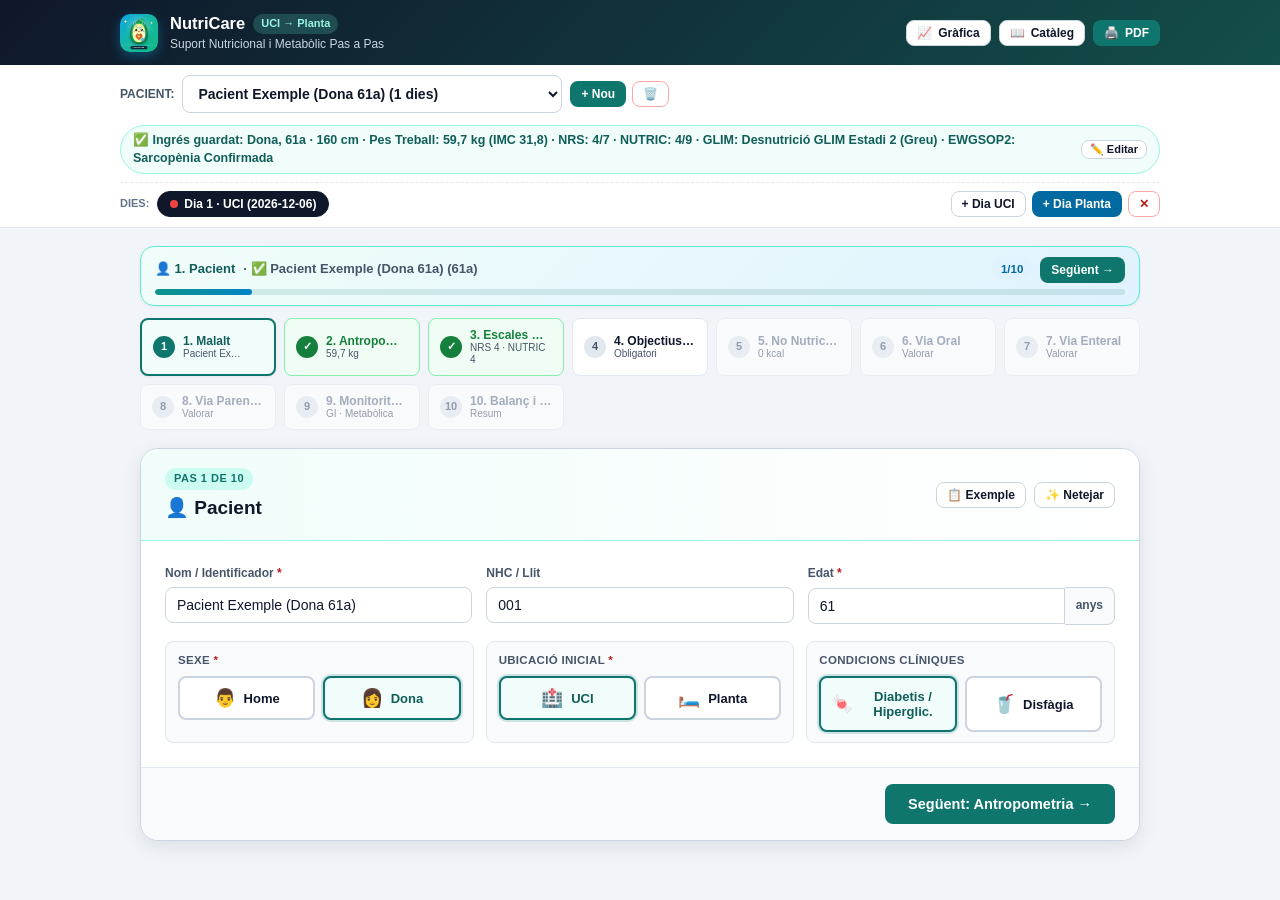
==== commit b738fb45: "Actualitzar index.html (Flux progressiu de 9 passos)" ====
--- a/index.html
+++ b/index.html
@@ -6,7 +6,7 @@
   <meta name="theme-color" content="#0ea5e9">
   <meta name="apple-mobile-web-app-title" content="NutriCare">
   <meta name="apple-mobile-web-app-capable" content="yes">
-  <meta name="apple-mobile-web-app-status-bar-style" content="black-translucent">
+  <meta name="apple-mobile-web-app-status-bar-style" content="default">
   <link rel="icon" type="image/svg+xml" href="favicon.svg">
   <link rel="icon" type="image/png" sizes="32x32" href="favicon.png">
   <link rel="apple-touch-icon" sizes="180x180" href="apple-touch-icon.png">
@@ -265,9 +265,9 @@
           <span class="screen-step-tag">Pas 3 de 10</span>
           <h2>📊 Escales, GLIM i Sarcopènia</h2>
         </div>
-        <button type="button" class="btn btn-sm btn-primary" id="btn-auto-calc-scales">
-          ⚡ Auto-calcular per IMC i Pes
-        </button>
+        <span class="badge badge-info" id="badge-auto-sync-status" style="font-size:11.5px; padding:6px 10px;">
+          ⚡ Bolcat automàtic
+        </span>
       </div>
 
       <div class="screen-body">
@@ -285,21 +285,27 @@
             </div>
             <div class="score-card-body">
               <div class="form-group" style="margin-bottom:10px;">
-                <label style="font-size:11.5px; font-weight:700;">1. Estat Nutricional</label>
+                <div style="display:flex; justify-content:space-between; align-items:center; gap:6px; margin-bottom:3px;">
+                  <label style="font-size:11.5px; font-weight:700; margin:0;">1. Estat Nutricional</label>
+                  <span id="auto-info-nrs-nutr" class="badge badge-info" style="font-size:10px; padding:2px 6px;">⚡ Auto</span>
+                </div>
                 <select id="sel-nrs-nutritional" class="form-control form-control-sm">
-                  <option value="0">0 pts · Normal</option>
-                  <option value="1">1 pt · Lleu (Pèrdua &gt;5% 3m o Ingesta 50-75%)</option>
-                  <option value="2">2 pts · Moderat (Pèrdua &gt;5% 2m o IMC 18.5-20.5)</option>
-                  <option value="3">3 pts · Greu (Pèrdua &gt;5% 1m o IMC &lt;18.5)</option>
+                  <option value="0">0 pts · Normal (IMC ≥ 20,5 i pèrdua ≤ 5%)</option>
+                  <option value="1">1 pt · Lleu (Pèrdua &gt;5% o Ingesta 50-75%)</option>
+                  <option value="2">2 pts · Moderat (Pèrdua &gt;10% o IMC 18,5-20,5)</option>
+                  <option value="3">3 pts · Greu (Pèrdua &gt;15% o IMC &lt;18,5)</option>
                 </select>
               </div>
               <div class="form-group" style="margin-bottom:10px;">
-                <label style="font-size:11.5px; font-weight:700;">2. Gravetat Malaltia</label>
+                <div style="display:flex; justify-content:space-between; align-items:center; gap:6px; margin-bottom:3px;">
+                  <label style="font-size:11.5px; font-weight:700; margin:0;">2. Gravetat Malaltia</label>
+                  <span id="auto-info-nrs-dis" class="badge badge-info" style="font-size:10px; padding:2px 6px;">⚡ Auto</span>
+                </div>
                 <select id="sel-nrs-disease" class="form-control form-control-sm">
                   <option value="0">0 pts · Normal</option>
-                  <option value="1">1 pt · Lleu (Fractura, Cirrosi, MPOC, Cir. major)</option>
-                  <option value="2">2 pts · Moderat (Pneumònia greu, Politrauma, Sepsis)</option>
-                  <option value="3">3 pts · Greu (Crític UCI, Xoc, APACHE &gt; 10)</option>
+                  <option value="1">1 pt · Lleu (Ingrés Planta / Patologia crònica)</option>
+                  <option value="2">2 pts · Moderat (Cir. major / Pneumònia greu / Sepsis)</option>
+                  <option value="3">3 pts · Greu (Crític UCI / Xoc / APACHE &gt; 10)</option>
                 </select>
               </div>
               <div class="score-row-info" id="row-nrs-age-info" style="font-size:11.5px; padding:6px 10px; background:var(--surface-alt); border-radius:6px; margin-bottom:10px; border:1px solid var(--border);"></div>
--- a/css/styles.css
+++ b/css/styles.css
@@ -1680,35 +1680,22 @@
 }
 
 /* ========================================================================= */
-/* ASSISTENT GUIAT INTEL·LIGENT (WIZARD BANNER & MODAL INTERACTIU)           */
+/* FLUX VISUAL NET I BOTONS TÀCTILS PER PAS                                  */
 /* ========================================================================= */
-
-.header-btn-wizard {
-  background: linear-gradient(135deg, #f59e0b 0%, #d97706 100%);
-  color: #fff;
-  border-color: transparent;
-  font-weight: 800;
-  box-shadow: 0 2px 8px rgba(245, 158, 11, 0.35);
-}
-
-.header-btn-wizard:hover {
-  background: linear-gradient(135deg, #d97706 0%, #b45309 100%);
-  color: #fff;
-}
 
 .wizard-guide-banner {
   background: linear-gradient(135deg, #f0fdfa 0%, #e0f2fe 100%);
   border: 1.5px solid #5eead4;
   border-radius: var(--radius-md);
-  padding: 12px 16px;
-  margin-bottom: 14px;
+  padding: 10px 14px;
+  margin-bottom: 12px;
   box-shadow: var(--shadow-sm);
   display: flex;
   flex-direction: column;
-  gap: 8px;
-}
-
-.wizard-banner-top {
+  gap: 6px;
+}
+
+.wizard-banner-row {
   display: flex;
   justify-content: space-between;
   align-items: center;
@@ -1716,18 +1703,18 @@
   flex-wrap: wrap;
 }
 
-.wizard-banner-title {
+.wizard-banner-status {
   display: flex;
   align-items: center;
   gap: 8px;
-  font-size: 13.5px;
-  font-weight: 800;
+  font-size: 13px;
+  font-weight: 700;
   color: var(--primary-dark);
 }
 
 .wizard-progress-track {
   width: 100%;
-  height: 7px;
+  height: 6px;
   background: rgba(15, 118, 110, 0.14);
   border-radius: 999px;
   overflow: hidden;
@@ -1740,212 +1727,129 @@
   transition: width 0.3s ease;
 }
 
-.wizard-banner-body {
-  display: flex;
-  justify-content: space-between;
-  align-items: center;
+.visual-step-grid {
+  display: grid;
+  grid-template-columns: repeat(auto-fit, minmax(230px, 1fr));
   gap: 12px;
-  flex-wrap: wrap;
-}
-
-.wizard-banner-prompt {
-  font-size: 13px;
-  color: var(--text);
-  line-height: 1.4;
-  flex: 1 1 260px;
-}
-
-.wizard-banner-actions {
-  display: flex;
-  align-items: center;
+}
+
+.visual-choice-block {
+  background: var(--surface-alt);
+  border: 1px solid var(--border);
+  border-radius: var(--radius-sm);
+  padding: 10px 12px;
+}
+
+.visual-block-label {
+  display: block;
+  font-size: 11.5px;
+  font-weight: 800;
+  color: var(--text-muted);
+  text-transform: uppercase;
+  letter-spacing: 0.3px;
+  margin-bottom: 8px;
+}
+
+.visual-btn-pair {
+  display: grid;
+  grid-template-columns: 1fr 1fr;
   gap: 8px;
-  flex-wrap: wrap;
-}
-
-/* MODAL WIZARD */
-.wizard-modal-window {
-  max-width: 680px;
-  width: 100%;
-  display: flex;
-  flex-direction: column;
-}
-
-.wizard-modal-header {
-  background: linear-gradient(135deg, #0f766e 0%, #0369a1 100%);
-}
-
-.wizard-progress-header {
-  background: var(--surface-alt);
-  padding: 10px 16px;
-  border-bottom: 1px solid var(--border);
-}
-
-.wizard-steps-dots {
-  display: flex;
-  align-items: center;
-  justify-content: space-between;
-  gap: 4px;
-  margin-bottom: 6px;
-}
-
-.wiz-dot {
-  flex: 1;
-  height: 6px;
-  border-radius: 99px;
-  background: var(--border-strong);
-  transition: all 0.2s;
-  cursor: pointer;
-}
-
-.wiz-dot.active {
-  background: var(--primary);
-  height: 8px;
-}
-
-.wiz-dot.done {
-  background: #14b8a6;
-}
-
-.wizard-modal-body {
-  padding: 18px 20px;
-  overflow-y: auto;
-  flex: 1;
-}
-
-.wizard-question-box {
-  margin-bottom: 16px;
-}
-
-.wizard-question-step {
-  font-size: 11px;
-  font-weight: 800;
-  text-transform: uppercase;
-  letter-spacing: 0.5px;
-  color: var(--primary);
-  margin-bottom: 4px;
-}
-
-.wizard-question-title {
-  font-size: 18px;
-  font-weight: 800;
-  color: var(--text);
-  margin-bottom: 4px;
-  line-height: 1.25;
-}
-
-.wizard-question-sub {
-  font-size: 13px;
-  color: var(--text-muted);
-}
-
-.wizard-choice-grid {
-  display: grid;
-  grid-template-columns: repeat(auto-fit, minmax(140px, 1fr));
-  gap: 10px;
-  margin-top: 8px;
-}
-
-.wizard-choice-btn {
-  padding: 12px 14px;
+}
+
+.visual-touch-btn {
+  display: flex;
+  align-items: center;
+  justify-content: center;
+  gap: 8px;
+  padding: 11px 10px;
   border: 2px solid var(--border-strong);
   border-radius: var(--radius-sm);
   background: #fff;
   cursor: pointer;
-  text-align: left;
-  transition: all 0.15s;
-  display: flex;
-  flex-direction: column;
-  gap: 3px;
-  width: 100%;
-}
-
-.wizard-choice-btn:hover {
+  transition: all 0.15s ease;
+  font-weight: 700;
+  color: var(--text);
+}
+
+.visual-touch-btn:hover {
   border-color: var(--primary);
   background: var(--primary-soft);
 }
 
-.wizard-choice-btn.selected {
+.visual-touch-btn.active {
+  border-color: var(--primary);
+  background: var(--primary-soft);
+  color: var(--primary-dark);
+  box-shadow: 0 0 0 2px rgba(15, 118, 110, 0.18);
+}
+
+.visual-touch-btn .vt-icon {
+  font-size: 18px;
+  line-height: 1;
+}
+
+.visual-touch-btn .vt-label {
+  font-size: 13px;
+  font-weight: 800;
+}
+
+.visual-presets-grid {
+  display: grid;
+  grid-template-columns: repeat(auto-fit, minmax(145px, 1fr));
+  gap: 10px;
+}
+
+.visual-preset-card {
+  display: flex;
+  flex-direction: column;
+  align-items: center;
+  justify-content: center;
+  gap: 3px;
+  padding: 12px 10px;
+  border: 2px solid var(--border-strong);
+  border-radius: var(--radius-sm);
+  background: #fff;
+  cursor: pointer;
+  transition: all 0.15s ease;
+  text-align: center;
+}
+
+.visual-preset-card:hover {
+  border-color: var(--primary);
+  background: var(--primary-soft);
+}
+
+.visual-preset-card.active {
   border-color: var(--primary);
   background: var(--primary-soft);
   box-shadow: 0 0 0 2px rgba(15, 118, 110, 0.18);
 }
 
-.wizard-choice-btn .wc-title {
-  font-size: 13.5px;
+.visual-preset-card .vp-icon {
+  font-size: 20px;
+  line-height: 1.1;
+}
+
+.visual-preset-card .vp-title {
+  font-size: 13px;
   font-weight: 800;
-  color: var(--text);
-}
-
-.wizard-choice-btn .wc-desc {
-  font-size: 11.5px;
+  color: var(--primary-dark);
+}
+
+.visual-preset-card .vp-sub {
+  font-size: 11px;
+  font-weight: 700;
   color: var(--text-muted);
-  line-height: 1.3;
-}
-
-.wizard-route-toggle {
-  display: flex;
-  justify-content: space-between;
-  align-items: center;
-  padding: 12px 14px;
-  border: 2px solid var(--border);
-  border-radius: var(--radius-sm);
-  background: #fff;
-  margin-bottom: 8px;
-  cursor: pointer;
-  transition: all 0.15s;
-  gap: 10px;
-}
-
-.wizard-route-toggle.active {
-  border-color: var(--primary);
-  background: var(--primary-soft);
-}
-
-.wizard-modal-footer {
-  padding: 12px 18px;
-  background: var(--surface-alt);
-  border-top: 1px solid var(--border);
-  display: flex;
-  justify-content: space-between;
-  align-items: center;
-  gap: 10px;
 }
 
 @media (max-width: 768px) {
   .wizard-guide-banner {
-    padding: 10px 12px;
+    padding: 8px 12px;
     margin-bottom: 10px;
   }
 
-  .wizard-banner-actions {
-    width: 100%;
-  }
-
-  .wizard-banner-actions .btn {
-    flex: 1 1 auto;
-    justify-content: center;
-  }
-
-  .wizard-modal-body {
-    padding: 14px 12px;
-  }
-
-  .wizard-question-title {
-    font-size: 16px;
-  }
-
-  .wizard-choice-grid {
-    grid-template-columns: 1fr;
+  .visual-presets-grid {
+    grid-template-columns: repeat(2, 1fr);
     gap: 8px;
   }
-
-  .wizard-modal-footer {
-    padding: 10px 12px;
-  }
-
-  .wizard-modal-footer .btn {
-    flex: 1;
-    justify-content: center;
-    padding: 11px 10px;
-  }
-}
+}
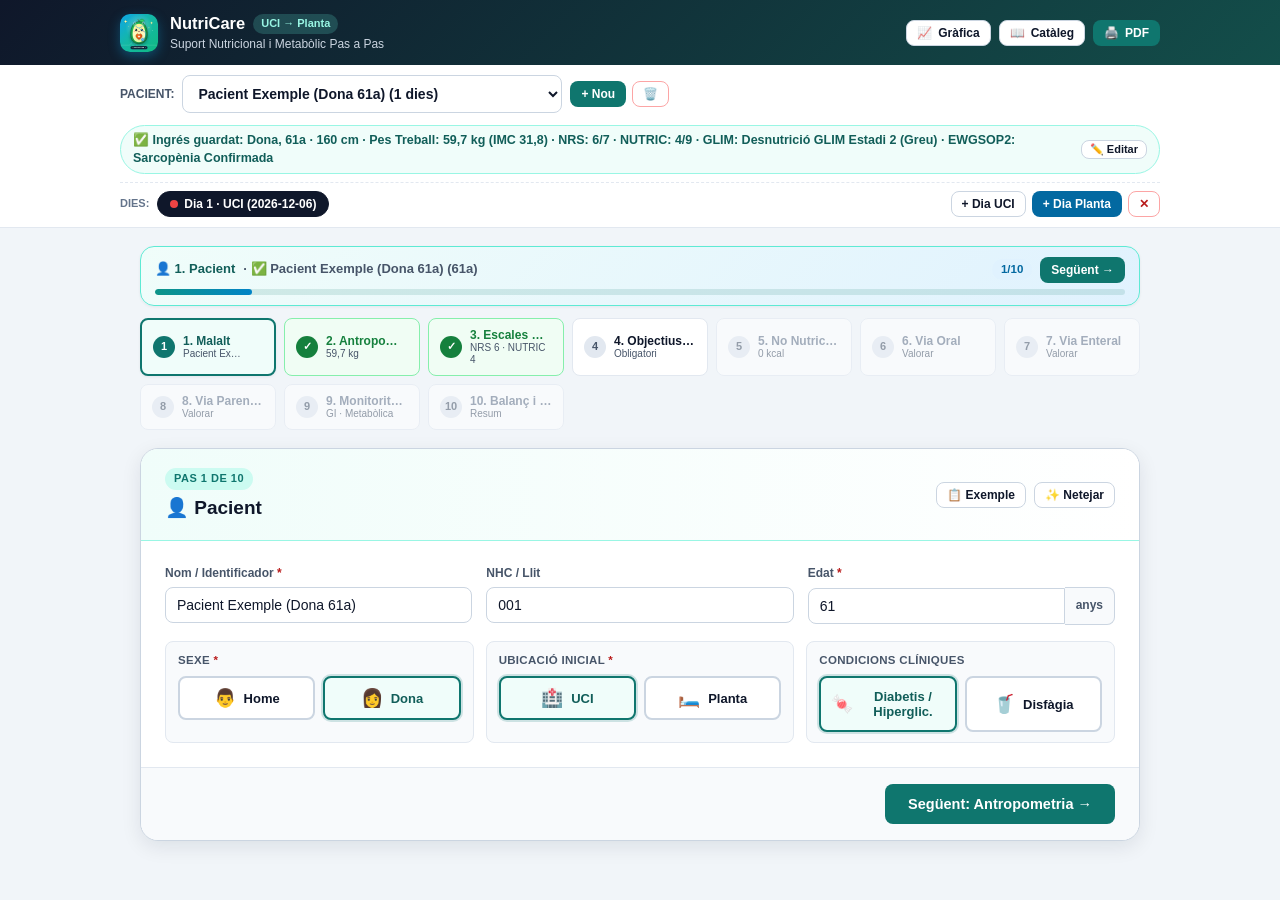
==== commit c3a5235a: "Actualitzar index.html (Flux progressiu de 9 passos)" ====
--- a/index.html
+++ b/index.html
@@ -724,7 +724,7 @@
       <div class="screen-header">
         <div>
           <span class="screen-step-tag">Pas 5 de 10</span>
-          <h2>💉 Calòrics No Nutricionals</h2>
+          <h2 id="screen-5-title">💉 Calòrics No Nutricionals</h2>
         </div>
         <button type="button" class="btn btn-sm btn-outline" id="btn-clear-non-nutr">Posar tot a 0</button>
       </div>
@@ -779,7 +779,7 @@
                 <td class="num" id="cell-sg-kcal"><strong>0 kcal</strong></td>
               </tr>
 
-              <tr>
+              <tr class="uci-only-nonnutr">
                 <td><strong>Propofol</strong></td>
                 <td>
                   <select id="inp-propofol-conc" class="form-control">
@@ -809,7 +809,7 @@
                 <td class="num" id="cell-propofol-kcal"><strong>0 kcal</strong></td>
               </tr>
 
-              <tr>
+              <tr class="uci-only-nonnutr">
                 <td><strong>Citrat TRRC</strong></td>
                 <td><span class="badge badge-info">0,12 kcal/ml</span></td>
                 <td class="num">
@@ -834,7 +834,7 @@
                 <td class="num" id="cell-citrate-kcal"><strong>0 kcal</strong></td>
               </tr>
 
-              <tr>
+              <tr class="uci-only-nonnutr">
                 <td><strong>Clevidipino</strong></td>
                 <td><span class="badge badge-info">2 kcal/ml</span></td>
                 <td class="num">
@@ -859,7 +859,7 @@
                 <td class="num" id="cell-clevidipine-kcal"><strong>0 kcal</strong></td>
               </tr>
 
-              <tr>
+              <tr class="uci-only-nonnutr">
                 <td><strong>Lactulosa</strong></td>
                 <td><span class="badge badge-info">40 kcal / sobre</span></td>
                 <td class="num">-</td>
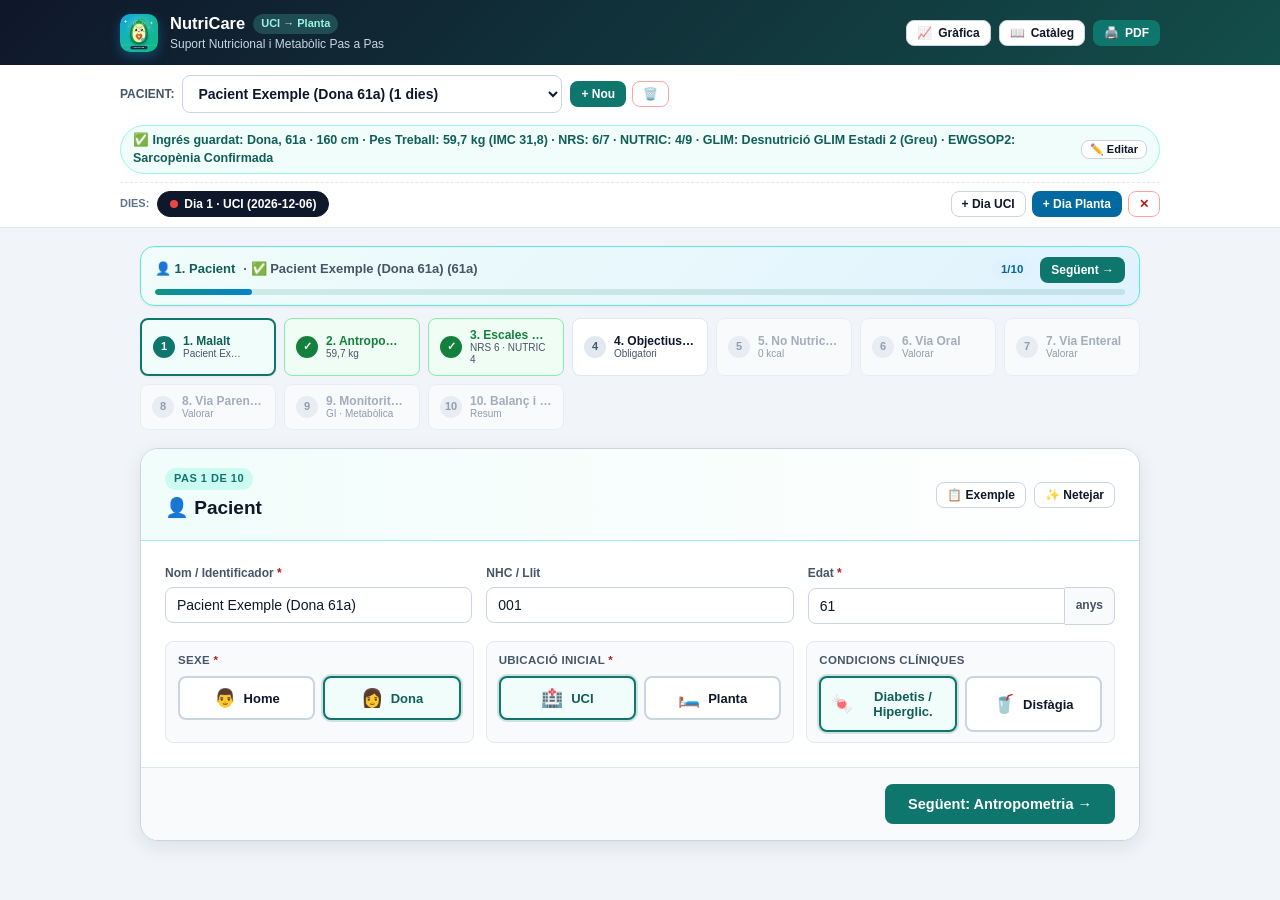
==== commit ed95c708: "Actualitzar index.html (Flux progressiu de 9 passos)" ====
--- a/index.html
+++ b/index.html
@@ -25,6 +25,7 @@
           <h1>
             NutriCare
             <span class="brand-tag">UCI → Planta</span>
+            <span id="offline-status-pill" class="brand-tag" style="display:none; background:#f59e0b; color:#fff;">📴 Offline</span>
           </h1>
           <div class="brand-subtitle">Suport Nutricional i Metabòlic Pas a Pas</div>
         </div>
@@ -1485,7 +1486,7 @@
     <div class="modal-window">
       <div class="modal-header">
         <h3 style="font-size:15px;">📈 Evolució Nutricional</h3>
-        <button type="button" class="btn btn-sm btn-outline" id="btn-close-evolution-modal" style="background:transparent; color:#fff; border-color:#fff;">✕</button>
+        <button type="button" class="btn btn-sm modal-close-btn" id="btn-close-evolution-modal" data-close-modal="modal-evolution">✕ Tancar</button>
       </div>
       <div class="modal-body">
         <div id="evolution-svg-chart" style="margin-bottom:16px;"></div>
@@ -1509,6 +1510,9 @@
           </table>
         </div>
       </div>
+      <div class="modal-footer">
+        <button type="button" class="btn btn-primary" data-close-modal="modal-evolution" style="width:100%; justify-content:center;">✕ Tancar</button>
+      </div>
     </div>
   </div>
 
@@ -1517,7 +1521,7 @@
     <div class="modal-window">
       <div class="modal-header">
         <h3 style="font-size:15px;">📖 Catàleg de Fórmules i Dietes</h3>
-        <button type="button" class="btn btn-sm btn-outline" id="btn-close-catalog-modal" style="background:transparent; color:#fff; border-color:#fff;">✕</button>
+        <button type="button" class="btn btn-sm modal-close-btn" id="btn-close-catalog-modal" data-close-modal="modal-catalog">✕ Tancar</button>
       </div>
       <div class="modal-body">
         <div style="margin-bottom:18px;">
@@ -1553,10 +1557,27 @@
           <div id="protocol-guides-container" class="protocol-guides-grid"></div>
         </div>
       </div>
+      <div class="modal-footer">
+        <button type="button" class="btn btn-primary" data-close-modal="modal-catalog" style="width:100%; justify-content:center;">✕ Tancar Catàleg</button>
+      </div>
     </div>
   </div>
 
   <script src="js/data.js"></script>
   <script src="js/app.js"></script>
+  <script>
+    if ("serviceWorker" in navigator) {
+      window.addEventListener("load", () => {
+        navigator.serviceWorker.register("./sw.js").catch(() => {});
+      });
+    }
+    function updateOfflineIndicator() {
+      const pill = document.getElementById("offline-status-pill");
+      if (pill) pill.style.display = navigator.onLine ? "none" : "inline-block";
+    }
+    window.addEventListener("online", updateOfflineIndicator);
+    window.addEventListener("offline", updateOfflineIndicator);
+    updateOfflineIndicator();
+  </script>
 </body>
 </html>
--- a/css/styles.css
+++ b/css/styles.css
@@ -910,12 +910,12 @@
 .modal-backdrop {
   position: fixed;
   inset: 0;
-  background: rgba(15, 23, 42, 0.55);
-  z-index: 200;
+  background: rgba(15, 23, 42, 0.65);
+  z-index: 999;
   display: none;
   align-items: center;
   justify-content: center;
-  padding: 20px;
+  padding: max(24px, calc(env(safe-area-inset-top, 20px) + 12px)) 16px max(20px, calc(env(safe-area-inset-bottom, 16px) + 10px));
 }
 
 .modal-backdrop.open {
@@ -927,7 +927,8 @@
   border-radius: var(--radius-lg);
   max-width: 1080px;
   width: 100%;
-  max-height: 90vh;
+  max-height: 85vh;
+  max-height: calc(100dvh - 80px);
   display: flex;
   flex-direction: column;
   box-shadow: var(--shadow-lg);
@@ -935,18 +936,42 @@
 }
 
 .modal-header {
-  padding: 14px 20px;
+  padding: 14px 18px;
   background: #0f172a;
   color: #fff;
   display: flex;
   align-items: center;
   justify-content: space-between;
+  gap: 10px;
+  flex-shrink: 0;
+}
+
+.modal-close-btn {
+  background: #ef4444 !important;
+  color: #fff !important;
+  border: none !important;
+  padding: 8px 14px !important;
+  min-height: 38px;
+  font-size: 13px !important;
+  font-weight: 800 !important;
+  border-radius: 8px !important;
+  cursor: pointer;
+  touch-action: manipulation;
+  flex-shrink: 0;
 }
 
 .modal-body {
   padding: 20px;
   overflow-y: auto;
   -webkit-overflow-scrolling: touch;
+  flex: 1 1 auto;
+}
+
+.modal-footer {
+  padding: 10px 14px;
+  background: var(--surface-alt);
+  border-top: 1px solid var(--border);
+  flex-shrink: 0;
 }
 
 /* ========================================================================= */
@@ -1143,7 +1168,7 @@
 
   /* HEADER */
   .app-header {
-    padding: 10px 12px;
+    padding: max(12px, calc(env(safe-area-inset-top, 0px) + 8px)) 12px 10px 12px;
   }
 
   .header-inner {
@@ -1613,16 +1638,17 @@
 
   /* MODALS */
   .modal-backdrop {
-    padding: 6px;
+    padding: max(50px, calc(env(safe-area-inset-top, 44px) + 10px)) 8px max(16px, calc(env(safe-area-inset-bottom, 16px) + 8px)) 8px;
   }
 
   .modal-window {
-    max-height: 96vh;
-    border-radius: 12px;
+    max-height: 84vh;
+    max-height: calc(100dvh - 80px);
+    border-radius: 14px;
   }
 
   .modal-header {
-    padding: 10px 14px;
+    padding: 12px 14px;
   }
 
   .modal-header h3 {
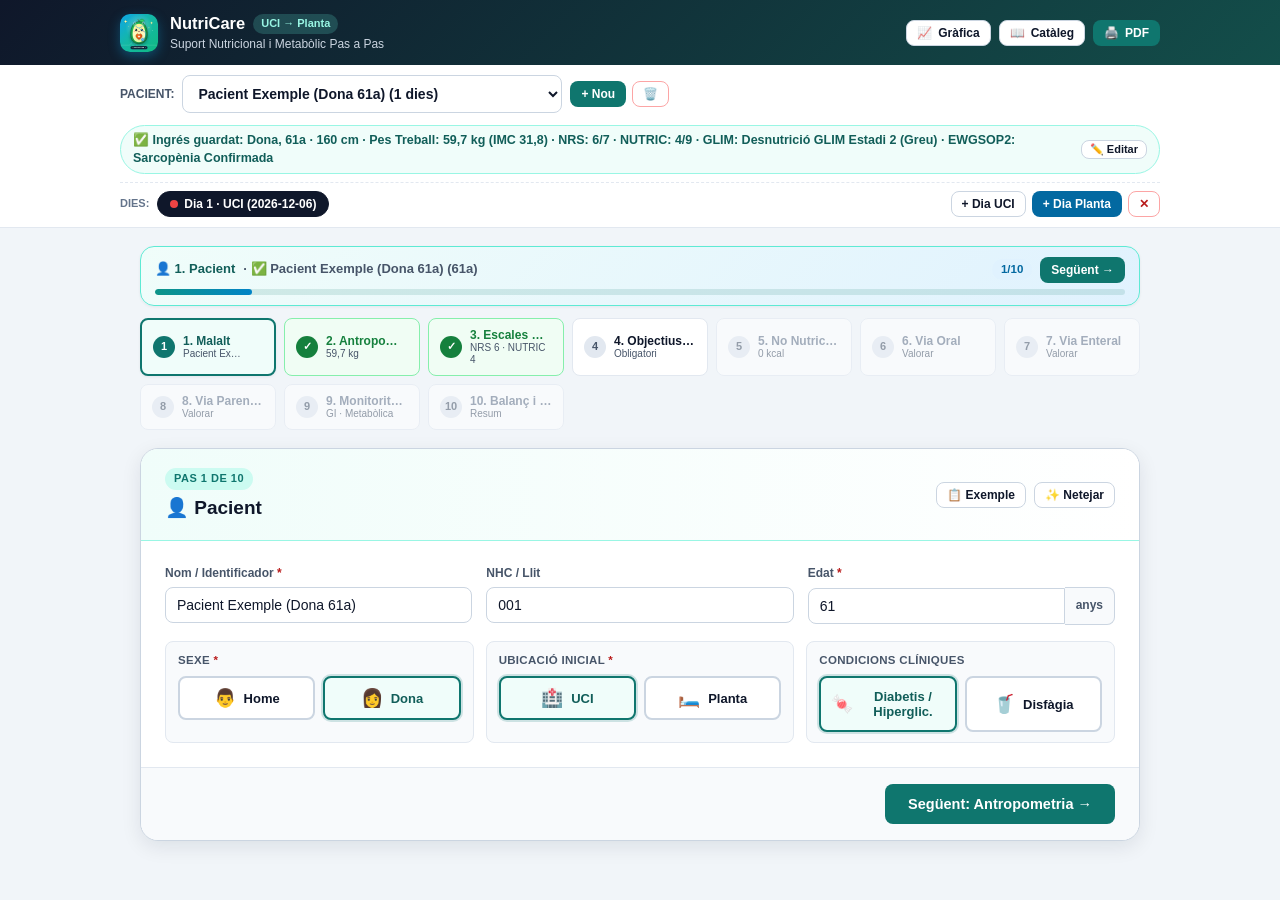
==== commit ce85f6bf: "Actualitzar index.html (Flux progressiu de 9 passos)" ====
--- a/index.html
+++ b/index.html
@@ -941,11 +941,20 @@
 
             <div id="oral-diet-detail-banner" style="margin-top:10px; padding:10px; background:var(--primary-soft); border:1px solid #99f6e4; border-radius:8px; font-size:12.5px;"></div>
 
-            <div style="margin-top:10px;">
-              <button type="button" class="btn btn-sm btn-outline" id="btn-toggle-comstock-meals">
-                📷 Detallar per Àpats / Fotos ▾
-              </button>
-              <div id="comstock-meals-wrapper" style="display:none; margin-top:10px;">
+            <div style="margin-top:12px;">
+              <div style="display:flex; justify-content:space-between; align-items:center; flex-wrap:wrap; gap:8px; margin-bottom:8px;">
+                <button type="button" class="btn btn-sm btn-outline" id="btn-toggle-comstock-meals">
+                  📷 Àpats i Agent IA per Fotos (Abans / Després) ▾
+                </button>
+                <div style="display:flex; align-items:center; gap:6px;">
+                  <span class="badge badge-info" id="badge-photo-agent-mode">🤖 Agent Visual Actiu</span>
+                  <button type="button" class="btn btn-sm btn-outline" id="btn-config-gemini-key" title="Configurar Clau API Gemini opcional per visió IA al núvol">
+                    ⚙️ IA Cloud
+                  </button>
+                </div>
+              </div>
+              <div id="comstock-meals-wrapper" style="display:block; margin-top:8px;">
+                <div id="photo-agent-global-summary" style="margin-bottom:10px;"></div>
                 <div class="comstock-grid-2" id="comstock-meals-container"></div>
               </div>
             </div>
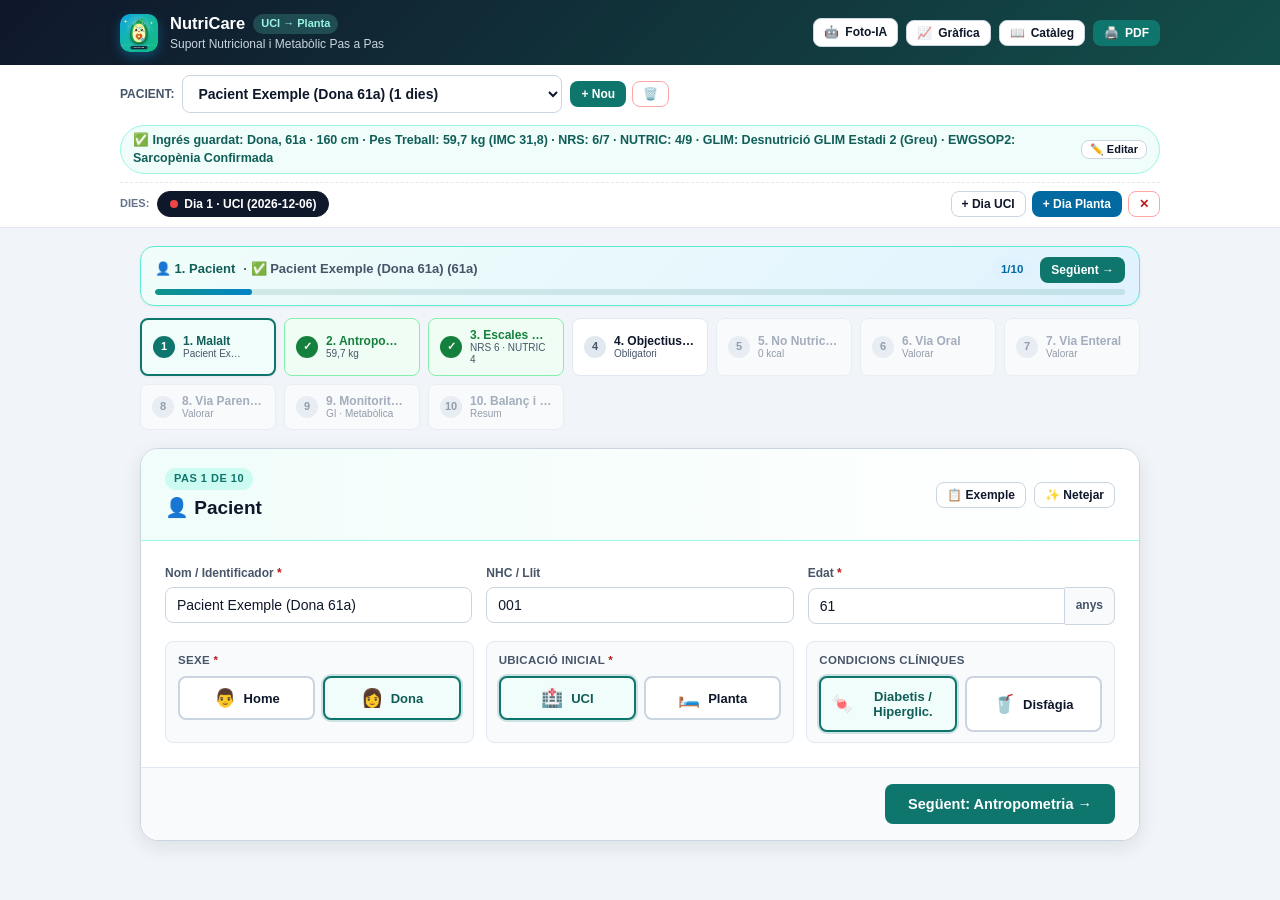
==== commit 39dc3ce2: "Actualitzar index.html (Flux progressiu de 9 passos)" ====
--- a/index.html
+++ b/index.html
@@ -31,6 +31,9 @@
         </div>
       </div>
       <div class="header-actions no-print">
+        <a href="foto-agent.html" class="btn btn-sm btn-outline header-btn" style="text-decoration:none;">
+          🤖 <span class="btn-text">Foto-IA</span>
+        </a>
         <button type="button" class="btn btn-sm btn-outline header-btn" id="btn-open-evolution-modal">
           📈 <span class="btn-text">Gràfica</span>
         </button>
@@ -946,8 +949,11 @@
                 <button type="button" class="btn btn-sm btn-outline" id="btn-toggle-comstock-meals">
                   📷 Àpats i Agent IA per Fotos (Abans / Després) ▾
                 </button>
-                <div style="display:flex; align-items:center; gap:6px;">
+                <div style="display:flex; align-items:center; gap:6px; flex-wrap:wrap;">
                   <span class="badge badge-info" id="badge-photo-agent-mode">🤖 Agent Visual Actiu</span>
+                  <a href="foto-agent.html" class="btn btn-sm btn-outline" style="text-decoration:none; font-weight:700;">
+                    🧠 App Entrenador Foto-IA ↗
+                  </a>
                   <button type="button" class="btn btn-sm btn-outline" id="btn-config-gemini-key" title="Configurar Clau API Gemini opcional per visió IA al núvol">
                     ⚙️ IA Cloud
                   </button>
--- a/css/styles.css
+++ b/css/styles.css
@@ -1879,3 +1879,91 @@
     gap: 8px;
   }
 }
+
+/* ========================================================================= */
+/* AGENT IA DETECTOR D'INGESTA PER FOTOS (ABANS vs DESPRÉS)                  */
+/* ========================================================================= */
+
+.photo-agent-summary-banner {
+  background: linear-gradient(135deg, #f0fdfa 0%, #eff6ff 100%);
+  border: 1.5px solid #5eead4;
+  border-radius: 10px;
+  padding: 10px 12px;
+}
+
+.photo-agent-macros-bar {
+  display: flex;
+  align-items: center;
+  flex-wrap: wrap;
+  gap: 8px;
+  background: #ffffff;
+  border: 1px solid #99f6e4;
+  border-radius: 8px;
+  padding: 6px 10px;
+  font-size: 12px;
+  color: var(--primary-dark);
+}
+
+.meal-ai-result-box {
+  margin-top: 8px;
+  padding: 8px 10px;
+  background: #f0fdfa;
+  border: 1.5px solid #5eead4;
+  border-radius: 8px;
+  font-size: 12px;
+}
+
+.meal-ai-result-box.pending {
+  background: #fffbeb;
+  border-color: #fde68a;
+  color: #92400e;
+  font-size: 11.5px;
+}
+
+.meal-ai-macros-pills {
+  display: flex;
+  flex-wrap: wrap;
+  gap: 5px;
+  margin-top: 6px;
+}
+
+.ai-macro-pill {
+  display: inline-flex;
+  align-items: center;
+  padding: 3px 8px;
+  border-radius: 999px;
+  font-size: 11px;
+  font-weight: 800;
+  background: #ffffff;
+  border: 1px solid #cbd5e1;
+}
+
+.ai-macro-pill.kcal {
+  background: #fef2f2;
+  border-color: #fecaca;
+  color: #b91c1c;
+}
+
+.ai-macro-pill.prot {
+  background: #f0fdf4;
+  border-color: #bbf7d0;
+  color: #15803d;
+}
+
+.ai-macro-pill.lip {
+  background: #eff6ff;
+  border-color: #bfdbfe;
+  color: #1d4ed8;
+}
+
+.ai-macro-pill.carb {
+  background: #fffbeb;
+  border-color: #fde68a;
+  color: #b45309;
+}
+
+.photo-slot.has-photo {
+  border-color: var(--primary);
+  background: #f0fdfa;
+}
+
